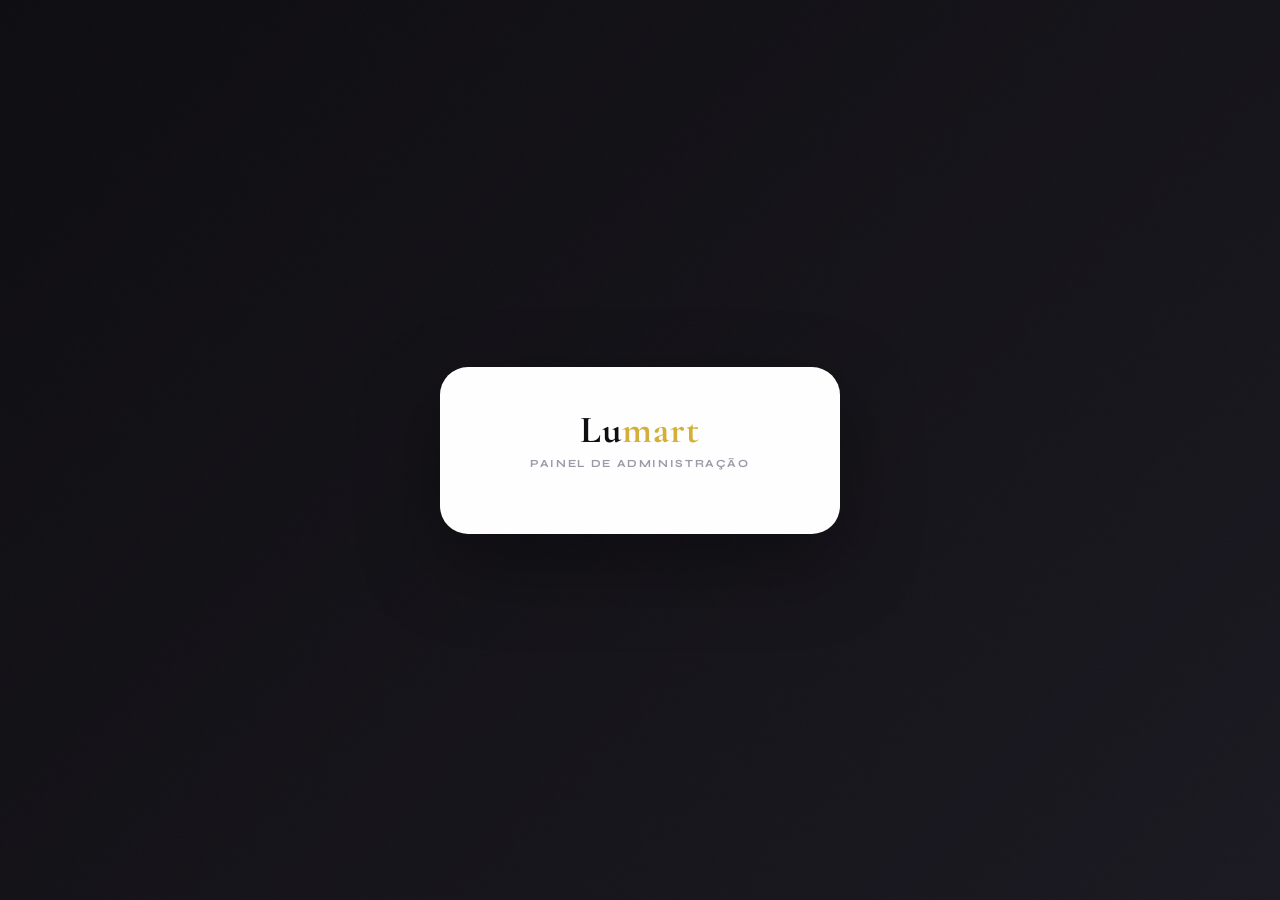
==== admin.html @ 6341f60d "Add files via upload" ====
<!DOCTYPE html>
<html lang="pt-MZ">
<head>
  <meta charset="UTF-8" />
  <meta name="viewport" content="width=device-width, initial-scale=1.0" />
  <meta name="theme-color" content="#0d0c10" />
  <meta name="robots" content="noindex, nofollow" />

  <title>Admin · Lumart Comercial</title>

  <link rel="preconnect" href="https://fonts.googleapis.com" />
  <link rel="preconnect" href="https://fonts.gstatic.com" crossorigin />
  <link rel="stylesheet" href="style.css" />
  <link rel="stylesheet" href="admin.css" />
</head>
<body class="admin-body">

<!-- ════════════════════════════════════════════════════════════
     PANTALLA DE LOGIN (definir password ou entrar)
════════════════════════════════════════════════════════════ -->
<div class="admin-auth" id="admin-auth">
  <div class="auth-card">
    <div class="auth-logo">Lu<em>mart</em></div>
    <div class="auth-tag">Painel de Administração</div>

    <!-- Tela 1: Definir password (primeiro acesso) -->
    <div class="auth-screen" id="auth-setup" style="display:none;">
      <h1 class="auth-titulo">Bem-vindo</h1>
      <p class="auth-subtitulo">Defina a sua password de acesso ao painel.<br/>Será guardada apenas no seu dispositivo.</p>

      <div class="auth-campo">
        <label for="setup-pass">Nova password (mín. 8 caracteres)</label>
        <input type="password" id="setup-pass" autocomplete="new-password" placeholder="••••••••" />
      </div>
      <div class="auth-campo">
        <label for="setup-pass2">Confirmar password</label>
        <input type="password" id="setup-pass2" autocomplete="new-password" placeholder="••••••••" />
      </div>

      <button class="auth-btn" onclick="adminSetup()">Criar password e entrar</button>
      <p class="auth-aviso">⚠️ Anote a password num local seguro. Não há recuperação automática.</p>
    </div>

    <!-- Tela 2: Login -->
    <div class="auth-screen" id="auth-login" style="display:none;">
      <h1 class="auth-titulo">Bem-vindo de volta</h1>
      <p class="auth-subtitulo">Insira a sua password para aceder ao painel.</p>

      <div class="auth-campo">
        <label for="login-pass">Password</label>
        <input type="password" id="login-pass" autocomplete="current-password" placeholder="••••••••" onkeydown="if(event.key==='Enter')adminLogin()" />
      </div>

      <button class="auth-btn" onclick="adminLogin()">Entrar</button>
      <button class="auth-link" onclick="esquecerPassword()">Esqueci a password</button>
    </div>
  </div>
</div>

<!-- ════════════════════════════════════════════════════════════
     PAINEL ADMIN (depois de login)
════════════════════════════════════════════════════════════ -->
<div class="admin-shell" id="admin-shell" style="display:none;">

  <!-- Sidebar -->
  <aside class="admin-sidebar" id="admin-sidebar">
    <div class="sidebar-logo">
      <div class="sidebar-logo-row">
        <div>
          <span class="logo-text">Lu<em>mart</em></span>
          <span class="logo-tag">Admin</span>
        </div>
        <button class="btn-tema" onclick="toggleTema()" aria-label="Alternar tema" title="Alternar tema claro/escuro">
          <svg class="icon-tema-claro" width="16" height="16" viewBox="0 0 24 24" fill="none" stroke="currentColor" stroke-width="2"><circle cx="12" cy="12" r="5"/><line x1="12" y1="1" x2="12" y2="3"/><line x1="12" y1="21" x2="12" y2="23"/><line x1="4.22" y1="4.22" x2="5.64" y2="5.64"/><line x1="18.36" y1="18.36" x2="19.78" y2="19.78"/><line x1="1" y1="12" x2="3" y2="12"/><line x1="21" y1="12" x2="23" y2="12"/><line x1="4.22" y1="19.78" x2="5.64" y2="18.36"/><line x1="18.36" y1="5.64" x2="19.78" y2="4.22"/></svg>
          <svg class="icon-tema-escuro" width="16" height="16" viewBox="0 0 24 24" fill="none" stroke="currentColor" stroke-width="2"><path d="M21 12.79A9 9 0 1 1 11.21 3 7 7 0 0 0 21 12.79z"/></svg>
        </button>
      </div>
    </div>

    <nav class="sidebar-nav">
      <button class="nav-item ativo" data-tab="dashboard" onclick="mudarTab('dashboard')">
        <svg width="18" height="18" viewBox="0 0 24 24" fill="none" stroke="currentColor" stroke-width="2"><rect x="3" y="3" width="7" height="7"/><rect x="14" y="3" width="7" height="7"/><rect x="14" y="14" width="7" height="7"/><rect x="3" y="14" width="7" height="7"/></svg>
        <span>Dashboard</span>
      </button>
      <button class="nav-item" data-tab="produtos" onclick="mudarTab('produtos')">
        <svg width="18" height="18" viewBox="0 0 24 24" fill="none" stroke="currentColor" stroke-width="2"><path d="M21 16V8a2 2 0 0 0-1-1.73l-7-4a2 2 0 0 0-2 0l-7 4A2 2 0 0 0 3 8v8a2 2 0 0 0 1 1.73l7 4a2 2 0 0 0 2 0l7-4A2 2 0 0 0 21 16z"/><polyline points="3.27 6.96 12 12.01 20.73 6.96"/></svg>
        <span>Produtos</span>
        <span class="nav-badge" id="nav-badge-produtos">0</span>
      </button>
      <button class="nav-item" data-tab="frete" onclick="mudarTab('frete')">
        <svg width="18" height="18" viewBox="0 0 24 24" fill="none" stroke="currentColor" stroke-width="2"><rect x="1" y="3" width="15" height="13"/><polygon points="16 8 20 8 23 11 23 16 16 16 16 8"/><circle cx="5.5" cy="18.5" r="2.5"/><circle cx="18.5" cy="18.5" r="2.5"/></svg>
        <span>Frete</span>
      </button>
      <button class="nav-item" data-tab="historico" onclick="mudarTab('historico')">
        <svg width="18" height="18" viewBox="0 0 24 24" fill="none" stroke="currentColor" stroke-width="2"><circle cx="12" cy="12" r="10"/><polyline points="12 6 12 12 16 14"/></svg>
        <span>Histórico</span>
        <span class="nav-badge" id="nav-badge-historico">0</span>
      </button>
    </nav>

    <div class="sidebar-bottom">
      <div class="status-mudancas" id="status-mudancas">
        <span class="status-dot"></span>
        <span class="status-text">Sem mudanças</span>
      </div>

      <!-- Undo/Redo -->
      <div class="sidebar-undo-redo">
        <button class="sidebar-btn-mini" id="btn-undo" onclick="historicoUndo()" disabled title="Desfazer (Ctrl+Z)">
          <svg width="13" height="13" viewBox="0 0 24 24" fill="none" stroke="currentColor" stroke-width="2.5"><polyline points="9 14 4 9 9 4"/><path d="M20 20v-7a4 4 0 0 0-4-4H4"/></svg>
          Undo
        </button>
        <button class="sidebar-btn-mini" id="btn-redo" onclick="historicoRedo()" disabled title="Refazer (Ctrl+Y)">
          Redo
          <svg width="13" height="13" viewBox="0 0 24 24" fill="none" stroke="currentColor" stroke-width="2.5"><polyline points="15 14 20 9 15 4"/><path d="M4 20v-7a4 4 0 0 1 4-4h12"/></svg>
        </button>
      </div>

      <button class="sidebar-btn-export" onclick="exportarProdutos()">
        <svg width="14" height="14" viewBox="0 0 24 24" fill="none" stroke="currentColor" stroke-width="2"><path d="M21 15v4a2 2 0 0 1-2 2H5a2 2 0 0 1-2-2v-4"/><polyline points="7 10 12 15 17 10"/><line x1="12" y1="15" x2="12" y2="3"/></svg>
        Exportar produtos.js
      </button>

      <!-- Backup / Import -->
      <div class="sidebar-backup-row">
        <button class="sidebar-btn-mini" onclick="abrirMenuBackup()" title="Backup e restore">
          <svg width="13" height="13" viewBox="0 0 24 24" fill="none" stroke="currentColor" stroke-width="2.5"><path d="M21 15v4a2 2 0 0 1-2 2H5a2 2 0 0 1-2-2v-4"/><polyline points="17 8 12 3 7 8"/><line x1="12" y1="3" x2="12" y2="15"/></svg>
          Backup
        </button>
        <button class="sidebar-btn-mini" onclick="mostrarAjuda()" title="Atalhos de teclado">
          <svg width="13" height="13" viewBox="0 0 24 24" fill="none" stroke="currentColor" stroke-width="2.5"><circle cx="12" cy="12" r="10"/><path d="M9.09 9a3 3 0 0 1 5.83 1c0 2-3 3-3 3"/><line x1="12" y1="17" x2="12.01" y2="17"/></svg>
          Atalhos
        </button>
      </div>

      <button class="sidebar-btn-logout" onclick="adminLogout()">
        <svg width="14" height="14" viewBox="0 0 24 24" fill="none" stroke="currentColor" stroke-width="2"><path d="M9 21H5a2 2 0 0 1-2-2V5a2 2 0 0 1 2-2h4"/><polyline points="16 17 21 12 16 7"/><line x1="21" y1="12" x2="9" y2="12"/></svg>
        Sair
      </button>
    </div>
  </aside>

  <!-- Botão para abrir sidebar no mobile -->
  <button class="btn-toggle-sidebar" onclick="toggleSidebar()" aria-label="Menu">
    <svg width="20" height="20" viewBox="0 0 24 24" fill="none" stroke="currentColor" stroke-width="2"><line x1="3" y1="12" x2="21" y2="12"/><line x1="3" y1="6" x2="21" y2="6"/><line x1="3" y1="18" x2="21" y2="18"/></svg>
  </button>

  <!-- Conteúdo principal -->
  <main class="admin-main">

    <!-- ═══════════════════ DASHBOARD ═══════════════════ -->
    <section class="admin-tab" id="tab-dashboard">

      <header class="admin-header">
        <div>
          <h1 class="admin-titulo">Dashboard</h1>
          <p class="admin-subtitulo">Visão geral do catálogo</p>
        </div>
        <div class="admin-header-acoes">
          <button class="btn-admin btn-admin-primary" onclick="novoProduto()">
            <svg width="16" height="16" viewBox="0 0 24 24" fill="none" stroke="currentColor" stroke-width="2.5"><line x1="12" y1="5" x2="12" y2="19"/><line x1="5" y1="12" x2="19" y2="12"/></svg>
            Novo Produto
          </button>
        </div>
      </header>

      <!-- Stats cards -->
      <div class="stats-grid" id="stats-grid"></div>

      <!-- Distribuição por categoria + Top reviews -->
      <div class="dashboard-row">
        <div class="dashboard-col">
          <div class="card-admin">
            <div class="card-admin-header">
              <h3>Distribuição por categoria</h3>
            </div>
            <div class="card-admin-body" id="grafico-categorias"></div>
          </div>
        </div>
        <div class="dashboard-col">
          <div class="card-admin">
            <div class="card-admin-header">
              <h3>Melhor avaliados</h3>
            </div>
            <div class="card-admin-body" id="top-reviews"></div>
          </div>
        </div>
      </div>

      <!-- Avisos -->
      <div class="card-admin">
        <div class="card-admin-header">
          <h3>Avisos e recomendações</h3>
        </div>
        <div class="card-admin-body" id="avisos-lista"></div>
      </div>

    </section>

    <!-- ═══════════════════ PRODUTOS ═══════════════════ -->
    <section class="admin-tab" id="tab-produtos" style="display:none;">

      <header class="admin-header">
        <div>
          <h1 class="admin-titulo">Produtos</h1>
          <p class="admin-subtitulo" id="produtos-subtitulo">— produtos no catálogo</p>
        </div>
        <div class="admin-header-acoes">
          <button class="btn-admin btn-admin-primary" onclick="novoProduto()">
            <svg width="16" height="16" viewBox="0 0 24 24" fill="none" stroke="currentColor" stroke-width="2.5"><line x1="12" y1="5" x2="12" y2="19"/><line x1="5" y1="12" x2="19" y2="12"/></svg>
            Novo
          </button>
        </div>
      </header>

      <!-- Filtros -->
      <div class="filtros-admin">
        <input type="text" class="filtro-input" id="filtro-busca" placeholder="🔍 Procurar nome, marca…" oninput="aplicarFiltros()" />

        <select class="filtro-select" id="filtro-categoria" onchange="aplicarFiltros()">
          <option value="">Todas as categorias</option>
        </select>

        <select class="filtro-select" id="filtro-disp" onchange="aplicarFiltros()">
          <option value="">Todas disponibilidades</option>
          <option value="disponivel">Em stock</option>
          <option value="sob_encomenda">Sob encomenda</option>
        </select>

        <select class="filtro-select" id="filtro-vis" onchange="aplicarFiltros()">
          <option value="">Visíveis e pausados</option>
          <option value="visiveis">Apenas visíveis</option>
          <option value="pausados">Apenas pausados</option>
        </select>

        <select class="filtro-select" id="filtro-desc" onchange="aplicarFiltros()">
          <option value="">Com e sem desconto</option>
          <option value="sim">Com desconto</option>
          <option value="nao">Sem desconto</option>
        </select>

        <button class="btn-admin-mini" onclick="limparFiltros()" title="Limpar filtros">✕</button>
      </div>

      <!-- Barra de acções em massa -->
      <div class="bulk-bar" id="bulk-bar" style="display:none;">
        <span class="bulk-count"><span id="bulk-count-num">0</span> seleccionados</span>
        <div class="bulk-acoes">
          <button class="btn-admin-mini" onclick="bulkAcao('pausar')">⏸ Pausar</button>
          <button class="btn-admin-mini" onclick="bulkAcao('despausar')">▶ Despausar</button>
          <button class="btn-admin-mini" onclick="bulkAcao('desconto')">% Desconto</button>
          <button class="btn-admin-mini btn-admin-perigo" onclick="bulkAcao('eliminar')">🗑 Eliminar</button>
          <button class="btn-admin-mini" onclick="bulkLimpar()">✕ Cancelar</button>
        </div>
      </div>

      <!-- Tabela de produtos -->
      <div class="tabela-wrap">
        <table class="tabela-admin" id="tabela-produtos">
          <thead>
            <tr>
              <th class="th-drag" title="Arraste para reordenar"></th>
              <th class="th-check"><input type="checkbox" onchange="bulkToggleAll(this)" /></th>
              <th class="th-img"></th>
              <th>Nome / Marca</th>
              <th class="th-categoria">Categoria</th>
              <th class="th-preco">Preço</th>
              <th class="th-status">Status</th>
              <th class="th-vis">Visível</th>
              <th class="th-acoes">Ações</th>
            </tr>
          </thead>
          <tbody id="tbody-produtos"></tbody>
        </table>
      </div>

      <div class="tabela-vazia" id="tabela-vazia" style="display:none;">
        <p>Nenhum produto encontrado com os filtros actuais.</p>
        <button class="btn-admin" onclick="limparFiltros()">Limpar filtros</button>
      </div>

    </section>

    <!-- ═══════════════════ FRETE ═══════════════════ -->
    <section class="admin-tab" id="tab-frete" style="display:none;">

      <header class="admin-header">
        <div>
          <h1 class="admin-titulo">Tarifas de Frete</h1>
          <p class="admin-subtitulo">Edite os valores de envio por província</p>
        </div>
        <div class="admin-header-acoes">
          <button class="btn-admin" onclick="restaurarFretePadrao()">
            <svg width="16" height="16" viewBox="0 0 24 24" fill="none" stroke="currentColor" stroke-width="2"><polyline points="1 4 1 10 7 10"/><path d="M3.51 15a9 9 0 1 0 2.13-9.36L1 10"/></svg>
            Restaurar valores padrão
          </button>
        </div>
      </header>

      <!-- Estatísticas rápidas -->
      <div class="frete-stats">
        <div class="frete-stat">
          <span class="frete-stat-label">Frete mais barato</span>
          <span class="frete-stat-valor" id="frete-min">—</span>
        </div>
        <div class="frete-stat">
          <span class="frete-stat-label">Frete mais caro</span>
          <span class="frete-stat-valor" id="frete-max">—</span>
        </div>
        <div class="frete-stat">
          <span class="frete-stat-label">Média Moçambique</span>
          <span class="frete-stat-valor" id="frete-media-mz">—</span>
        </div>
        <div class="frete-stat">
          <span class="frete-stat-label">Média África do Sul</span>
          <span class="frete-stat-valor" id="frete-media-za">—</span>
        </div>
      </div>

      <!-- Tabelas separadas por país -->
      <div class="card-admin">
        <div class="card-admin-header">
          <h3>🇲🇿 Moçambique</h3>
        </div>
        <div class="card-admin-body" style="padding:0">
          <table class="tabela-frete" id="tabela-frete-mz"></table>
        </div>
      </div>

      <div class="card-admin">
        <div class="card-admin-header">
          <h3>🇿🇦 África do Sul</h3>
        </div>
        <div class="card-admin-body" style="padding:0">
          <table class="tabela-frete" id="tabela-frete-za"></table>
        </div>
      </div>

      <p class="frete-info">
        <strong>Nota:</strong> Os valores estão em MZN. As alterações são guardadas automaticamente.
        Lembre-se de <strong>exportar produtos.js</strong> e fazer push no GitHub para aplicar as mudanças no site público.
      </p>

    </section>

    <!-- ═══════════════════ HISTÓRICO ═══════════════════ -->
    <section class="admin-tab" id="tab-historico" style="display:none;">

      <header class="admin-header">
        <div>
          <h1 class="admin-titulo">Histórico</h1>
          <p class="admin-subtitulo" id="historico-subtitulo">— acções registadas</p>
        </div>
        <div class="admin-header-acoes">
          <button class="btn-admin" onclick="historicoUndo()" id="hist-btn-undo" disabled>
            <svg width="14" height="14" viewBox="0 0 24 24" fill="none" stroke="currentColor" stroke-width="2.5"><polyline points="9 14 4 9 9 4"/><path d="M20 20v-7a4 4 0 0 0-4-4H4"/></svg>
            Desfazer
          </button>
          <button class="btn-admin" onclick="historicoRedo()" id="hist-btn-redo" disabled>
            Refazer
            <svg width="14" height="14" viewBox="0 0 24 24" fill="none" stroke="currentColor" stroke-width="2.5"><polyline points="15 14 20 9 15 4"/><path d="M4 20v-7a4 4 0 0 1 4-4h12"/></svg>
          </button>
          <button class="btn-admin btn-admin-perigo" onclick="limparHistorico()">
            <svg width="14" height="14" viewBox="0 0 24 24" fill="none" stroke="currentColor" stroke-width="2.5"><polyline points="3 6 5 6 21 6"/><path d="M19 6v14a2 2 0 0 1-2 2H7a2 2 0 0 1-2-2V6m3 0V4a2 2 0 0 1 2-2h4a2 2 0 0 1 2 2v2"/></svg>
            Limpar
          </button>
        </div>
      </header>

      <!-- Filtros -->
      <div class="filtros-admin">
        <select class="filtro-select" id="filtro-hist-tipo" onchange="renderizarHistorico()">
          <option value="">Todos os tipos</option>
          <option value="criar">Criar produto</option>
          <option value="editar">Editar produto</option>
          <option value="eliminar">Eliminar produto</option>
          <option value="duplicar">Duplicar produto</option>
          <option value="pausar">Pausar/Despausar</option>
          <option value="bulk">Acções em massa</option>
          <option value="frete">Editar frete</option>
          <option value="reordenar">Reordenar</option>
          <option value="reviews">Reviews</option>
          <option value="import">Importação</option>
        </select>
      </div>

      <!-- Lista -->
      <div class="historico-lista" id="historico-lista"></div>

    </section>

  </main>

</div>

<!-- ════════════════════════════════════════════════════════════
     EDITOR DE PRODUTO (modal grande)
════════════════════════════════════════════════════════════ -->
<div class="editor-overlay" id="editor-overlay" onclick="fecharEditorOverlay(event)">
  <div class="editor-modal">

    <header class="editor-header">
      <h2 class="editor-titulo" id="editor-titulo">Novo produto</h2>
      <div class="editor-acoes">
        <button class="btn-admin" onclick="fecharEditor()">Cancelar</button>
        <button class="btn-admin btn-admin-primary" onclick="salvarProduto()">Salvar</button>
        <button class="btn-fechar-editor" onclick="fecharEditor()" aria-label="Fechar">✕</button>
      </div>
    </header>

    <div class="editor-body">

      <div class="editor-layout">

        <!-- Coluna esquerda: Formulário -->
        <div class="editor-form">

          <!-- Bloco: Identificação -->
          <div class="editor-bloco">
            <h3 class="editor-bloco-titulo">Identificação</h3>

            <div class="campo-admin-grid-2">
              <div class="campo-admin">
                <label>Nome</label>
                <input type="text" id="ed-nome" placeholder="Ex: Tela Painel 50×70cm" />
              </div>
              <div class="campo-admin">
                <label>Marca</label>
                <input type="text" id="ed-marca" placeholder="Ex: Souza" />
              </div>
            </div>

            <div class="campo-admin-grid-2">
              <div class="campo-admin">
                <label>Categoria</label>
                <input type="text" id="ed-categoria" list="lista-categorias" placeholder="Ex: Telas" />
                <datalist id="lista-categorias"></datalist>
              </div>
              <div class="campo-admin">
                <label>ID</label>
                <input type="number" id="ed-id" readonly placeholder="Auto" />
              </div>
            </div>
          </div>

          <!-- Bloco: Preço e disponibilidade -->
          <div class="editor-bloco">
            <h3 class="editor-bloco-titulo">Preço e disponibilidade</h3>

            <div class="campo-admin-grid-2">
              <div class="campo-admin">
                <label>Preço (MZN)</label>
                <input type="number" id="ed-preco" min="0" step="0.01" placeholder="0.00" oninput="atualizarPreviewPreco()" />
              </div>
              <div class="campo-admin">
                <label>Desconto (%)</label>
                <input type="number" id="ed-desconto" min="0" max="100" step="1" placeholder="0" oninput="atualizarPreviewPreco()" />
              </div>
            </div>
            <div class="campo-admin-preco-final" id="preco-final-preview"></div>

            <div class="campo-admin">
              <label>Disponibilidade</label>
              <div class="radio-group">
                <label class="radio-card">
                  <input type="radio" name="ed-disp" value="disponivel" />
                  <div class="radio-inner">
                    <strong>🟢 Em stock</strong>
                    <span>Envio em 1–14 dias</span>
                  </div>
                </label>
                <label class="radio-card">
                  <input type="radio" name="ed-disp" value="sob_encomenda" />
                  <div class="radio-inner">
                    <strong>🟡 Sob encomenda</strong>
                    <span>Importação em 10–30 dias</span>
                  </div>
                </label>
              </div>
            </div>
          </div>

          <!-- Bloco: Galeria -->
          <div class="editor-bloco">
            <h3 class="editor-bloco-titulo">Galeria de imagens (4 fotos)</h3>
            <p class="editor-bloco-sub">Cole o URL de cada imagem. A primeira é a principal.</p>

            <div class="galeria-inputs" id="galeria-inputs"></div>
          </div>

          <!-- Bloco: Vídeo -->
          <div class="editor-bloco">
            <h3 class="editor-bloco-titulo">Vídeo (opcional)</h3>
            <p class="editor-bloco-sub">Cole o ID do vídeo do YouTube. Ex: <code>dQw4w9WgXcQ</code></p>

            <div class="campo-admin">
              <label>ID do YouTube</label>
              <input type="text" id="ed-video" placeholder="Deixe vazio se não houver vídeo" oninput="atualizarPreviewVideo()" />
            </div>
            <div class="video-preview" id="video-preview-admin"></div>
          </div>

          <!-- Bloco: Descrição -->
          <div class="editor-bloco">
            <h3 class="editor-bloco-titulo">Descrição</h3>
            <div class="campo-admin">
              <textarea id="ed-descricao" rows="6" placeholder="Descrição detalhada do produto…"></textarea>
              <span class="campo-contador" id="contador-descricao">0 caracteres</span>
            </div>
          </div>

          <!-- Bloco: Configurações -->
          <div class="editor-bloco">
            <h3 class="editor-bloco-titulo">Configurações</h3>

            <label class="toggle-admin">
              <input type="checkbox" id="ed-destaque" />
              <div class="toggle-switch"></div>
              <div class="toggle-info">
                <strong>Produto em destaque</strong>
                <span>Aparece com badge "⭐ Destaque" no catálogo</span>
              </div>
            </label>

            <label class="toggle-admin">
              <input type="checkbox" id="ed-ativo" checked />
              <div class="toggle-switch"></div>
              <div class="toggle-info">
                <strong>Visível ao público</strong>
                <span>Desmarque para pausar o produto temporariamente</span>
              </div>
            </label>
          </div>

          <!-- Bloco: Reviews -->
          <div class="editor-bloco">
            <div class="editor-bloco-header">
              <div>
                <h3 class="editor-bloco-titulo">Reviews / Avaliações</h3>
                <p class="editor-bloco-sub" id="reviews-stats">— reviews · média —</p>
              </div>
              <button type="button" class="btn-admin-mini" onclick="adicionarReview()">+ Nova review</button>
            </div>
            <div class="reviews-lista" id="reviews-lista"></div>
          </div>

        </div>

        <!-- Coluna direita: Pré-visualização -->
        <aside class="editor-preview">
          <div class="preview-sticky">
            <h4 class="preview-titulo">Pré-visualização</h4>
            <p class="preview-sub">Como vai aparecer no catálogo</p>
            <div id="preview-card"></div>

            <div class="preview-warnings" id="preview-warnings"></div>

            <button type="button" class="btn-admin btn-admin-primary preview-btn-ver" onclick="abrirPreviewCompleto()">
              <svg width="14" height="14" viewBox="0 0 24 24" fill="none" stroke="currentColor" stroke-width="2"><path d="M1 12s4-8 11-8 11 8 11 8-4 8-11 8-11-8-11-8z"/><circle cx="12" cy="12" r="3"/></svg>
              Pré-visualização completa
            </button>
          </div>
        </aside>

      </div>

    </div>
  </div>
</div>

<!-- ════════════════════════════════════════════════════════════
     MODAL DE BACKUP / RESTORE
════════════════════════════════════════════════════════════ -->
<div class="confirm-overlay" id="backup-overlay">
  <div class="confirm-modal backup-modal">
    <h3 class="confirm-titulo">💾 Backup e Restore</h3>
    <p class="confirm-msg">Faça um backup completo dos seus dados (produtos + frete + histórico) ou exporte/importe em CSV.</p>

    <div class="backup-acoes-grid">
      <button class="backup-btn" onclick="exportarJSON()">
        <span class="backup-btn-icon">📥</span>
        <strong>Exportar JSON</strong>
        <span>Backup completo</span>
      </button>

      <button class="backup-btn" onclick="document.getElementById('input-import-json').click()">
        <span class="backup-btn-icon">📤</span>
        <strong>Importar JSON</strong>
        <span>Restaurar backup</span>
      </button>

      <button class="backup-btn" onclick="exportarCSV()">
        <span class="backup-btn-icon">📊</span>
        <strong>Exportar CSV</strong>
        <span>Para Excel/Sheets</span>
      </button>

      <button class="backup-btn" onclick="document.getElementById('input-import-csv').click()">
        <span class="backup-btn-icon">📋</span>
        <strong>Importar CSV</strong>
        <span>Edição em massa</span>
      </button>
    </div>

    <p class="backup-aviso">
      ⚠️ <strong>Atenção:</strong> A importação substitui os dados actuais. Faça um backup JSON antes de importar.
    </p>

    <div class="confirm-acoes">
      <button class="btn-admin" onclick="fecharBackup()">Fechar</button>
    </div>

    <input type="file" id="input-import-json" accept=".json" style="display:none" onchange="importarJSON(event)" />
    <input type="file" id="input-import-csv" accept=".csv" style="display:none" onchange="importarCSV(event)" />
  </div>
</div>

<!-- ════════════════════════════════════════════════════════════
     MODAL DE ATALHOS DE TECLADO
════════════════════════════════════════════════════════════ -->
<div class="confirm-overlay" id="ajuda-overlay">
  <div class="confirm-modal ajuda-modal">
    <h3 class="confirm-titulo">⌨️ Atalhos de Teclado</h3>

    <div class="atalhos-grupo">
      <h4>Acções gerais</h4>
      <div class="atalho-item"><span class="atalho-desc">Exportar produtos.js</span><span class="atalho-keys"><kbd>Ctrl</kbd>+<kbd>S</kbd></span></div>
      <div class="atalho-item"><span class="atalho-desc">Novo produto</span><span class="atalho-keys"><kbd>Ctrl</kbd>+<kbd>N</kbd></span></div>
      <div class="atalho-item"><span class="atalho-desc">Backup JSON</span><span class="atalho-keys"><kbd>Ctrl</kbd>+<kbd>B</kbd></span></div>
      <div class="atalho-item"><span class="atalho-desc">Mostrar atalhos</span><span class="atalho-keys"><kbd>?</kbd></span></div>
    </div>

    <div class="atalhos-grupo">
      <h4>Histórico</h4>
      <div class="atalho-item"><span class="atalho-desc">Desfazer</span><span class="atalho-keys"><kbd>Ctrl</kbd>+<kbd>Z</kbd></span></div>
      <div class="atalho-item"><span class="atalho-desc">Refazer</span><span class="atalho-keys"><kbd>Ctrl</kbd>+<kbd>Y</kbd></span></div>
    </div>

    <div class="atalhos-grupo">
      <h4>Tabela de produtos</h4>
      <div class="atalho-item"><span class="atalho-desc">Focus na busca</span><span class="atalho-keys"><kbd>Ctrl</kbd>+<kbd>F</kbd></span></div>
      <div class="atalho-item"><span class="atalho-desc">Editar selecionado</span><span class="atalho-keys"><kbd>Ctrl</kbd>+<kbd>E</kbd></span></div>
      <div class="atalho-item"><span class="atalho-desc">Duplicar selecionado</span><span class="atalho-keys"><kbd>Ctrl</kbd>+<kbd>D</kbd></span></div>
    </div>

    <div class="atalhos-grupo">
      <h4>Navegação rápida</h4>
      <div class="atalho-item"><span class="atalho-desc">Ir para Dashboard</span><span class="atalho-keys"><kbd>G</kbd> <kbd>D</kbd></span></div>
      <div class="atalho-item"><span class="atalho-desc">Ir para Produtos</span><span class="atalho-keys"><kbd>G</kbd> <kbd>P</kbd></span></div>
      <div class="atalho-item"><span class="atalho-desc">Ir para Frete</span><span class="atalho-keys"><kbd>G</kbd> <kbd>F</kbd></span></div>
      <div class="atalho-item"><span class="atalho-desc">Ir para Histórico</span><span class="atalho-keys"><kbd>G</kbd> <kbd>H</kbd></span></div>
    </div>

    <div class="atalhos-grupo">
      <h4>Modais</h4>
      <div class="atalho-item"><span class="atalho-desc">Fechar modal</span><span class="atalho-keys"><kbd>ESC</kbd></span></div>
    </div>

    <div class="confirm-acoes">
      <button class="btn-admin btn-admin-primary" onclick="fecharAjuda()">Entendi</button>
    </div>
  </div>
</div>

<!-- ════════════════════════════════════════════════════════════
     EDITOR DE REVIEW (modal pequeno)
════════════════════════════════════════════════════════════ -->
<div class="confirm-overlay" id="review-overlay">
  <div class="confirm-modal review-modal">
    <h3 class="confirm-titulo" id="review-titulo">Nova review</h3>

    <div class="campo-admin">
      <label>Nome do cliente</label>
      <input type="text" id="rv-nome" placeholder="Ex: Maria Silva" />
    </div>

    <div class="campo-admin-grid-2">
      <div class="campo-admin">
        <label>Estrelas</label>
        <div class="stars-picker" id="stars-picker">
          <button type="button" data-rating="1" onclick="setReviewEstrelas(1)">★</button>
          <button type="button" data-rating="2" onclick="setReviewEstrelas(2)">★</button>
          <button type="button" data-rating="3" onclick="setReviewEstrelas(3)">★</button>
          <button type="button" data-rating="4" onclick="setReviewEstrelas(4)">★</button>
          <button type="button" data-rating="5" onclick="setReviewEstrelas(5)">★</button>
        </div>
        <input type="hidden" id="rv-estrelas" value="5" />
      </div>
      <div class="campo-admin">
        <label>Data</label>
        <input type="date" id="rv-data" />
      </div>
    </div>

    <div class="campo-admin">
      <label>Comentário</label>
      <textarea id="rv-comentario" rows="4" placeholder="O que o cliente achou do produto..."></textarea>
    </div>

    <div class="confirm-acoes">
      <button class="btn-admin" onclick="fecharReviewEditor()">Cancelar</button>
      <button class="btn-admin btn-admin-primary" onclick="salvarReview()">Salvar review</button>
    </div>
  </div>
</div>

<!-- ════════════════════════════════════════════════════════════
     PRÉ-VISUALIZAÇÃO COMPLETA
════════════════════════════════════════════════════════════ -->
<div class="preview-completo-overlay" id="preview-completo-overlay" onclick="fecharPreviewCompletoOverlay(event)">
  <div class="preview-completo-modal">
    <header class="preview-completo-header">
      <h2>Pré-visualização do produto</h2>
      <button class="btn-fechar-editor" onclick="fecharPreviewCompleto()" aria-label="Fechar">✕</button>
    </header>

    <div class="preview-completo-tabs">
      <button class="preview-tab-btn ativo" data-pv="catalogo" onclick="mudarPreviewTab('catalogo')">No catálogo</button>
      <button class="preview-tab-btn" data-pv="busca" onclick="mudarPreviewTab('busca')">Na busca</button>
      <button class="preview-tab-btn" data-pv="carrinho" onclick="mudarPreviewTab('carrinho')">No carrinho</button>
      <button class="preview-tab-btn" data-pv="produto" onclick="mudarPreviewTab('produto')">Página individual</button>
    </div>

    <div class="preview-completo-body" id="preview-completo-body"></div>
  </div>
</div>
<div class="confirm-overlay" id="confirm-overlay">
  <div class="confirm-modal">
    <h3 class="confirm-titulo" id="confirm-titulo">Confirmação</h3>
    <p class="confirm-msg" id="confirm-msg"></p>
    <div class="confirm-acoes">
      <button class="btn-admin" onclick="confirmCancelar()">Cancelar</button>
      <button class="btn-admin btn-admin-perigo" id="confirm-ok" onclick="confirmConfirmar()">Confirmar</button>
    </div>
  </div>
</div>

<!-- ════════════════════════════════════════════════════════════
     PROMPT DIALOG (input genérico)
════════════════════════════════════════════════════════════ -->
<div class="confirm-overlay" id="prompt-overlay">
  <div class="confirm-modal">
    <h3 class="confirm-titulo" id="prompt-titulo">Inserir valor</h3>
    <p class="confirm-msg" id="prompt-msg"></p>
    <input type="text" class="prompt-input" id="prompt-input" />
    <div class="confirm-acoes">
      <button class="btn-admin" onclick="promptCancelar()">Cancelar</button>
      <button class="btn-admin btn-admin-primary" onclick="promptConfirmar()">OK</button>
    </div>
  </div>
</div>

<!-- ════════════════════════════════════════════════════════════
     SCRIPTS
════════════════════════════════════════════════════════════ -->
<script src="produtos.js"></script>
<script src="admin.js"></script>

</body>
</html>
---- style.css ----
/* ============================================================
   LUMART — Luxury Art Supplies
   Direction: Dark Editorial × Premium Boutique
   Fonts: Cormorant Garamond (display) + Syne (UI)
   ============================================================ */

@import url('https://fonts.googleapis.com/css2?family=Cormorant+Garamond:ital,wght@0,300;0,400;0,600;0,700;1,300;1,400;1,600&family=Syne:wght@400;500;600;700;800&display=swap');

/* ── Custom Cursor ─────────────────────────────────────────── */
* { cursor: none !important; }
#cursor {
  position: fixed;
  width: 8px; height: 8px;
  background: var(--gold);
  border-radius: 50%;
  pointer-events: none;
  z-index: 9999;
  transform: translate(-50%, -50%);
  transition: width .25s, height .25s, opacity .25s;
  mix-blend-mode: difference;
}
#cursor-ring {
  position: fixed;
  width: 32px; height: 32px;
  border: 1.5px solid rgba(212,175,55,.55);
  border-radius: 50%;
  pointer-events: none;
  z-index: 9998;
  transform: translate(-50%, -50%);
  transition: width .25s, height .25s, border-color .25s;
}
@media (hover: none) { #cursor, #cursor-ring { display: none; } * { cursor: auto !important; } }

/* ── Variáveis ─────────────────────────────────────────────── */
:root {
  --ink:      #0d0c10;
  --ink-80:   #1a1820;
  --ink-60:   #2c2935;
  --ink-40:   #44404f;
  --ink-20:   #6b6778;
  --ash:      #9c99a8;
  --mist:     #e8e6f0;
  --cream:    #f5f3ee;
  --white:    #ffffff;
  --gold:     #d4af37;
  --gold-lt:  #f0d060;
  --gold-dk:  #a88820;
  --green:    #1a7a4a;
  --red:      #c0392b;
  --r-xs: 4px; --r-sm: 8px; --r-md: 14px; --r-lg: 20px; --r-xl: 28px; --r-full: 9999px;
  --ease-out:    cubic-bezier(.16,1,.3,1);
  --ease-spring: cubic-bezier(.34,1.56,.64,1);
}

/* ── Reset ─────────────────────────────────────────────────── */
*, *::before, *::after { box-sizing: border-box; margin: 0; padding: 0; }
html { scroll-behavior: smooth; font-size: 16px; }
body { font-family: 'Syne', sans-serif; background: var(--cream); color: var(--ink); min-height: 100vh; overflow-x: hidden; -webkit-font-smoothing: antialiased; }
img { max-width: 100%; display: block; }
button { font-family: inherit; border: none; background: none; }
input, textarea { font-family: inherit; }
a { color: inherit; text-decoration: none; }

/* Noise texture */
body::before {
  content: '';
  position: fixed; inset: 0;
  pointer-events: none; z-index: 9997; opacity: .025;
  background-image: url("data:image/svg+xml,%3Csvg viewBox='0 0 256 256' xmlns='http://www.w3.org/2000/svg'%3E%3Cfilter id='n'%3E%3CfeTurbulence type='fractalNoise' baseFrequency='0.9' numOctaves='4' stitchTiles='stitch'/%3E%3C/filter%3E%3Crect width='100%25' height='100%25' filter='url(%23n)'/%3E%3C/svg%3E");
  background-size: 128px;
}

/* ── Scroll Reveal ─────────────────────────────────────────── */
.reveal {
  opacity: 0; transform: translateY(30px);
  transition: opacity .7s var(--ease-out), transform .7s var(--ease-out);
}
.reveal.visible { opacity: 1; transform: translateY(0); }

/* ============================================================
   ANNOUNCEMENT BAR
   ============================================================ */
.announcement-bar {
  background: var(--ink); color: rgba(255,255,255,.6);
  font-size: .7rem; font-weight: 600; letter-spacing: .07em; text-transform: uppercase;
  text-align: center; padding: 9px 0; overflow: hidden;
}
.announcement-track {
  display: inline-flex; gap: 64px;
  animation: marquee 24s linear infinite; white-space: nowrap;
}
.announcement-track b { color: var(--gold); font-weight: 700; margin: 0 2px; }
@keyframes marquee { from { transform: translateX(0); } to { transform: translateX(-50%); } }

/* ============================================================
   HEADER
   ============================================================ */
.header {
  position: sticky; top: 0; z-index: 100;
  background: rgba(245,243,238,.9);
  backdrop-filter: blur(20px) saturate(1.5);
  -webkit-backdrop-filter: blur(20px) saturate(1.5);
  border-bottom: 1px solid rgba(13,12,16,.06);
  transition: box-shadow .3s;
}
.header.scrolled { box-shadow: 0 4px 32px rgba(13,12,16,.07); }

.nav {
  display: flex; align-items: center; justify-content: space-between;
  max-width: 1200px; margin: 0 auto; padding: 0 24px; height: 64px;
}

.nav-logo {
  font-family: 'Cormorant Garamond', serif;
  font-size: 1.65rem; font-weight: 700; letter-spacing: .03em; color: var(--ink);
}
.nav-logo em { font-style: normal; color: var(--gold); }

.nav-center { display: none; gap: 32px; }
@media (min-width: 720px) { .nav-center { display: flex; } }

.nav-link {
  font-size: .75rem; font-weight: 700; letter-spacing: .07em; text-transform: uppercase;
  color: var(--ash); padding: 4px 0; position: relative; transition: color .2s;
}
.nav-link::after {
  content: ''; position: absolute; bottom: -2px; left: 0; width: 0; height: 1.5px;
  background: var(--gold); transition: width .3s var(--ease-out);
}
.nav-link:hover, .nav-link.ativo { color: var(--ink); }
.nav-link:hover::after, .nav-link.ativo::after { width: 100%; }

.nav-acoes { display: flex; align-items: center; gap: 10px; }

.btn-nav-cotacao {
  display: none; font-size: .72rem; font-weight: 700; letter-spacing: .06em; text-transform: uppercase;
  color: var(--ink); border: 1.5px solid rgba(13,12,16,.2); padding: 8px 18px;
  border-radius: var(--r-full); transition: all .2s;
}
.btn-nav-cotacao:hover { background: var(--ink); color: var(--white); border-color: var(--ink); }
@media (min-width: 480px) { .btn-nav-cotacao { display: block; } }

.btn-cart {
  position: relative; width: 44px; height: 44px; display: flex; align-items: center; justify-content: center;
  background: var(--ink); color: var(--white); border-radius: var(--r-full); font-size: 1.05rem;
  transition: background .2s, transform .2s var(--ease-spring);
}
.btn-cart:hover { background: var(--ink-60); transform: scale(1.08); }
.btn-cart:active { transform: scale(.93); }

.cart-badge {
  position: absolute; top: -3px; right: -3px;
  min-width: 18px; height: 18px; background: var(--gold); color: var(--ink);
  font-size: .58rem; font-weight: 800; border-radius: var(--r-full);
  display: none; align-items: center; justify-content: center; padding: 0 4px;
  border: 2px solid var(--cream);
  animation: popIn .3s var(--ease-spring);
}
@keyframes popIn { from { transform: scale(0); } to { transform: scale(1); } }

/* ============================================================
   HERO
   ============================================================ */
.hero {
  background: var(--ink);
  min-height: 92vh; display: grid; grid-template-columns: 1fr;
  align-items: center; position: relative; overflow: hidden;
}
@media (min-width: 860px) { .hero { grid-template-columns: 1fr 1fr; min-height: 88vh; } }

.hero-bg {
  position: absolute; inset: 0;
  background:
    radial-gradient(ellipse 70% 60% at 80% 20%, rgba(212,175,55,.13) 0%, transparent 60%),
    radial-gradient(ellipse 50% 50% at 10% 80%, rgba(212,175,55,.06) 0%, transparent 60%);
}
.hero-grid {
  position: absolute; inset: 0;
  background-image: linear-gradient(rgba(212,175,55,.04) 1px, transparent 1px), linear-gradient(90deg, rgba(212,175,55,.04) 1px, transparent 1px);
  background-size: 52px 52px;
  mask-image: radial-gradient(ellipse at 30% 50%, black 20%, transparent 75%);
}

.hero-content {
  position: relative; z-index: 2; padding: 80px 24px 60px;
  max-width: 640px; margin: 0 auto;
}
@media (min-width: 860px) { .hero-content { padding: 0 0 0 clamp(32px,6vw,80px); max-width: 560px; margin: 0; } }

.hero-eyebrow {
  display: inline-flex; align-items: center; gap: 10px;
  font-size: .68rem; font-weight: 700; letter-spacing: .13em; text-transform: uppercase;
  color: var(--gold); margin-bottom: 28px;
  opacity: 0; animation: fadeUp .8s var(--ease-out) .2s forwards;
}
.hero-eyebrow::before { content: ''; width: 28px; height: 1px; background: var(--gold); }

.hero-title {
  font-family: 'Cormorant Garamond', serif;
  font-size: clamp(3rem, 7vw, 5.5rem); font-weight: 600; line-height: 1.05;
  color: var(--white); margin-bottom: 24px;
  opacity: 0; animation: fadeUp .9s var(--ease-out) .35s forwards;
}
.hero-title em { font-style: italic; font-weight: 300; color: var(--gold-lt); display: block; }

.hero-desc {
  font-size: .92rem; color: rgba(255,255,255,.48); line-height: 1.85;
  max-width: 400px; margin-bottom: 40px;
  opacity: 0; animation: fadeUp .9s var(--ease-out) .5s forwards;
}

.hero-ctas {
  display: flex; gap: 12px; flex-wrap: wrap;
  opacity: 0; animation: fadeUp .9s var(--ease-out) .65s forwards;
}

.btn-primary {
  display: inline-flex; align-items: center; gap: 10px;
  background: var(--gold); color: var(--ink);
  font-size: .78rem; font-weight: 700; letter-spacing: .07em; text-transform: uppercase;
  padding: 16px 32px; border-radius: var(--r-full);
  transition: background .25s, transform .25s var(--ease-spring), box-shadow .25s;
  box-shadow: 0 0 0 0 rgba(212,175,55,.3); position: relative; overflow: hidden;
}
.btn-primary::after { content: ''; position: absolute; inset: 0; background: linear-gradient(135deg, rgba(255,255,255,.15) 0%, transparent 50%); pointer-events: none; }
.btn-primary:hover { background: var(--gold-lt); transform: translateY(-2px); box-shadow: 0 8px 32px rgba(212,175,55,.35); }
.btn-primary:active { transform: scale(.97); }

.btn-ghost {
  display: inline-flex; align-items: center; gap: 8px;
  background: transparent; color: rgba(255,255,255,.65);
  font-size: .78rem; font-weight: 600; letter-spacing: .05em;
  padding: 16px 24px; border-radius: var(--r-full);
  border: 1px solid rgba(255,255,255,.15); transition: all .25s;
}
.btn-ghost:hover { color: var(--white); border-color: rgba(255,255,255,.45); background: rgba(255,255,255,.05); }

.hero-stats {
  display: flex; gap: 36px; margin-top: 56px;
  padding-top: 32px; border-top: 1px solid rgba(255,255,255,.07);
  opacity: 0; animation: fadeUp .9s var(--ease-out) .8s forwards;
}
.hero-stat-num { font-family: 'Cormorant Garamond', serif; font-size: 2rem; font-weight: 700; color: var(--white); line-height: 1; }
.hero-stat-label { font-size: .68rem; color: rgba(255,255,255,.35); letter-spacing: .06em; text-transform: uppercase; margin-top: 4px; }

/* Hero visual panel */
.hero-visual { display: none; position: relative; height: 100%; min-height: 88vh; overflow: hidden; }
@media (min-width: 860px) { .hero-visual { display: block; } }

.hero-img-grid {
  position: absolute; inset: 0;
  display: grid; grid-template-columns: 1fr 1fr; grid-template-rows: 1fr 1fr; gap: 3px; padding: 3px;
  opacity: 0; animation: fadeIn 1.2s var(--ease-out) .4s forwards;
}
.hero-img-grid img { width: 100%; height: 100%; object-fit: cover; filter: brightness(.7) saturate(.85); transition: filter .4s; }
.hero-img-grid img:hover { filter: brightness(.9) saturate(1.1); }
.hero-img-grid img:first-child { grid-row: 1 / 3; }
.hero-visual::after { content: ''; position: absolute; inset: 0; background: linear-gradient(90deg, var(--ink) 0%, transparent 22%); pointer-events: none; }

.hero-floating-tag {
  position: absolute; bottom: 36px; right: 36px; z-index: 3;
  background: rgba(245,243,238,.96); backdrop-filter: blur(12px);
  padding: 14px 20px; border-radius: var(--r-lg);
  box-shadow: 0 8px 32px rgba(0,0,0,.2);
  animation: float 3s ease-in-out infinite;
}
.hero-tag-label { font-size: .65rem; font-weight: 700; letter-spacing: .08em; text-transform: uppercase; color: var(--ash); margin-bottom: 4px; }
.hero-tag-value { font-family: 'Cormorant Garamond', serif; font-size: 1.3rem; font-weight: 700; color: var(--ink); }

@keyframes fadeUp  { from { opacity: 0; transform: translateY(22px); } to { opacity: 1; transform: translateY(0); } }
@keyframes fadeIn  { from { opacity: 0; } to { opacity: 1; } }
@keyframes float   { 0%,100% { transform: translateY(0); } 50% { transform: translateY(-8px); } }

/* ============================================================
   BRANDS STRIP
   ============================================================ */
.brands-strip { background: var(--cream); border-bottom: 1px solid rgba(13,12,16,.07); padding: 18px 0; overflow: hidden; }
.brands-track { display: flex; gap: 56px; animation: marquee 28s linear infinite; white-space: nowrap; }
.brand-item { font-family: 'Cormorant Garamond', serif; font-size: 1rem; font-weight: 600; color: var(--ash); letter-spacing: .07em; text-transform: uppercase; transition: color .2s; }
.brand-item:hover { color: var(--ink); }
.brand-sep { color: var(--gold); font-size: .5rem; align-self: center; }

/* ============================================================
   FILTROS
   ============================================================ */
.filtros-wrap { background: var(--white); position: sticky; top: 64px; z-index: 90; border-bottom: 1px solid rgba(13,12,16,.06); }
.filtros-inner { max-width: 1200px; margin: 0 auto; padding: 0 24px; display: flex; overflow-x: auto; scrollbar-width: none; }
.filtros-inner::-webkit-scrollbar { display: none; }

.btn-filtro {
  flex-shrink: 0; font-size: .72rem; font-weight: 700; letter-spacing: .06em; text-transform: uppercase;
  color: var(--ash); padding: 16px 20px; border-bottom: 2px solid transparent;
  transition: color .2s, border-color .2s; white-space: nowrap;
}
.btn-filtro:hover { color: var(--ink); }
.btn-filtro.ativo { color: var(--ink); border-bottom-color: var(--gold); }

/* ============================================================
   CATÁLOGO
   ============================================================ */
.catalogo { max-width: 1200px; margin: 0 auto; padding: 40px 24px 160px; background: var(--white); }

.catalogo-header { display: flex; align-items: flex-end; justify-content: space-between; margin-bottom: 28px; gap: 16px; }
.catalogo-titulo { font-family: 'Cormorant Garamond', serif; font-size: clamp(1.8rem, 4vw, 2.6rem); font-weight: 600; line-height: 1.1; }
.catalogo-titulo span { font-style: italic; font-weight: 300; color: var(--ash); }
.catalogo-count { font-size: .75rem; color: var(--ash); font-weight: 500; padding-bottom: 4px; flex-shrink: 0; }

/* Grid */
.produtos-grid {
  display: grid; grid-template-columns: repeat(2, 1fr);
  gap: 1.5px; background: rgba(13,12,16,.06); border: 1.5px solid rgba(13,12,16,.06);
  border-radius: var(--r-sm); overflow: hidden;
}
@media (min-width: 640px) { .produtos-grid { grid-template-columns: repeat(3, 1fr); } }
@media (min-width: 1000px) { .produtos-grid { grid-template-columns: repeat(4, 1fr); } }

/* Card */
.card-produto { background: var(--white); position: relative; overflow: hidden; }
.card-produto:hover { z-index: 2; }

.card-img-wrap { position: relative; overflow: hidden; aspect-ratio: 3/4; background: var(--cream); }
.card-imagem { width: 100%; height: 100%; object-fit: cover; transition: transform .6s var(--ease-out), filter .4s; filter: brightness(.97); }
.card-produto:hover .card-imagem { transform: scale(1.07); filter: brightness(1.02); }

.card-overlay {
  position: absolute; inset: 0; background: rgba(13,12,16,.42);
  display: flex; align-items: flex-end; justify-content: center; padding: 20px;
  opacity: 0; transition: opacity .3s var(--ease-out);
}
.card-produto:hover .card-overlay { opacity: 1; }

.btn-quick-add {
  width: 100%; background: var(--white); color: var(--ink);
  font-size: .72rem; font-weight: 700; letter-spacing: .07em; text-transform: uppercase;
  padding: 12px; border-radius: var(--r-sm);
  transition: background .2s, color .2s, transform .25s var(--ease-out);
  transform: translateY(10px);
}
.card-produto:hover .btn-quick-add { transform: translateY(0); }
.btn-quick-add:hover { background: var(--gold); }
.btn-quick-add.no-carrinho { background: var(--gold); }

.card-badge {
  position: absolute; top: 10px; left: 10px;
  background: var(--ink); color: var(--gold);
  font-size: .55rem; font-weight: 800; letter-spacing: .08em; text-transform: uppercase;
  padding: 4px 8px; border-radius: var(--r-xs);
}

.card-corpo { padding: 14px 14px 16px; border-top: 1px solid rgba(13,12,16,.04); }
.card-marca { font-size: .62rem; font-weight: 700; letter-spacing: .1em; text-transform: uppercase; color: var(--ash); margin-bottom: 4px; }
.card-nome { font-family: 'Cormorant Garamond', serif; font-size: 1.05rem; font-weight: 600; color: var(--ink); line-height: 1.3; margin-bottom: 10px; display: -webkit-box; -webkit-line-clamp: 2; -webkit-box-orient: vertical; overflow: hidden; }

.card-footer { display: flex; align-items: center; justify-content: space-between; }
.card-preco { font-size: .92rem; font-weight: 700; color: var(--ink); }

.btn-add-mobile {
  width: 34px; height: 34px; background: var(--ink); color: var(--white); border-radius: 50%;
  font-size: 1.2rem; display: flex; align-items: center; justify-content: center; flex-shrink: 0;
  transition: background .2s, transform .25s var(--ease-spring);
}
.btn-add-mobile:hover { background: var(--gold); color: var(--ink); transform: rotate(90deg) scale(1.12); }
.btn-add-mobile.no-carrinho { background: var(--gold); color: var(--ink); }
.btn-add-mobile.no-carrinho:hover { transform: scale(1.1); }

/* Card stagger */
.card-produto { animation: cardIn .45s var(--ease-out) both; }
.card-produto:nth-child(1)  { animation-delay: .04s; }
.card-produto:nth-child(2)  { animation-delay: .08s; }
.card-produto:nth-child(3)  { animation-delay: .12s; }
.card-produto:nth-child(4)  { animation-delay: .16s; }
.card-produto:nth-child(5)  { animation-delay: .20s; }
.card-produto:nth-child(6)  { animation-delay: .24s; }
.card-produto:nth-child(7)  { animation-delay: .28s; }
.card-produto:nth-child(8)  { animation-delay: .32s; }
.card-produto:nth-child(n+9){ animation-delay: .36s; }
@keyframes cardIn { from { opacity: 0; transform: scale(.95) translateY(8px); } to { opacity: 1; transform: scale(1) translateY(0); } }

/* ============================================================
   BARRA INFERIOR
   ============================================================ */
.barra-inferior {
  position: fixed; bottom: 0; left: 0; right: 0; z-index: 95;
  padding: 14px 20px; background: var(--ink);
  display: flex; align-items: center; justify-content: space-between; gap: 14px;
  transform: translateY(100%); transition: transform .45s var(--ease-out);
}
.barra-inferior.visivel { transform: translateY(0); }
.barra-info { font-size: .82rem; color: rgba(255,255,255,.5); }
.barra-info strong { color: var(--white); }
.btn-ver-carrinho {
  display: flex; align-items: center; gap: 8px;
  background: var(--gold); color: var(--ink);
  font-size: .77rem; font-weight: 700; letter-spacing: .05em; text-transform: uppercase;
  padding: 11px 22px; border-radius: var(--r-full); transition: background .2s, transform .2s; white-space: nowrap;
}
.btn-ver-carrinho:hover { background: var(--gold-lt); transform: scale(1.03); }

/* ============================================================
   DRAWER
   ============================================================ */
.drawer-overlay {
  position: fixed; inset: 0; background: rgba(13,12,16,.5);
  backdrop-filter: blur(4px); -webkit-backdrop-filter: blur(4px);
  z-index: 200; opacity: 0; pointer-events: none; transition: opacity .35s;
}
.drawer-overlay.aberto { opacity: 1; pointer-events: all; }

.drawer {
  position: fixed; top: 0; right: 0;
  width: min(420px, 100vw); height: 100%;
  background: var(--white); z-index: 201;
  display: flex; flex-direction: column;
  transform: translateX(100%); transition: transform .45s var(--ease-out);
  box-shadow: -20px 0 60px rgba(13,12,16,.15);
}
.drawer-overlay.aberto .drawer { transform: translateX(0); }

.drawer-header { display: flex; align-items: center; justify-content: space-between; padding: 22px 24px; border-bottom: 1px solid rgba(13,12,16,.06); }
.drawer-titulo { font-family: 'Cormorant Garamond', serif; font-size: 1.3rem; font-weight: 600; color: var(--ink); display: flex; align-items: center; gap: 10px; }
.drawer-titulo-count {
  font-family: 'Syne', sans-serif; font-size: .68rem; font-weight: 700;
  background: var(--ink); color: var(--white);
  width: 22px; height: 22px; border-radius: 50%;
  display: flex; align-items: center; justify-content: center;
  transition: transform .3s var(--ease-spring);
}

.btn-fechar-drawer {
  width: 36px; height: 36px; border-radius: 50%; background: var(--cream); color: var(--ink);
  font-size: .9rem; display: flex; align-items: center; justify-content: center;
  transition: background .2s, transform .3s;
}
.btn-fechar-drawer:hover { background: var(--mist); transform: rotate(90deg); }

.drawer-body { flex: 1; overflow-y: auto; padding: 6px 0; }
.drawer-body::-webkit-scrollbar { width: 3px; }
.drawer-body::-webkit-scrollbar-thumb { background: var(--mist); }

.carrinho-vazio {
  display: flex; flex-direction: column; align-items: center; justify-content: center;
  height: 100%; min-height: 280px; color: var(--ash); gap: 12px; padding: 40px; text-align: center;
}
.carrinho-vazio-icon { font-size: 3rem; opacity: .35; animation: float 2.5s ease-in-out infinite; }
.carrinho-vazio p { font-size: .88rem; line-height: 1.6; }

.item-carrinho {
  display: flex; align-items: center; gap: 14px; padding: 12px 24px;
  transition: background .2s;
  animation: itemIn .3s var(--ease-out) both;
}
.item-carrinho:hover { background: var(--cream); }
@keyframes itemIn { from { opacity: 0; transform: translateX(14px); } to { opacity: 1; transform: translateX(0); } }

.item-carrinho img { width: 60px; height: 60px; border-radius: var(--r-sm); object-fit: cover; background: var(--cream); flex-shrink: 0; }
.item-info { flex: 1; min-width: 0; }
.item-nome { font-size: .84rem; font-weight: 600; color: var(--ink); display: block; white-space: nowrap; overflow: hidden; text-overflow: ellipsis; margin-bottom: 3px; }
.item-preco-unit { font-size: .72rem; color: var(--ash); }

.item-controles { display: flex; align-items: center; border: 1px solid var(--mist); border-radius: var(--r-full); overflow: hidden; }
.btn-qtd { width: 30px; height: 30px; background: transparent; color: var(--ink); font-size: 1rem; font-weight: 700; display: flex; align-items: center; justify-content: center; transition: background .15s; }
.btn-qtd:hover { background: var(--cream); }
.item-qtd { font-size: .82rem; font-weight: 700; min-width: 24px; text-align: center; }

.btn-remover { width: 28px; height: 28px; border-radius: 50%; background: transparent; color: var(--mist); font-size: .82rem; display: flex; align-items: center; justify-content: center; transition: background .15s, color .15s; flex-shrink: 0; margin-left: 6px; }
.btn-remover:hover { background: #fde8e8; color: var(--red); }

.drawer-footer { padding: 20px 24px; border-top: 1px solid rgba(13,12,16,.06); display: flex; flex-direction: column; gap: 14px; }
.drawer-total { display: flex; justify-content: space-between; align-items: baseline; }
.drawer-total-label { font-size: .7rem; font-weight: 700; text-transform: uppercase; letter-spacing: .07em; color: var(--ash); }
.drawer-total-valor { font-family: 'Cormorant Garamond', serif; font-size: 2rem; font-weight: 700; color: var(--ink); line-height: 1; }

.btn-checkout {
  display: flex; align-items: center; justify-content: center; gap: 10px;
  background: var(--ink); color: var(--white); font-size: .78rem; font-weight: 700;
  letter-spacing: .07em; text-transform: uppercase; padding: 16px; border-radius: var(--r-full);
  transition: background .2s, transform .2s var(--ease-spring);
}
.btn-checkout:hover { background: var(--ink-60); transform: scale(1.02); }
.btn-checkout:active { transform: scale(.97); }
.btn-checkout-arrow { transition: transform .2s; }
.btn-checkout:hover .btn-checkout-arrow { transform: translateX(4px); }

.btn-limpar { text-align: center; font-size: .7rem; color: var(--ash); letter-spacing: .04em; transition: color .2s; padding: 2px; }
.btn-limpar:hover { color: var(--red); }
.drawer-termos { font-size: .67rem; color: var(--ash); text-align: center; line-height: 1.65; padding: 0 4px; }


/* ============================================================
   TOAST
   ============================================================ */
#toast {
  position: fixed; bottom: 96px; left: 50%;
  transform: translateX(-50%) translateY(10px);
  background: var(--ink); color: var(--white);
  font-size: .78rem; font-weight: 600; padding: 11px 22px; border-radius: var(--r-full);
  z-index: 9000; opacity: 0; pointer-events: none;
  transition: opacity .25s, transform .25s var(--ease-out);
  white-space: nowrap; max-width: calc(100vw - 40px);
  overflow: hidden; text-overflow: ellipsis;
  box-shadow: 0 8px 32px rgba(13,12,16,.2);
}
#toast.visivel { opacity: 1; transform: translateX(-50%) translateY(0); }

/* ============================================================
   ETAPA 2 — Card melhorado: link, badges e desconto
   ============================================================ */

/* Card como link clicável (a imagem) */
.card-link { display: block; color: inherit; text-decoration: none; }
.card-nome a { color: inherit; text-decoration: none; transition: color .2s; }
.card-nome a:hover { color: var(--gold-dk); }

/* Badges agrupadas no canto superior */
.card-badges {
  position: absolute;
  top: 10px; left: 10px; right: 10px;
  display: flex;
  flex-wrap: wrap;
  gap: 5px;
  pointer-events: none;
}
.card-badge {
  background: var(--ink); color: var(--gold);
  font-size: .55rem; font-weight: 800; letter-spacing: .08em; text-transform: uppercase;
  padding: 4px 8px; border-radius: var(--r-xs);
  white-space: nowrap;
  position: static;
}
.card-badge.badge-desc { background: var(--red); color: var(--white); }
.card-badge.disp-stock { background: rgba(26, 122, 74, .95); color: var(--white); margin-left: auto; }
.card-badge.disp-encomenda { background: rgba(212, 175, 55, .95); color: var(--ink); margin-left: auto; }

/* Preço com desconto */
.card-preco-wrap { display: flex; flex-direction: column; gap: 1px; }
.card-preco-old {
  font-size: .72rem; font-weight: 500; color: var(--ash);
  text-decoration: line-through; line-height: 1;
}

/* Action overlay no card (substitui o overlay antigo) */
.card-overlay-actions {
  margin-top: 10px;
  opacity: 0;
  max-height: 0;
  overflow: hidden;
  transition: opacity .25s var(--ease-out), max-height .3s var(--ease-out);
}
.card-produto:hover .card-overlay-actions {
  opacity: 1;
  max-height: 60px;
}
@media (hover: none) {
  .card-overlay-actions { opacity: 1; max-height: 60px; }
}

/* ============================================================
   ETAPA 2 — PÁGINA INDIVIDUAL DO PRODUTO
   ============================================================ */

.produto-page { background: var(--white); min-height: 100vh; }

/* Breadcrumb */
.breadcrumb-wrap {
  background: var(--cream);
  border-bottom: 1px solid rgba(13,12,16,.05);
}
.breadcrumb {
  max-width: 1200px;
  margin: 0 auto;
  padding: 14px 24px;
  font-size: .76rem;
  color: var(--ash);
  display: flex;
  flex-wrap: wrap;
  align-items: center;
  gap: 8px;
}
.breadcrumb a {
  color: var(--ink-40);
  font-weight: 600;
  letter-spacing: .03em;
  text-transform: uppercase;
  font-size: .72rem;
  transition: color .2s;
}
.breadcrumb a:hover { color: var(--ink); }
.bc-sep { color: var(--ash); }
.bc-current {
  color: var(--ink);
  font-weight: 600;
  font-size: .76rem;
  letter-spacing: 0;
  text-transform: none;
  white-space: nowrap;
  overflow: hidden;
  text-overflow: ellipsis;
  max-width: 280px;
}

/* Container do produto */
.produto-container {
  max-width: 1200px;
  margin: 0 auto;
  padding: 32px 24px 48px;
}
@media (min-width: 860px) {
  .produto-container { padding: 48px 24px; }
}

/* Layout 2 colunas */
.produto-layout {
  display: grid;
  grid-template-columns: 1fr;
  gap: 36px;
}
@media (min-width: 860px) {
  .produto-layout {
    grid-template-columns: 1.15fr 1fr;
    gap: 56px;
    align-items: start;
  }
}

/* ── GALERIA ──────────────────────────────────────────────── */
.produto-galeria {
  display: grid;
  grid-template-columns: 1fr;
  gap: 12px;
}
@media (min-width: 600px) {
  .produto-galeria {
    grid-template-columns: 80px 1fr;
    gap: 14px;
  }
}

.galeria-thumbs {
  display: flex;
  gap: 8px;
  overflow-x: auto;
  scrollbar-width: none;
  order: 2;
}
.galeria-thumbs::-webkit-scrollbar { display: none; }
@media (min-width: 600px) {
  .galeria-thumbs {
    flex-direction: column;
    overflow-x: visible;
    overflow-y: auto;
    order: 1;
    max-height: 600px;
  }
}

.thumb {
  flex-shrink: 0;
  width: 70px;
  height: 70px;
  border-radius: var(--r-sm);
  overflow: hidden;
  border: 2px solid transparent;
  background: var(--cream);
  padding: 0;
  transition: border-color .25s, transform .25s;
  cursor: pointer;
}
@media (min-width: 600px) {
  .thumb { width: 76px; height: 76px; }
}
.thumb img {
  width: 100%; height: 100%;
  object-fit: cover;
  transition: transform .3s;
}
.thumb:hover { transform: translateY(-2px); }
.thumb:hover img { transform: scale(1.06); }
.thumb.activa {
  border-color: var(--ink);
  box-shadow: 0 0 0 2px rgba(212,175,55,.3);
}

.galeria-main {
  position: relative;
  background: var(--cream);
  border-radius: var(--r-lg);
  overflow: hidden;
  aspect-ratio: 1 / 1;
  order: 1;
}
@media (min-width: 600px) { .galeria-main { order: 2; } }

#img-principal {
  width: 100%; height: 100%;
  object-fit: cover;
  cursor: zoom-in !important;
  transition: opacity .25s, transform .5s var(--ease-out);
  display: block;
}
#img-principal:hover { transform: scale(1.03); }

.btn-zoom {
  position: absolute;
  bottom: 14px; right: 14px;
  width: 42px; height: 42px;
  border-radius: 50%;
  background: rgba(13,12,16,.75);
  backdrop-filter: blur(8px);
  color: var(--white);
  display: flex; align-items: center; justify-content: center;
  transition: background .2s, transform .2s var(--ease-spring);
}
.btn-zoom:hover { background: var(--ink); transform: scale(1.1); }

.img-counter {
  position: absolute;
  bottom: 14px; left: 14px;
  background: rgba(13,12,16,.75);
  backdrop-filter: blur(8px);
  color: var(--white);
  font-size: .7rem;
  font-weight: 700;
  letter-spacing: .07em;
  padding: 6px 12px;
  border-radius: var(--r-full);
}

.galeria-badges {
  position: absolute;
  top: 14px; left: 14px;
  display: flex;
  gap: 6px;
}

/* ── INFO DO PRODUTO ──────────────────────────────────────── */
.produto-info { padding: 0; }
@media (min-width: 860px) {
  .produto-info {
    position: sticky;
    top: 90px;
  }
}

.info-marca {
  font-size: .72rem;
  font-weight: 700;
  letter-spacing: .12em;
  text-transform: uppercase;
  color: var(--ash);
  margin-bottom: 8px;
}

.info-nome {
  font-family: 'Cormorant Garamond', serif;
  font-size: clamp(1.7rem, 4vw, 2.4rem);
  font-weight: 600;
  line-height: 1.15;
  color: var(--ink);
  margin-bottom: 14px;
}

/* Rating */
.info-rating {
  display: flex;
  align-items: center;
  gap: 10px;
  margin-bottom: 20px;
  padding-bottom: 20px;
  border-bottom: 1px solid rgba(13,12,16,.06);
}
.estrelas { display: flex; gap: 2px; }
.estrela { font-size: 1rem; line-height: 1; color: var(--mist); }
.estrela.cheia { color: var(--gold); }
.estrela.meia {
  color: var(--gold);
  background: linear-gradient(90deg, var(--gold) 50%, var(--mist) 50%);
  -webkit-background-clip: text;
  background-clip: text;
  -webkit-text-fill-color: transparent;
}
.rating-num {
  font-weight: 700;
  font-size: .92rem;
  color: var(--ink);
}
.rating-count {
  font-size: .82rem;
  color: var(--ash);
}

/* Preço */
.info-preco-wrap {
  display: flex;
  align-items: baseline;
  flex-wrap: wrap;
  gap: 10px;
  margin-bottom: 16px;
}
.info-preco-old {
  font-size: 1.05rem;
  color: var(--ash);
  text-decoration: line-through;
  font-weight: 500;
}
.info-preco {
  font-family: 'Cormorant Garamond', serif;
  font-size: 2.4rem;
  font-weight: 700;
  color: var(--ink);
  line-height: 1;
}
.info-poupa {
  font-size: .72rem;
  font-weight: 700;
  letter-spacing: .06em;
  text-transform: uppercase;
  color: var(--green);
  background: rgba(26,122,74,.08);
  padding: 5px 10px;
  border-radius: var(--r-full);
}

/* Disponibilidade badge na info */
.info-disp { margin-bottom: 22px; }
.info-disp .card-badge {
  position: static;
  font-size: .68rem;
  padding: 6px 12px;
}

/* Descrição */
.info-descricao {
  margin-bottom: 22px;
  padding-bottom: 22px;
  border-bottom: 1px solid rgba(13,12,16,.06);
}
.info-descricao p {
  font-size: .92rem;
  color: var(--ink-40);
  line-height: 1.75;
}

/* Caixa informativa de disponibilidade */
.info-caixa {
  display: flex;
  gap: 14px;
  padding: 16px;
  background: var(--cream);
  border: 1px solid rgba(212,175,55,.18);
  border-radius: var(--r-md);
  margin-bottom: 24px;
  align-items: flex-start;
}
.caixa-icon {
  width: 38px; height: 38px;
  background: var(--white);
  border-radius: var(--r-sm);
  display: flex; align-items: center; justify-content: center;
  color: var(--gold-dk);
  flex-shrink: 0;
}
.caixa-texto strong {
  display: block;
  font-size: .82rem;
  font-weight: 700;
  color: var(--ink);
  margin-bottom: 4px;
}
.caixa-texto p {
  font-size: .8rem;
  color: var(--ink-40);
  line-height: 1.6;
  margin-bottom: 6px;
}
.caixa-texto small {
  font-size: .72rem;
  font-weight: 600;
  color: var(--gold-dk);
  letter-spacing: .02em;
}

/* Actions: quantidade + add */
.info-actions {
  display: flex;
  gap: 10px;
  margin-bottom: 12px;
}

.info-qty {
  display: flex;
  align-items: center;
  border: 1.5px solid var(--mist);
  border-radius: var(--r-full);
  overflow: hidden;
  flex-shrink: 0;
}
.btn-qty {
  width: 42px; height: 48px;
  background: transparent;
  color: var(--ink);
  font-size: 1.1rem;
  font-weight: 600;
  display: flex; align-items: center; justify-content: center;
  transition: background .15s;
}
.btn-qty:hover { background: var(--cream); }
#qty-actual {
  font-size: .95rem;
  font-weight: 700;
  min-width: 32px;
  text-align: center;
}

.btn-add-produto {
  flex: 1;
  background: var(--ink);
  color: var(--white);
  font-size: .78rem;
  font-weight: 700;
  letter-spacing: .07em;
  text-transform: uppercase;
  padding: 16px;
  border-radius: var(--r-full);
  transition: background .2s, transform .2s var(--ease-spring);
}
.btn-add-produto:hover { background: var(--ink-60); transform: scale(1.01); }
.btn-add-produto:active { transform: scale(.97); }
.btn-add-produto.no-carrinho {
  background: var(--gold);
  color: var(--ink);
}
.btn-add-produto.no-carrinho:hover { background: var(--gold-lt); }

.btn-whatsapp-direto {
  width: 100%;
  display: flex;
  align-items: center;
  justify-content: center;
  gap: 10px;
  background: #25D366;
  color: var(--white);
  font-size: .78rem;
  font-weight: 700;
  letter-spacing: .07em;
  text-transform: uppercase;
  padding: 15px;
  border-radius: var(--r-full);
  margin-bottom: 24px;
  transition: background .2s, transform .2s var(--ease-spring);
}
.btn-whatsapp-direto:hover { background: #1da851; transform: scale(1.01); }

/* Features */
.info-features {
  display: flex;
  flex-direction: column;
  gap: 10px;
}
.feature {
  display: flex;
  align-items: center;
  gap: 10px;
  font-size: .8rem;
  color: var(--ink-40);
}
.feature svg {
  color: var(--gold-dk);
  flex-shrink: 0;
}

/* ── SECÇÕES (Vídeo, Reviews, Relacionados) ──────────────── */
.produto-secao {
  max-width: 1200px;
  margin: 0 auto;
  padding: 60px 24px;
  border-top: 1px solid rgba(13,12,16,.06);
}
.produto-secao-claro {
  background: var(--cream);
  max-width: none;
  padding: 60px 0;
}
.produto-secao-claro > * {
  max-width: 1200px;
  margin: 0 auto;
  padding: 0 24px;
}

.produto-h2 {
  font-family: 'Cormorant Garamond', serif;
  font-size: clamp(1.6rem, 3.5vw, 2.2rem);
  font-weight: 600;
  color: var(--ink);
  line-height: 1.15;
}
.produto-sub {
  font-size: .85rem;
  color: var(--ash);
  margin-top: 4px;
}

/* ── VÍDEO ────────────────────────────────────────────────── */
.video-header { margin-bottom: 24px; }

.video-wrap {
  position: relative;
  aspect-ratio: 16 / 9;
  border-radius: var(--r-lg);
  overflow: hidden;
  background: var(--ink);
  cursor: pointer;
  max-width: 900px;
  margin: 0 auto;
  box-shadow: 0 12px 48px rgba(13,12,16,.15);
}
.video-thumb {
  width: 100%; height: 100%;
  object-fit: cover;
  transition: transform .6s var(--ease-out), filter .4s;
  filter: brightness(.7);
}
.video-wrap:hover .video-thumb {
  transform: scale(1.04);
  filter: brightness(.55);
}

.btn-play {
  position: absolute;
  top: 50%; left: 50%;
  transform: translate(-50%, -50%);
  width: 84px; height: 84px;
  border-radius: 50%;
  background: var(--gold);
  color: var(--ink);
  display: flex; align-items: center; justify-content: center;
  box-shadow: 0 0 0 0 rgba(212,175,55,.5);
  animation: pulsePlay 2s ease-out infinite;
  transition: transform .25s var(--ease-spring);
}
.btn-play svg { margin-left: 4px; }
.video-wrap:hover .btn-play {
  transform: translate(-50%, -50%) scale(1.1);
  background: var(--gold-lt);
}
@keyframes pulsePlay {
  0%   { box-shadow: 0 0 0 0 rgba(212,175,55,.5); }
  70%  { box-shadow: 0 0 0 24px rgba(212,175,55,0); }
  100% { box-shadow: 0 0 0 0 rgba(212,175,55,0); }
}

.video-label {
  position: absolute;
  bottom: 24px; left: 50%;
  transform: translateX(-50%);
  background: rgba(13,12,16,.75);
  backdrop-filter: blur(8px);
  color: var(--white);
  font-size: .72rem;
  font-weight: 600;
  letter-spacing: .07em;
  text-transform: uppercase;
  padding: 7px 16px;
  border-radius: var(--r-full);
}

/* ── REVIEWS ──────────────────────────────────────────────── */
.reviews-header { margin-bottom: 32px; }

.reviews-layout {
  display: grid;
  grid-template-columns: 1fr;
  gap: 36px;
}
@media (min-width: 800px) {
  .reviews-layout {
    grid-template-columns: 280px 1fr;
    gap: 48px;
  }
}

.reviews-resumo {
  background: var(--cream);
  padding: 24px;
  border-radius: var(--r-lg);
  text-align: center;
  height: fit-content;
}
.resumo-num {
  font-family: 'Cormorant Garamond', serif;
  font-size: 3.6rem;
  font-weight: 700;
  color: var(--ink);
  line-height: 1;
  margin-bottom: 6px;
}
.resumo-estrelas {
  display: flex;
  justify-content: center;
  gap: 3px;
  margin-bottom: 4px;
}
.resumo-estrelas .estrela { font-size: 1.15rem; }
.resumo-total {
  font-size: .78rem;
  color: var(--ash);
  margin-bottom: 20px;
}

.resumo-dist {
  text-align: left;
  border-top: 1px solid rgba(13,12,16,.07);
  padding-top: 18px;
  display: flex;
  flex-direction: column;
  gap: 7px;
}
.dist-row {
  display: flex;
  align-items: center;
  gap: 8px;
  font-size: .78rem;
}
.dist-label {
  color: var(--ink-40);
  font-weight: 600;
  width: 30px;
  flex-shrink: 0;
}
.dist-bar {
  flex: 1;
  height: 6px;
  background: var(--mist);
  border-radius: var(--r-full);
  overflow: hidden;
}
.dist-fill {
  height: 100%;
  background: linear-gradient(90deg, var(--gold) 0%, var(--gold-lt) 100%);
  border-radius: var(--r-full);
  transition: width .8s var(--ease-out);
}
.dist-count {
  width: 18px;
  text-align: right;
  color: var(--ash);
  font-weight: 600;
  flex-shrink: 0;
}

.reviews-lista {
  display: flex;
  flex-direction: column;
  gap: 14px;
}

.review {
  background: var(--white);
  border: 1px solid rgba(13,12,16,.06);
  padding: 20px;
  border-radius: var(--r-md);
  transition: box-shadow .25s, border-color .25s;
}
.review:hover {
  border-color: rgba(212,175,55,.3);
  box-shadow: 0 4px 16px rgba(13,12,16,.05);
}

.review-header {
  display: flex;
  align-items: center;
  gap: 12px;
  margin-bottom: 12px;
}

.review-avatar {
  width: 38px; height: 38px;
  background: var(--ink);
  color: var(--gold);
  border-radius: 50%;
  display: flex; align-items: center; justify-content: center;
  font-weight: 700;
  font-size: .92rem;
  flex-shrink: 0;
}

.review-meta {
  flex: 1;
  display: flex;
  flex-direction: column;
  gap: 2px;
  min-width: 0;
}
.review-nome {
  font-size: .85rem;
  font-weight: 700;
  color: var(--ink);
}
.review-data {
  font-size: .7rem;
  color: var(--ash);
  letter-spacing: .03em;
}

.review-estrelas { display: flex; gap: 1px; flex-shrink: 0; }
.review-estrelas .estrela { font-size: .82rem; }

.review-texto {
  font-size: .87rem;
  color: var(--ink-40);
  line-height: 1.7;
}

/* ── RELACIONADOS ─────────────────────────────────────────── */
.relacionados-header {
  display: flex;
  align-items: flex-end;
  justify-content: space-between;
  margin-bottom: 24px;
  gap: 16px;
  flex-wrap: wrap;
}
.ver-todos {
  font-size: .78rem;
  font-weight: 700;
  letter-spacing: .05em;
  text-transform: uppercase;
  color: var(--ink-40);
  padding-bottom: 4px;
  transition: color .2s, gap .2s;
}
.ver-todos:hover { color: var(--gold-dk); }

.produto-secao-claro .produtos-grid {
  border: none;
  background: transparent;
  gap: 14px;
}
.produto-secao-claro .card-produto {
  background: var(--white);
  border-radius: var(--r-lg);
  border: 1px solid rgba(13,12,16,.06);
  overflow: hidden;
  transition: transform .25s, box-shadow .25s;
}
.produto-secao-claro .card-produto:hover {
  transform: translateY(-3px);
  box-shadow: 0 12px 32px rgba(13,12,16,.08);
}

/* ── LIGHTBOX (imagem) ────────────────────────────────────── */
.lightbox {
  position: fixed;
  inset: 0;
  background: rgba(13,12,16,.95);
  backdrop-filter: blur(10px);
  -webkit-backdrop-filter: blur(10px);
  z-index: 9000;
  display: flex;
  align-items: center;
  justify-content: center;
  opacity: 0;
  pointer-events: none;
  transition: opacity .35s var(--ease-out);
}
.lightbox.aberto { opacity: 1; pointer-events: all; }

#lightbox-img {
  max-width: 92vw;
  max-height: 86vh;
  object-fit: contain;
  border-radius: var(--r-md);
  box-shadow: 0 20px 80px rgba(0,0,0,.4);
  cursor: zoom-out !important;
  user-select: none;
  -webkit-user-drag: none;
}

.lightbox-close,
.lightbox-prev,
.lightbox-next {
  position: absolute;
  width: 48px; height: 48px;
  border-radius: 50%;
  background: rgba(255,255,255,.1);
  backdrop-filter: blur(10px);
  color: var(--white);
  display: flex; align-items: center; justify-content: center;
  transition: background .2s, transform .2s var(--ease-spring);
  z-index: 2;
}
.lightbox-close:hover,
.lightbox-prev:hover,
.lightbox-next:hover {
  background: var(--gold);
  color: var(--ink);
  transform: scale(1.1);
}
.lightbox-close { top: 24px; right: 24px; }
.lightbox-prev  { left: 24px;  top: 50%; transform: translateY(-50%); }
.lightbox-next  { right: 24px; top: 50%; transform: translateY(-50%); }
.lightbox-prev:hover, .lightbox-next:hover { transform: translateY(-50%) scale(1.1); }

.lightbox-counter {
  position: absolute;
  bottom: 28px;
  left: 50%;
  transform: translateX(-50%);
  background: rgba(255,255,255,.1);
  backdrop-filter: blur(10px);
  color: var(--white);
  font-size: .76rem;
  font-weight: 700;
  letter-spacing: .07em;
  padding: 7px 16px;
  border-radius: var(--r-full);
}

/* ── LIGHTBOX VÍDEO ───────────────────────────────────────── */
.video-lightbox {
  position: fixed;
  inset: 0;
  background: rgba(13,12,16,.96);
  backdrop-filter: blur(12px);
  z-index: 9000;
  display: flex;
  align-items: center;
  justify-content: center;
  opacity: 0;
  pointer-events: none;
  transition: opacity .35s;
  padding: 24px;
}
.video-lightbox.aberto { opacity: 1; pointer-events: all; }

.video-frame {
  width: 100%;
  max-width: 1100px;
  aspect-ratio: 16 / 9;
  border-radius: var(--r-lg);
  overflow: hidden;
  background: black;
  box-shadow: 0 30px 80px rgba(0,0,0,.5);
}
.video-frame iframe {
  width: 100%;
  height: 100%;
  border: 0;
}

/* ── ERRO (produto não encontrado) ────────────────────────── */
.produto-erro {
  text-align: center;
  padding: 80px 24px;
}
.produto-erro h1 {
  font-family: 'Cormorant Garamond', serif;
  font-size: 2.4rem;
  font-weight: 600;
  color: var(--ink);
  margin-bottom: 12px;
}
.produto-erro p {
  font-size: .92rem;
  color: var(--ash);
  margin-bottom: 28px;
}
.btn-voltar-erro {
  display: inline-flex;
  align-items: center;
  gap: 8px;
  background: var(--ink);
  color: var(--white);
  font-size: .8rem;
  font-weight: 700;
  letter-spacing: .06em;
  text-transform: uppercase;
  padding: 14px 28px;
  border-radius: var(--r-full);
  transition: background .2s, gap .2s;
}
.btn-voltar-erro:hover { background: var(--ink-60); gap: 12px; }

/* ============================================================
   ETAPA 3 — CHECKOUT
   ============================================================ */

.checkout-page { background: var(--white); min-height: 100vh; }

.checkout-container {
  max-width: 1200px;
  margin: 0 auto;
  padding: 32px 24px 80px;
}

/* Header do checkout */
.checkout-header {
  text-align: center;
  margin-bottom: 36px;
  padding-bottom: 28px;
  border-bottom: 1px solid rgba(13,12,16,.06);
}
.checkout-titulo {
  font-family: 'Cormorant Garamond', serif;
  font-size: clamp(2rem, 5vw, 2.8rem);
  font-weight: 600;
  color: var(--ink);
  line-height: 1.1;
  margin-bottom: 8px;
}
.checkout-titulo em {
  font-style: italic;
  font-weight: 300;
  color: var(--ash);
}
.checkout-subtitulo {
  font-size: .92rem;
  color: var(--ash);
  max-width: 520px;
  margin: 0 auto 24px;
  line-height: 1.7;
}

/* Steps indicator */
.checkout-passos {
  display: inline-flex;
  align-items: center;
  gap: 8px;
  background: var(--cream);
  padding: 12px 18px;
  border-radius: var(--r-full);
}
.passo {
  display: flex;
  align-items: center;
  gap: 8px;
  opacity: .4;
  transition: opacity .3s;
}
.passo-actual,
.passo-feito { opacity: 1; }

.passo-num {
  width: 24px; height: 24px;
  border-radius: 50%;
  background: var(--white);
  color: var(--ink-40);
  font-size: .72rem;
  font-weight: 700;
  display: flex; align-items: center; justify-content: center;
  border: 1.5px solid var(--mist);
  transition: background .25s, color .25s, border-color .25s;
}
.passo-feito .passo-num {
  background: var(--ink);
  color: var(--white);
  border-color: var(--ink);
}
.passo-actual .passo-num {
  background: var(--gold);
  color: var(--ink);
  border-color: var(--gold);
}
.passo-label {
  font-size: .72rem;
  font-weight: 700;
  letter-spacing: .06em;
  text-transform: uppercase;
  color: var(--ink-40);
}
.passo-actual .passo-label { color: var(--ink); }
.passo-linha {
  width: 30px;
  height: 1px;
  background: var(--mist);
}
@media (max-width: 480px) {
  .passo-label { display: none; }
  .passo-linha { width: 14px; }
  .checkout-passos { padding: 10px 14px; }
}

/* Layout 2 colunas */
.checkout-layout {
  display: grid;
  grid-template-columns: 1fr;
  gap: 24px;
}
@media (min-width: 900px) {
  .checkout-layout {
    grid-template-columns: 1fr 380px;
    gap: 32px;
    align-items: start;
  }
}

/* ── Coluna Formulário ─────────────────────────────────── */
.checkout-form-col { min-width: 0; }

/* Grid de campos lado a lado */
.campo-grid {
  display: grid;
  grid-template-columns: 1fr;
  gap: 14px;
  margin-bottom: 14px;
}
@media (min-width: 480px) {
  .campo-grid { grid-template-columns: 1fr 1fr; }
}
.campo-grid + .campo { margin-top: 0; }

/* Select customizado */
.campo .select {
  width: 100%;
  padding: 12px 40px 12px 15px;
  border: 1.5px solid var(--mist);
  border-radius: var(--r-md);
  font-size: .9rem;
  color: var(--ink);
  background: var(--white) url("data:image/svg+xml,%3Csvg xmlns='http://www.w3.org/2000/svg' width='12' height='12' viewBox='0 0 24 24' fill='none' stroke='%2344404f' stroke-width='2.5' stroke-linecap='round' stroke-linejoin='round'%3E%3Cpolyline points='6 9 12 15 18 9'/%3E%3C/svg%3E") no-repeat right 16px center;
  appearance: none;
  -webkit-appearance: none;
  cursor: pointer !important;
  transition: border-color .2s, box-shadow .2s;
  outline: none;
}
.campo .select:focus {
  border-color: var(--ink);
  box-shadow: 0 0 0 3px rgba(13,12,16,.05);
}
.campo .select:disabled {
  background-color: var(--cream);
  color: var(--ash);
  cursor: not-allowed !important;
}
.campo .select.erro {
  border-color: var(--red);
  box-shadow: 0 0 0 3px rgba(192,57,43,.08);
}

.campo-opcional {
  font-size: .68rem;
  color: var(--ash);
  font-weight: 500;
  text-transform: none;
  letter-spacing: 0;
  margin-left: 6px;
}

/* ── Coluna Resumo ──────────────────────────────────────── */
.checkout-resumo-col { min-width: 0; }

.resumo-sticky {
  position: sticky;
  top: 90px;
  display: flex;
  flex-direction: column;
  gap: 14px;
}

.resumo-box {
  background: var(--white);
  border: 1px solid rgba(13,12,16,.06);
  border-radius: var(--r-lg);
  overflow: hidden;
}

.resumo-box .resumo-header {
  display: flex;
  align-items: center;
  justify-content: space-between;
  padding: 16px 22px;
  border-bottom: 1px solid rgba(13,12,16,.05);
}

.resumo-box .resumo-titulo {
  font-size: .75rem;
  font-weight: 700;
  letter-spacing: .07em;
  text-transform: uppercase;
  color: var(--ink);
}

.resumo-editar {
  font-size: .72rem;
  font-weight: 600;
  color: var(--gold-dk);
  letter-spacing: .04em;
  text-transform: uppercase;
  transition: color .2s;
}
.resumo-editar:hover { color: var(--ink); }

/* Lista de produtos no resumo */
.checkout-item {
  display: flex;
  align-items: center;
  gap: 12px;
  padding: 12px 22px;
  transition: background .15s;
}
.checkout-item:hover { background: var(--cream); }
.checkout-item img {
  width: 48px; height: 48px;
  border-radius: var(--r-sm);
  object-fit: cover;
  background: var(--cream);
  flex-shrink: 0;
}
.checkout-item-info { flex: 1; min-width: 0; display: flex; flex-direction: column; gap: 2px; }
.checkout-item-nome {
  font-size: .8rem;
  font-weight: 600;
  color: var(--ink);
  white-space: nowrap;
  overflow: hidden;
  text-overflow: ellipsis;
}
.checkout-item-meta {
  font-size: .72rem;
  color: var(--ash);
  display: flex;
  align-items: center;
  gap: 6px;
  flex-wrap: wrap;
}
.checkout-item-total {
  font-size: .85rem;
  font-weight: 700;
  color: var(--ink);
  flex-shrink: 0;
}

/* Mini-badges no resumo */
.badge-mini {
  font-size: .55rem;
  font-weight: 700;
  letter-spacing: .06em;
  text-transform: uppercase;
  padding: 2px 6px;
  border-radius: var(--r-xs);
}
.badge-mini.badge-disp { background: rgba(26,122,74,.12); color: var(--green); }
.badge-mini.badge-sob  { background: rgba(212,175,55,.15); color: var(--gold-dk); }

/* Linhas de subtotal/frete/total */
.resumo-divider {
  height: 1px;
  background: rgba(13,12,16,.05);
  margin: 4px 0;
}

.resumo-linha {
  display: flex;
  align-items: center;
  justify-content: space-between;
  padding: 10px 22px;
  gap: 12px;
}

.linha-label {
  font-size: .82rem;
  color: var(--ink-40);
  font-weight: 500;
}

.linha-valor {
  font-size: .9rem;
  font-weight: 700;
  color: var(--ink);
  font-variant-numeric: tabular-nums;
}

.linha-frete-info {
  display: flex;
  flex-direction: column;
  gap: 2px;
  flex: 1;
  min-width: 0;
}
.linha-detalhe {
  font-size: .68rem;
  color: var(--ash);
  font-weight: 500;
}

.resumo-frete .linha-valor { color: var(--ash); }
.resumo-frete.activo .linha-valor { color: var(--ink); }

/* Total destacado */
.resumo-total-row {
  display: flex;
  justify-content: space-between;
  align-items: baseline;
  padding: 16px 22px;
  background: var(--ink);
}
.resumo-total-row .resumo-total-label {
  font-size: .72rem;
  font-weight: 700;
  letter-spacing: .08em;
  text-transform: uppercase;
  color: rgba(255,255,255,.5);
}
.resumo-total-row .resumo-total-valor {
  font-family: 'Cormorant Garamond', serif;
  font-size: 1.9rem;
  font-weight: 700;
  color: var(--gold);
  line-height: 1;
}

/* ── Caixa de Pagamento ─────────────────────────────────── */
.caixa-pagamento {
  background: linear-gradient(135deg, rgba(252, 248, 232, 1) 0%, rgba(245, 238, 215, 1) 100%);
  border: 1px solid rgba(212,175,55,.25);
  border-radius: var(--r-lg);
  padding: 18px 22px;
  display: flex;
  align-items: stretch;
  gap: 16px;
}
.pag-bloco {
  flex: 1;
  display: flex;
  flex-direction: column;
  gap: 5px;
  min-width: 0;
}
.pag-label {
  font-size: .67rem;
  font-weight: 700;
  letter-spacing: .07em;
  text-transform: uppercase;
  color: var(--gold-dk);
}
.pag-valor {
  font-family: 'Cormorant Garamond', serif;
  font-size: 1.5rem;
  font-weight: 700;
  color: var(--ink);
  line-height: 1;
  font-variant-numeric: tabular-nums;
}
.pag-destaque { color: var(--ink); position: relative; }
.pag-destaque::before {
  content: '';
  position: absolute;
  bottom: -4px; left: 0;
  width: 24px; height: 2px;
  background: var(--gold);
  border-radius: 2px;
}

.pag-divider {
  width: 1px;
  background: rgba(212,175,55,.3);
}

/* ── Caixa de Prazo ─────────────────────────────────────── */
.caixa-prazo {
  background: var(--cream);
  border: 1px solid rgba(13,12,16,.06);
  border-radius: var(--r-md);
  padding: 14px 16px;
  display: none;
  align-items: center;
  gap: 12px;
}
.caixa-prazo.activo { display: flex; }

.prazo-icon {
  width: 38px; height: 38px;
  background: var(--white);
  border-radius: 50%;
  display: flex; align-items: center; justify-content: center;
  color: var(--gold-dk);
  flex-shrink: 0;
}

.prazo-info {
  display: flex;
  flex-direction: column;
  gap: 2px;
  min-width: 0;
}
.prazo-eyebrow {
  font-size: .65rem;
  font-weight: 700;
  letter-spacing: .07em;
  text-transform: uppercase;
  color: var(--ash);
}
.prazo-texto {
  font-size: .9rem;
  font-weight: 700;
  color: var(--ink);
}
.prazo-detalhe {
  font-size: .7rem;
  color: var(--ink-40);
}

/* ── Caixa de Termos ────────────────────────────────────── */
.caixa-termos {
  padding: 14px 18px;
  background: var(--white);
  border: 1px solid rgba(13,12,16,.06);
  border-radius: var(--r-md);
}

.termos-titulo {
  display: block;
  font-size: .68rem;
  font-weight: 700;
  letter-spacing: .07em;
  text-transform: uppercase;
  color: var(--ash);
  margin-bottom: 8px;
}

#termos-pagamento {
  list-style: none;
  padding: 0;
  margin: 0;
}
#termos-pagamento li {
  font-size: .76rem;
  color: var(--ink-40);
  line-height: 1.55;
  padding: 3px 0 3px 14px;
  position: relative;
}
#termos-pagamento li::before {
  content: '·';
  position: absolute;
  left: 4px;
  top: 3px;
  color: var(--gold);
  font-weight: 700;
}

/* ── Botões de acção ────────────────────────────────────── */
.checkout-botoes {
  display: flex;
  flex-direction: column;
  gap: 8px;
}

.btn-cta {
  width: 100%;
  display: flex;
  align-items: center;
  justify-content: center;
  gap: 10px;
  font-size: .82rem;
  font-weight: 700;
  letter-spacing: .07em;
  text-transform: uppercase;
  padding: 16px;
  border-radius: var(--r-full);
  transition: background .2s, transform .2s var(--ease-spring);
}

.btn-cta.btn-whatsapp {
  background: #25D366;
  color: var(--white);
}
.btn-cta.btn-whatsapp:hover { background: #1da851; transform: scale(1.02); }
.btn-cta.btn-whatsapp:active { transform: scale(.97); }

.btn-cta.btn-pdf {
  background: var(--ink);
  color: var(--white);
}
.btn-cta.btn-pdf:hover { background: var(--ink-60); transform: scale(1.02); }
.btn-cta.btn-pdf:active { transform: scale(.97); }

.checkout-info-pequena {
  font-size: .7rem;
  color: var(--ash);
  text-align: center;
  line-height: 1.5;
  padding: 4px 8px 0;
}

/* ============================================================
   ETAPA 4 — Footer Profissional, Busca, Modais, SEO
   ============================================================ */

/* ── Botão de Busca no Header ──────────────────────────────── */
.btn-busca {
  width: 44px; height: 44px;
  display: flex; align-items: center; justify-content: center;
  background: var(--cream);
  color: var(--ink);
  border-radius: var(--r-full);
  transition: background .2s, transform .2s var(--ease-spring), color .2s;
  margin-right: 0;
}
.btn-busca:hover {
  background: var(--ink);
  color: var(--gold);
  transform: scale(1.08);
}

/* ============================================================
   BUSCA OVERLAY
   ============================================================ */
.busca-overlay {
  position: fixed; inset: 0;
  background: rgba(13,12,16,.65);
  backdrop-filter: blur(8px);
  -webkit-backdrop-filter: blur(8px);
  z-index: 300;
  display: flex;
  align-items: flex-start;
  justify-content: center;
  padding: 64px 20px 20px;
  opacity: 0;
  pointer-events: none;
  transition: opacity .3s var(--ease-out);
}
.busca-overlay.aberto { opacity: 1; pointer-events: all; }

.busca-container {
  background: var(--white);
  width: 100%;
  max-width: 720px;
  border-radius: var(--r-xl);
  overflow: hidden;
  display: flex;
  flex-direction: column;
  max-height: calc(100vh - 84px);
  box-shadow: 0 24px 80px rgba(13,12,16,.3);
  transform: translateY(-12px);
  transition: transform .35s var(--ease-out);
}
.busca-overlay.aberto .busca-container { transform: translateY(0); }

.busca-header {
  display: flex;
  align-items: center;
  gap: 14px;
  padding: 18px 22px;
  border-bottom: 1px solid rgba(13,12,16,.06);
}

.busca-icon {
  color: var(--ash);
  flex-shrink: 0;
}

#busca-input {
  flex: 1;
  border: none;
  outline: none;
  background: transparent;
  font-family: 'Syne', sans-serif;
  font-size: 1rem;
  font-weight: 500;
  color: var(--ink);
  padding: 4px 0;
  min-width: 0;
}
#busca-input::placeholder { color: var(--ash); }

.busca-fechar {
  width: 32px; height: 32px;
  border-radius: 50%;
  background: var(--cream);
  color: var(--ink-40);
  display: flex; align-items: center; justify-content: center;
  flex-shrink: 0;
  transition: background .2s, transform .2s, color .2s;
}
.busca-fechar:hover {
  background: var(--ink);
  color: var(--white);
  transform: rotate(90deg);
}

.busca-resultados {
  flex: 1;
  overflow-y: auto;
  padding: 8px 0;
}
.busca-resultados::-webkit-scrollbar { width: 4px; }
.busca-resultados::-webkit-scrollbar-thumb { background: var(--mist); border-radius: 4px; }

/* Estado vazio */
.busca-vazio {
  text-align: center;
  padding: 40px 24px;
  color: var(--ash);
}
.busca-vazio-icon {
  font-size: 2.4rem;
  display: block;
  margin-bottom: 12px;
  opacity: .5;
}
.busca-vazio p {
  font-size: .9rem;
  line-height: 1.6;
  margin-bottom: 6px;
}
.busca-vazio strong { color: var(--ink); }
.busca-vazio-sub {
  font-size: .82rem;
  color: var(--ash);
}

.busca-sugestoes {
  margin-top: 24px;
  display: flex;
  flex-wrap: wrap;
  gap: 8px;
  justify-content: center;
  align-items: center;
}
.busca-sug-label {
  font-size: .7rem;
  font-weight: 700;
  letter-spacing: .07em;
  text-transform: uppercase;
  color: var(--ash);
  margin-right: 4px;
}
.sug-tag {
  font-size: .8rem;
  padding: 7px 14px;
  background: var(--cream);
  color: var(--ink);
  border-radius: var(--r-full);
  transition: background .2s, color .2s;
  font-weight: 500;
}
.sug-tag:hover {
  background: var(--ink);
  color: var(--gold);
}

.btn-ver-catalogo {
  display: inline-flex;
  align-items: center;
  gap: 8px;
  margin-top: 16px;
  background: var(--ink);
  color: var(--white);
  font-size: .8rem;
  font-weight: 700;
  letter-spacing: .06em;
  text-transform: uppercase;
  padding: 12px 24px;
  border-radius: var(--r-full);
  transition: background .2s;
}
.btn-ver-catalogo:hover { background: var(--ink-60); }

/* Stats */
.busca-stats {
  padding: 12px 22px;
  font-size: .78rem;
  color: var(--ash);
  border-bottom: 1px solid rgba(13,12,16,.04);
}
.busca-stats strong { color: var(--ink); }

/* Grid de resultados */
.busca-grid {
  display: flex;
  flex-direction: column;
}

.busca-item {
  display: flex;
  align-items: center;
  gap: 14px;
  padding: 14px 22px;
  transition: background .15s;
  border-bottom: 1px solid rgba(13,12,16,.03);
}
.busca-item:last-child { border-bottom: none; }
.busca-item:hover { background: var(--cream); }

.busca-item-img {
  width: 56px; height: 56px;
  border-radius: var(--r-sm);
  overflow: hidden;
  background: var(--cream);
  flex-shrink: 0;
}
.busca-item-img img {
  width: 100%; height: 100%;
  object-fit: cover;
}

.busca-item-info {
  flex: 1;
  min-width: 0;
  display: flex;
  flex-direction: column;
  gap: 3px;
}
.busca-item-marca {
  font-size: .65rem;
  font-weight: 700;
  letter-spacing: .08em;
  text-transform: uppercase;
  color: var(--ash);
}
.busca-item-nome {
  font-size: .88rem;
  font-weight: 600;
  color: var(--ink);
  white-space: nowrap;
  overflow: hidden;
  text-overflow: ellipsis;
}
.busca-item-nome mark {
  background: rgba(212,175,55,.3);
  color: var(--ink);
  padding: 0 2px;
  border-radius: 2px;
}
.busca-item-meta {
  display: flex;
  align-items: center;
  gap: 8px;
  flex-wrap: wrap;
}
.busca-item-preco {
  font-size: .82rem;
  font-weight: 700;
  color: var(--ink);
}
.busca-item-meta .card-badge {
  position: static;
  font-size: .55rem;
  padding: 2px 6px;
}

.busca-item-arrow {
  color: var(--mist);
  flex-shrink: 0;
  transition: color .2s, transform .2s;
}
.busca-item:hover .busca-item-arrow {
  color: var(--gold-dk);
  transform: translateX(3px);
}

/* ============================================================
   FOOTER PROFISSIONAL
   ============================================================ */

.footer-pro {
  background: var(--ink);
  padding: 64px 24px 28px;
  margin-top: 0;
}

.footer-pro-inner {
  max-width: 1200px;
  margin: 0 auto;
  display: grid;
  grid-template-columns: 1fr;
  gap: 36px;
}
@media (min-width: 600px)  { .footer-pro-inner { grid-template-columns: 1fr 1fr; } }
@media (min-width: 900px)  { .footer-pro-inner { grid-template-columns: 2fr 1fr 1fr 1fr 1.4fr; gap: 32px; } }

.footer-col { min-width: 0; }
.footer-col-marca {
  grid-column: 1 / -1;
}
@media (min-width: 900px) { .footer-col-marca { grid-column: auto; } }

.footer-pro-logo {
  font-family: 'Cormorant Garamond', serif;
  font-size: 2.2rem;
  font-weight: 700;
  color: var(--white);
  display: inline-block;
  margin-bottom: 12px;
  letter-spacing: .02em;
}
.footer-pro-logo em {
  color: var(--gold);
  font-style: normal;
}

.footer-pro-desc {
  font-size: .85rem;
  color: rgba(255,255,255,.4);
  line-height: 1.85;
  max-width: 280px;
  margin-bottom: 22px;
}

/* Redes sociais */
.footer-redes {
  display: flex;
  gap: 8px;
}
.rede-icon {
  width: 36px; height: 36px;
  background: rgba(255,255,255,.06);
  color: rgba(255,255,255,.6);
  border-radius: 50%;
  display: flex;
  align-items: center;
  justify-content: center;
  transition: background .25s, color .25s, transform .25s var(--ease-spring);
}
.rede-icon:hover {
  background: var(--gold);
  color: var(--ink);
  transform: translateY(-3px);
}

.footer-pro-titulo {
  font-size: .68rem;
  font-weight: 700;
  letter-spacing: .12em;
  text-transform: uppercase;
  color: rgba(255,255,255,.45);
  margin-bottom: 18px;
}

.footer-pro-link {
  display: block;
  font-size: .85rem;
  color: rgba(255,255,255,.6);
  margin-bottom: 11px;
  transition: color .2s, transform .2s;
  line-height: 1.5;
}
.footer-pro-link:hover {
  color: var(--gold);
  transform: translateX(2px);
}

/* Links com ícone (contactos) */
.footer-contact {
  display: flex !important;
  align-items: center;
  gap: 8px;
}
.footer-contact:hover { transform: translateX(2px); }
.contact-icon {
  font-size: .85rem;
  width: 16px;
  text-align: center;
  flex-shrink: 0;
  opacity: .8;
}

/* Pagamentos */
.footer-pagamentos {
  max-width: 1200px;
  margin: 48px auto 0;
  padding: 24px 0 0;
  border-top: 1px solid rgba(255,255,255,.06);
  display: flex;
  align-items: center;
  flex-wrap: wrap;
  gap: 14px;
}
.footer-pag-label {
  font-size: .65rem;
  font-weight: 700;
  letter-spacing: .12em;
  text-transform: uppercase;
  color: rgba(255,255,255,.4);
}
.footer-pag-lista {
  display: flex;
  flex-wrap: wrap;
  gap: 8px;
}
.pag-tag {
  font-size: .72rem;
  font-weight: 600;
  padding: 6px 12px;
  background: rgba(255,255,255,.05);
  color: rgba(255,255,255,.7);
  border: 1px solid rgba(255,255,255,.08);
  border-radius: var(--r-sm);
  letter-spacing: .03em;
  transition: background .2s, border-color .2s, color .2s;
  cursor: default !important;
}
.pag-tag:hover {
  background: rgba(212,175,55,.1);
  border-color: rgba(212,175,55,.3);
  color: var(--gold);
}

/* Bottom */
.footer-pro-bottom {
  max-width: 1200px;
  margin: 32px auto 0;
  padding-top: 24px;
  border-top: 1px solid rgba(255,255,255,.06);
  display: flex;
  align-items: center;
  justify-content: space-between;
  gap: 14px;
  flex-wrap: wrap;
}
.footer-pro-copy {
  font-size: .72rem;
  color: rgba(255,255,255,.3);
}
.footer-pro-legal {
  display: flex;
  align-items: center;
  gap: 8px;
  font-size: .72rem;
}
.footer-pro-legal a {
  color: rgba(255,255,255,.4);
  transition: color .2s;
}
.footer-pro-legal a:hover { color: var(--gold); }
.footer-pro-sep { color: rgba(255,255,255,.2); }

/* ============================================================
   MODAL DE INFORMAÇÃO (Sobre, Políticas, Termos, FAQ)
   ============================================================ */
.modal-info-overlay {
  position: fixed;
  inset: 0;
  background: rgba(13,12,16,.6);
  backdrop-filter: blur(6px);
  -webkit-backdrop-filter: blur(6px);
  z-index: 500;
  display: flex;
  align-items: center;
  justify-content: center;
  padding: 20px;
  opacity: 0;
  pointer-events: none;
  transition: opacity .3s var(--ease-out);
}
.modal-info-overlay.aberto { opacity: 1; pointer-events: all; }

.modal-info-box {
  background: var(--white);
  width: 100%;
  max-width: 680px;
  max-height: 90vh;
  border-radius: var(--r-xl);
  overflow: hidden;
  display: flex;
  flex-direction: column;
  box-shadow: 0 24px 80px rgba(13,12,16,.35);
  transform: translateY(20px) scale(.97);
  transition: transform .35s var(--ease-out);
}
.modal-info-overlay.aberto .modal-info-box { transform: translateY(0) scale(1); }

.modal-info-header {
  display: flex;
  align-items: center;
  gap: 14px;
  padding: 22px 26px;
  border-bottom: 1px solid rgba(13,12,16,.06);
  flex-shrink: 0;
}

.modal-info-icon {
  width: 40px; height: 40px;
  background: var(--ink);
  color: var(--gold);
  border-radius: 50%;
  display: flex; align-items: center; justify-content: center;
  font-size: 1.15rem;
  flex-shrink: 0;
}

.modal-info-titulo {
  flex: 1;
  font-family: 'Cormorant Garamond', serif;
  font-size: 1.5rem;
  font-weight: 600;
  color: var(--ink);
  line-height: 1.2;
  min-width: 0;
}

.modal-info-close {
  width: 36px; height: 36px;
  border-radius: 50%;
  background: var(--cream);
  color: var(--ink-40);
  display: flex; align-items: center; justify-content: center;
  flex-shrink: 0;
  transition: background .2s, transform .3s, color .2s;
}
.modal-info-close:hover {
  background: var(--ink);
  color: var(--white);
  transform: rotate(90deg);
}

.modal-info-body {
  flex: 1;
  overflow-y: auto;
  padding: 24px 26px 28px;
  font-size: .9rem;
  line-height: 1.75;
  color: var(--ink-40);
}
.modal-info-body::-webkit-scrollbar { width: 5px; }
.modal-info-body::-webkit-scrollbar-thumb { background: var(--mist); border-radius: 4px; }

.modal-info-body p {
  margin-bottom: 14px;
}
.modal-info-body strong { color: var(--ink); font-weight: 700; }
.modal-info-body em { color: var(--ash); }

.modal-info-body h4 {
  font-family: 'Cormorant Garamond', serif;
  font-size: 1.2rem;
  font-weight: 700;
  color: var(--ink);
  margin: 22px 0 12px;
  padding-top: 16px;
  border-top: 1px solid rgba(13,12,16,.06);
}
.modal-info-body h4:first-child { padding-top: 0; border-top: none; margin-top: 0; }
.modal-info-body h5 {
  font-size: .82rem;
  font-weight: 700;
  color: var(--ink);
  margin: 10px 0 6px;
}

.modal-intro {
  font-size: .95rem !important;
  color: var(--ink) !important;
  font-weight: 500;
  padding-bottom: 14px;
  margin-bottom: 14px !important;
  border-bottom: 1px solid rgba(13,12,16,.06);
}

.modal-rodape {
  font-size: .8rem !important;
  text-align: center;
  margin-top: 20px !important;
  padding-top: 16px;
  border-top: 1px solid rgba(13,12,16,.06);
  color: var(--ash) !important;
}

.modal-info-body ul,
.modal-lista {
  list-style: none;
  padding: 0;
  margin: 0 0 14px;
}
.modal-info-body ul li,
.modal-lista li {
  position: relative;
  padding-left: 18px;
  margin-bottom: 8px;
  line-height: 1.65;
}
.modal-info-body ul li::before,
.modal-lista li::before {
  content: '–';
  position: absolute;
  left: 0;
  top: 0;
  color: var(--gold);
  font-weight: 700;
}

.modal-passos {
  list-style: none;
  padding: 0;
  margin: 16px 0;
  counter-reset: passos;
}
.modal-passos li {
  counter-increment: passos;
  position: relative;
  padding: 14px 18px 14px 56px;
  margin-bottom: 10px;
  background: var(--cream);
  border-radius: var(--r-md);
  border-left: 3px solid var(--gold);
}
.modal-passos li::before {
  content: counter(passos);
  position: absolute;
  left: 16px; top: 14px;
  width: 28px; height: 28px;
  background: var(--ink);
  color: var(--gold);
  border-radius: 50%;
  display: flex; align-items: center; justify-content: center;
  font-size: .82rem;
  font-weight: 700;
}
.modal-passos li strong {
  display: block;
  font-size: .92rem;
  margin-bottom: 4px;
}
.modal-passos li p {
  font-size: .82rem;
  margin-bottom: 0;
  color: var(--ink-40);
}
.modal-passos-simples li { padding-left: 56px; }
.modal-passos-simples li::before { font-size: .8rem; }

.modal-callout {
  background: rgba(212,175,55,.08);
  border: 1px solid rgba(212,175,55,.22);
  border-radius: var(--r-md);
  padding: 16px 18px;
  margin-top: 18px;
}
.modal-callout strong {
  display: block;
  margin-bottom: 4px;
  color: var(--gold-dk);
  font-size: .85rem;
}
.modal-callout p {
  margin: 0;
  font-size: .82rem;
  color: var(--ink-40);
}

/* Marcas no modal Sobre */
.modal-marcas {
  display: flex;
  flex-wrap: wrap;
  gap: 6px;
  margin-bottom: 14px;
}
.marca-tag {
  font-size: .75rem;
  font-weight: 600;
  padding: 6px 12px;
  background: var(--cream);
  border: 1px solid rgba(13,12,16,.06);
  border-radius: var(--r-full);
  color: var(--ink);
  transition: background .2s, border-color .2s, transform .2s;
  cursor: default !important;
}
.marca-tag:hover {
  background: var(--ink);
  color: var(--gold);
  border-color: var(--ink);
  transform: translateY(-2px);
}

/* FAQ */
.faq-lista {
  display: flex;
  flex-direction: column;
  gap: 8px;
}
.faq-item {
  background: var(--cream);
  border: 1px solid rgba(13,12,16,.06);
  border-radius: var(--r-md);
  overflow: hidden;
  transition: border-color .2s, background .2s;
}
.faq-item:hover {
  border-color: rgba(212,175,55,.3);
}
.faq-item[open] {
  background: var(--white);
  border-color: rgba(212,175,55,.4);
  box-shadow: 0 4px 16px rgba(13,12,16,.05);
}

.faq-item summary {
  padding: 14px 18px;
  font-weight: 600;
  font-size: .9rem;
  color: var(--ink);
  cursor: pointer !important;
  list-style: none;
  position: relative;
  padding-right: 42px;
  user-select: none;
}
.faq-item summary::-webkit-details-marker { display: none; }
.faq-item summary::after {
  content: '+';
  position: absolute;
  right: 18px; top: 50%;
  transform: translateY(-50%);
  font-size: 1.4rem;
  font-weight: 300;
  color: var(--gold-dk);
  transition: transform .25s;
  width: 20px;
  text-align: center;
  line-height: 1;
}
.faq-item[open] summary::after {
  content: '−';
  transform: translateY(-50%);
}

.faq-item p {
  padding: 0 18px 16px;
  font-size: .85rem;
  color: var(--ink-40);
  line-height: 1.75;
  margin: 0;
}
.faq-item p strong { color: var(--ink); }

/* ============================================================
   ETAPA 5 — Polimentos finais, micro-interações, acessibilidade
   ============================================================ */

/* ── Skip Link (acessibilidade) ─────────────────────────────── */
.skip-link {
  position: fixed;
  top: -60px; left: 16px;
  z-index: 10000;
  background: var(--ink);
  color: var(--gold);
  padding: 12px 22px;
  border-radius: var(--r-sm);
  font-size: .82rem;
  font-weight: 700;
  letter-spacing: .04em;
  text-decoration: none;
  transition: top .25s var(--ease-out);
  box-shadow: 0 4px 16px rgba(13,12,16,.25);
}
.skip-link:focus {
  top: 16px;
  outline: 2px solid var(--gold);
  outline-offset: 2px;
}

/* ── Botão Scroll To Top ────────────────────────────────────── */
.btn-scroll-top {
  position: fixed;
  bottom: 24px; right: 24px;
  width: 48px; height: 48px;
  border-radius: 50%;
  background: var(--ink);
  color: var(--gold);
  display: flex;
  align-items: center;
  justify-content: center;
  z-index: 80;
  box-shadow: 0 8px 24px rgba(13,12,16,.28);
  opacity: 0;
  pointer-events: none;
  transform: translateY(20px) scale(.8);
  transition:
    opacity .3s var(--ease-out),
    transform .3s var(--ease-spring),
    background .2s,
    color .2s;
}
.btn-scroll-top.visivel {
  opacity: 1;
  pointer-events: all;
  transform: translateY(0) scale(1);
}
.btn-scroll-top:hover {
  background: var(--gold);
  color: var(--ink);
  transform: translateY(-3px) scale(1.06);
}
.btn-scroll-top:active { transform: translateY(0) scale(.95); }

/* Em mobile, sobe quando há barra inferior visível */
@media (max-width: 859px) {
  .btn-scroll-top { bottom: 80px; right: 16px; width: 44px; height: 44px; }
  .barra-inferior.visivel ~ .btn-scroll-top { bottom: 92px; }
}

/* ── Focus visible global (acessibilidade) ──────────────────── */
:focus { outline: none; }
:focus-visible {
  outline: 2px solid var(--gold);
  outline-offset: 3px;
  border-radius: var(--r-sm);
}
button:focus-visible,
a:focus-visible {
  outline: 2px solid var(--gold);
  outline-offset: 3px;
}

/* ── Respeitar prefers-reduced-motion ──────────────────────── */
.movimento-reduzido *,
.movimento-reduzido *::before,
.movimento-reduzido *::after {
  animation-duration: 0.01ms !important;
  animation-iteration-count: 1 !important;
  transition-duration: 0.01ms !important;
  scroll-behavior: auto !important;
}
.movimento-reduzido .announcement-track,
.movimento-reduzido .brands-track {
  animation: none !important;
}

/* ── Indicador de scroll horizontal nos filtros ─────────────── */
.filtros-wrap {
  position: sticky;
  top: 64px;
  z-index: 90;
  background: var(--white);
}
.filtros-wrap::after {
  content: '';
  position: absolute;
  right: 0; top: 0; bottom: 0;
  width: 36px;
  background: linear-gradient(90deg, transparent, var(--white) 80%);
  pointer-events: none;
  opacity: 0;
  transition: opacity .25s;
}
.filtros-wrap.tem-overflow::after {
  opacity: 1;
}

/* ── Mobile improvements ─────────────────────────────────────── */
@media (max-width: 599px) {
  .nav { height: 56px; padding: 0 16px; }
  .nav-logo { font-size: 1.4rem; }
  .btn-cart, .btn-busca {
    width: 38px; height: 38px;
  }
  .filtros-wrap { top: 56px; }

  /* Hero ajusta padding */
  .hero-content { padding: 56px 20px 40px; }
  .hero-stats { gap: 24px; padding-top: 24px; margin-top: 36px; }
  .hero-stat-num { font-size: 1.6rem; }

  /* Drawer ocupa altura inteira no mobile */
  .drawer { width: 100vw; }

  /* Botões maiores área de toque */
  .btn-checkout, .btn-cta {
    padding: 17px 16px;
    font-size: .8rem;
  }

  /* Botões redondos do drawer mais espaçados */
  .item-controles { gap: 0; }
  .btn-qtd { width: 32px; height: 32px; }

  /* Card de produto: nome um pouco menor */
  .card-nome { font-size: 1rem; }
  .card-corpo { padding: 12px; }

  /* Página do produto: galeria mais compacta */
  .galeria-main { aspect-ratio: 1 / 1; }

  /* Reviews e relacionados: menos padding */
  .produto-secao { padding: 40px 20px; }

  /* Modal info: padding menor */
  .modal-info-box { border-radius: var(--r-lg); }
  .modal-info-header { padding: 18px 20px; }
  .modal-info-body { padding: 18px 20px 22px; font-size: .85rem; }

  /* Footer: títulos menores no mobile */
  .footer-pro { padding: 48px 20px 24px; }
  .footer-pro-logo { font-size: 1.85rem; }
  .footer-pro-titulo { margin-bottom: 14px; }
  .footer-pro-link { margin-bottom: 9px; font-size: .82rem; }
  .footer-pagamentos { margin-top: 36px; }
  .footer-pro-bottom { flex-direction: column; align-items: flex-start; gap: 8px; }
}

/* ── Mobile do botão "voltar carrinho" ───────────────────────── */
@media (max-width: 480px) {
  .btn-ver-carrinho { padding: 10px 16px; font-size: .72rem; }
  .barra-info { font-size: .76rem; }
}

/* ── Loading skeleton (placeholder enquanto imagens carregam) ── */
.card-imagem,
.galeria-main img,
.busca-item-img img,
.item-carrinho img,
.checkout-item img,
.resumo-item img {
  background: linear-gradient(110deg, var(--cream) 8%, var(--mist) 18%, var(--cream) 33%);
  background-size: 200% 100%;
  animation: skeletonShimmer 1.5s infinite ease-in-out;
}
.card-imagem[src],
.galeria-main img[src] {
  /* Once src is set, dim the shimmer over a sec */
  animation-iteration-count: 2;
}
@keyframes skeletonShimmer {
  0%   { background-position: 100% 50%; }
  100% { background-position: -100% 50%; }
}

/* Imagens já carregadas: parar shimmer */
img.loaded {
  animation: none !important;
  background: var(--cream);
}

/* ── Toast: variantes erro/sucesso ───────────────────────────── */
#toast.erro {
  background: var(--red);
}
#toast.sucesso {
  background: var(--green);
}

/* ── Estados de erro melhorados ──────────────────────────────── */
.input-erro-msg {
  display: block;
  font-size: .72rem;
  color: var(--red);
  margin-top: 4px;
  font-weight: 500;
}

/* ── Hover magnético dos botões principais ───────────────────── */
.btn-primary,
.btn-checkout,
.btn-cta,
.btn-add-produto {
  position: relative;
  overflow: hidden;
}
.btn-primary::before,
.btn-checkout::before,
.btn-cta::before {
  content: '';
  position: absolute;
  top: 0; left: -100%;
  width: 100%; height: 100%;
  background: linear-gradient(90deg, transparent 0%, rgba(255,255,255,.2) 50%, transparent 100%);
  transition: left .6s var(--ease-out);
  pointer-events: none;
}
.btn-primary:hover::before,
.btn-checkout:hover::before,
.btn-cta:hover::before {
  left: 100%;
}

/* ── Smooth scroll global ───────────────────────────────────── */
html { scroll-behavior: smooth; }
@media (prefers-reduced-motion: reduce) {
  html { scroll-behavior: auto; }
}

/* ── Selection styling ───────────────────────────────────────── */
::selection {
  background: var(--gold);
  color: var(--ink);
}

/* ── Print styles (PDF preview no browser) ──────────────────── */
@media print {
  .header, .barra-inferior, .btn-cart, .btn-busca, .btn-scroll-top,
  .footer-pro, .announcement-bar, #cursor, #cursor-ring,
  .drawer-overlay, .modal-info-overlay, .lightbox, .video-lightbox {
    display: none !important;
  }
  body { background: white; color: black; }
  * { cursor: auto !important; }
}

/* ── Estados disabled melhorados ─────────────────────────────── */
button:disabled,
input:disabled,
select:disabled,
textarea:disabled {
  opacity: .55;
  cursor: not-allowed !important;
}

/* ── Transição suave entre páginas (carregamento) ────────────── */
body {
  animation: pageIn .35s var(--ease-out);
}
@keyframes pageIn {
  from { opacity: 0; }
  to   { opacity: 1; }
}
.movimento-reduzido body { animation: none; }

/* ── Melhorar contraste da seleção em inputs erro ───────────── */
.campo input.erro:focus,
.campo textarea.erro:focus,
.campo .select.erro:focus {
  border-color: var(--red);
  box-shadow: 0 0 0 3px rgba(192,57,43,.12);
}

/* ── Image fade-in elegante quando carrega ──────────────────── */
img {
  transition: opacity .35s var(--ease-out);
}
img:not([src]),
img[src=""] {
  opacity: 0;
}
---- admin.css ----
/* ============================================================
   LUMART ADMIN — Estilos próprios do painel
   ============================================================ */

/* Variáveis do tema (claro por padrão; sobrescritas no .admin-tema-escuro) */
.admin-body {
  --bg-app:        #f5f5f7;
  --bg-card:       #ffffff;
  --bg-card-hover: var(--cream);
  --bg-input:      #ffffff;
  --bg-cream:      var(--cream);
  --bg-mist:       var(--mist);
  --bg-thead:      var(--cream);
  --bg-sidebar:    var(--ink);
  --txt-primary:   var(--ink);
  --txt-secondary: var(--ink-40);
  --txt-tertiary:  var(--ash);
  --border-soft:   rgba(13,12,16,.06);
  --border-strong: rgba(13,12,16,.08);
  --shadow-card:   0 8px 24px rgba(0,0,0,.04);
}

/* Modo escuro */
.admin-body.admin-tema-escuro {
  --bg-app:        #131217;
  --bg-card:       #1c1b22;
  --bg-card-hover: #232229;
  --bg-input:      #1c1b22;
  --bg-cream:      #232229;
  --bg-mist:       #2c2b32;
  --bg-thead:      #232229;
  --bg-sidebar:    #0a0a0f;
  --txt-primary:   #f5f3ee;
  --txt-secondary: rgba(245,243,238,.7);
  --txt-tertiary:  rgba(245,243,238,.5);
  --border-soft:   rgba(255,255,255,.06);
  --border-strong: rgba(255,255,255,.1);
  --shadow-card:   0 8px 24px rgba(0,0,0,.3);
}

.admin-body {
  background: var(--bg-app);
  font-family: 'Syne', sans-serif;
  cursor: auto !important;
  overflow-x: hidden;
  transition: background .25s;
}
.admin-body * { cursor: auto !important; }
.admin-body button,
.admin-body a,
.admin-body input[type="checkbox"],
.admin-body input[type="radio"],
.admin-body label,
.admin-body select { cursor: pointer !important; }
.admin-body input[type="text"],
.admin-body input[type="number"],
.admin-body input[type="password"],
.admin-body input[type="email"],
.admin-body textarea { cursor: text !important; }

#cursor, #cursor-ring { display: none !important; }

/* Custom select arrow */
.admin-body select {
  appearance: none;
  -webkit-appearance: none;
  background-image: url("data:image/svg+xml,%3Csvg xmlns='http://www.w3.org/2000/svg' width='12' height='12' viewBox='0 0 24 24' fill='none' stroke='%2344404f' stroke-width='2.5' stroke-linecap='round' stroke-linejoin='round'%3E%3Cpolyline points='6 9 12 15 18 9'/%3E%3C/svg%3E");
  background-repeat: no-repeat;
  background-position: right 12px center;
  padding-right: 32px;
}

/* ============================================================
   AUTH (Login / Setup)
   ============================================================ */
.admin-auth {
  position: fixed;
  inset: 0;
  background: linear-gradient(135deg, var(--ink) 0%, var(--ink-80) 100%);
  display: flex;
  align-items: center;
  justify-content: center;
  padding: 24px;
  z-index: 1000;
}

.auth-card {
  background: var(--white);
  width: 100%;
  max-width: 400px;
  border-radius: var(--r-xl);
  padding: 40px 32px 32px;
  box-shadow: 0 30px 80px rgba(0,0,0,.4);
}

.auth-logo {
  font-family: 'Cormorant Garamond', serif;
  font-size: 2.4rem;
  font-weight: 700;
  text-align: center;
  color: var(--ink);
  letter-spacing: .03em;
}
.auth-logo em { color: var(--gold); font-style: normal; }

.auth-tag {
  text-align: center;
  font-size: .68rem;
  font-weight: 700;
  letter-spacing: .15em;
  text-transform: uppercase;
  color: var(--ash);
  margin-top: 4px;
  margin-bottom: 32px;
}

.auth-screen { animation: fadeUp .4s var(--ease-out); }

.auth-titulo {
  font-family: 'Cormorant Garamond', serif;
  font-size: 1.65rem;
  font-weight: 600;
  color: var(--ink);
  text-align: center;
  margin-bottom: 6px;
}
.auth-subtitulo {
  font-size: .85rem;
  color: var(--ash);
  text-align: center;
  margin-bottom: 24px;
  line-height: 1.6;
}

.auth-campo {
  margin-bottom: 14px;
}
.auth-campo label {
  display: block;
  font-size: .7rem;
  font-weight: 700;
  letter-spacing: .06em;
  text-transform: uppercase;
  color: var(--ink-40);
  margin-bottom: 6px;
}
.auth-campo input {
  width: 100%;
  padding: 13px 16px;
  border: 1.5px solid var(--mist);
  border-radius: var(--r-md);
  font-size: 1rem;
  background: var(--white);
  color: var(--ink);
  transition: border-color .2s, box-shadow .2s;
  outline: none;
  font-family: inherit;
}
.auth-campo input:focus {
  border-color: var(--ink);
  box-shadow: 0 0 0 3px rgba(13,12,16,.06);
}

.auth-btn {
  width: 100%;
  background: var(--ink);
  color: var(--white);
  font-size: .82rem;
  font-weight: 700;
  letter-spacing: .07em;
  text-transform: uppercase;
  padding: 15px;
  border: none;
  border-radius: var(--r-full);
  margin-top: 8px;
  transition: background .2s, transform .15s;
  font-family: inherit;
}
.auth-btn:hover { background: var(--ink-60); }
.auth-btn:active { transform: scale(.98); }

.auth-link {
  width: 100%;
  background: none;
  border: none;
  font-size: .78rem;
  color: var(--ash);
  margin-top: 14px;
  padding: 4px;
  font-family: inherit;
  transition: color .2s;
}
.auth-link:hover { color: var(--red); }

.auth-aviso {
  margin-top: 16px;
  text-align: center;
  font-size: .72rem;
  color: var(--ash);
  line-height: 1.5;
  padding: 10px 14px;
  background: rgba(212,175,55,.08);
  border-radius: var(--r-sm);
  border: 1px solid rgba(212,175,55,.2);
}

/* ============================================================
   SHELL — Layout principal (sidebar + main)
   ============================================================ */
.admin-shell {
  display: flex;
  min-height: 100vh;
}

.admin-sidebar {
  width: 240px;
  flex-shrink: 0;
  background: var(--ink);
  display: flex;
  flex-direction: column;
  position: sticky;
  top: 0;
  height: 100vh;
  z-index: 10;
}

.sidebar-logo {
  padding: 24px 22px 20px;
  border-bottom: 1px solid rgba(255,255,255,.06);
}
.sidebar-logo .logo-text {
  display: block;
  font-family: 'Cormorant Garamond', serif;
  font-size: 1.65rem;
  font-weight: 700;
  color: var(--white);
  line-height: 1;
}
.sidebar-logo .logo-text em { color: var(--gold); font-style: normal; }
.sidebar-logo .logo-tag {
  display: block;
  font-size: .62rem;
  font-weight: 700;
  letter-spacing: .15em;
  text-transform: uppercase;
  color: var(--gold);
  margin-top: 2px;
}

.sidebar-nav {
  flex: 1;
  padding: 16px 12px;
  display: flex;
  flex-direction: column;
  gap: 4px;
}

.nav-item {
  display: flex;
  align-items: center;
  gap: 12px;
  background: transparent;
  border: none;
  padding: 11px 14px;
  border-radius: var(--r-md);
  color: rgba(255,255,255,.65);
  font-size: .85rem;
  font-weight: 600;
  font-family: inherit;
  text-align: left;
  width: 100%;
  position: relative;
  transition: background .2s, color .2s;
}
.nav-item:hover {
  background: rgba(255,255,255,.05);
  color: var(--white);
}
.nav-item.ativo {
  background: rgba(212,175,55,.15);
  color: var(--gold);
}
.nav-item.ativo svg { color: var(--gold); }
.nav-item svg { flex-shrink: 0; }
.nav-item span:first-of-type { flex: 1; }

.nav-badge {
  background: var(--gold);
  color: var(--ink);
  font-size: .65rem;
  font-weight: 800;
  padding: 2px 7px;
  border-radius: var(--r-full);
  letter-spacing: .03em;
}

.nav-soon {
  font-size: .58rem;
  font-weight: 700;
  background: rgba(255,255,255,.08);
  color: rgba(255,255,255,.5);
  padding: 2px 6px;
  border-radius: var(--r-xs);
  letter-spacing: .05em;
}

.nav-disabled {
  opacity: .55;
  cursor: not-allowed !important;
}
.nav-disabled:hover {
  background: transparent;
  color: rgba(255,255,255,.65);
}

.sidebar-bottom {
  padding: 14px;
  border-top: 1px solid rgba(255,255,255,.06);
  display: flex;
  flex-direction: column;
  gap: 8px;
}

.status-mudancas {
  display: flex;
  align-items: center;
  gap: 8px;
  font-size: .72rem;
  color: rgba(255,255,255,.5);
  padding: 8px 12px;
  background: rgba(255,255,255,.04);
  border-radius: var(--r-sm);
}
.status-mudancas .status-dot {
  width: 7px; height: 7px;
  background: rgba(255,255,255,.3);
  border-radius: 50%;
  flex-shrink: 0;
}
.status-mudancas.tem-mudancas { color: var(--gold); }
.status-mudancas.tem-mudancas .status-dot {
  background: var(--gold);
  animation: pulseDot 1.5s ease-in-out infinite;
}
@keyframes pulseDot {
  0%, 100% { box-shadow: 0 0 0 0 rgba(212,175,55,.4); }
  50%      { box-shadow: 0 0 0 6px rgba(212,175,55,0); }
}

.sidebar-btn-export,
.sidebar-btn-logout {
  display: flex;
  align-items: center;
  justify-content: center;
  gap: 8px;
  width: 100%;
  padding: 10px 12px;
  border: none;
  border-radius: var(--r-sm);
  font-size: .76rem;
  font-weight: 700;
  letter-spacing: .04em;
  font-family: inherit;
  transition: background .2s, transform .15s;
}
.sidebar-btn-export {
  background: var(--gold);
  color: var(--ink);
}
.sidebar-btn-export:hover { background: var(--gold-lt); }
.sidebar-btn-export:active { transform: scale(.97); }

.sidebar-btn-logout {
  background: transparent;
  color: rgba(255,255,255,.5);
}
.sidebar-btn-logout:hover {
  background: rgba(255,255,255,.05);
  color: rgba(255,255,255,.85);
}

/* Toggle sidebar (mobile) */
.btn-toggle-sidebar {
  display: none;
  position: fixed;
  top: 14px; left: 14px;
  z-index: 12;
  width: 40px; height: 40px;
  background: var(--ink);
  color: var(--white);
  border: none;
  border-radius: var(--r-sm);
  align-items: center;
  justify-content: center;
}

@media (max-width: 900px) {
  .admin-sidebar {
    position: fixed;
    left: -260px;
    transition: left .3s var(--ease-out);
    box-shadow: 4px 0 20px rgba(0,0,0,.2);
  }
  .admin-sidebar.aberto { left: 0; }
  .btn-toggle-sidebar { display: flex; }
  .admin-main { padding-top: 64px !important; }
}

/* ============================================================
   MAIN
   ============================================================ */
.admin-main {
  flex: 1;
  padding: 32px 32px 60px;
  min-width: 0;
}

@media (max-width: 600px) { .admin-main { padding: 24px 18px 60px; } }

.admin-tab { animation: fadeUp .35s var(--ease-out); }

.admin-header {
  display: flex;
  align-items: flex-end;
  justify-content: space-between;
  gap: 16px;
  margin-bottom: 28px;
  flex-wrap: wrap;
}

.admin-titulo {
  font-family: 'Cormorant Garamond', serif;
  font-size: clamp(1.7rem, 4vw, 2.2rem);
  font-weight: 600;
  color: var(--ink);
  line-height: 1.1;
  margin-bottom: 4px;
}

.admin-subtitulo {
  font-size: .85rem;
  color: var(--ash);
}

.admin-header-acoes {
  display: flex;
  gap: 8px;
  flex-wrap: wrap;
}

/* ============================================================
   BOTÕES ADMIN
   ============================================================ */
.btn-admin {
  display: inline-flex;
  align-items: center;
  gap: 8px;
  background: var(--white);
  color: var(--ink);
  font-size: .78rem;
  font-weight: 700;
  letter-spacing: .04em;
  padding: 11px 18px;
  border: 1.5px solid var(--mist);
  border-radius: var(--r-md);
  font-family: inherit;
  transition: background .2s, border-color .2s, transform .15s;
}
.btn-admin:hover {
  border-color: var(--ink);
  background: var(--cream);
}
.btn-admin:active { transform: scale(.97); }

.btn-admin-primary {
  background: var(--ink);
  color: var(--white);
  border-color: var(--ink);
}
.btn-admin-primary:hover {
  background: var(--ink-60);
  color: var(--white);
}

.btn-admin-perigo {
  background: var(--red);
  color: var(--white);
  border-color: var(--red);
}
.btn-admin-perigo:hover {
  background: #a83323;
  color: var(--white);
  border-color: #a83323;
}

.btn-admin-mini {
  display: inline-flex;
  align-items: center;
  gap: 6px;
  background: var(--white);
  color: var(--ink);
  font-size: .72rem;
  font-weight: 600;
  letter-spacing: .03em;
  padding: 7px 12px;
  border: 1.5px solid var(--mist);
  border-radius: var(--r-sm);
  font-family: inherit;
  transition: background .15s, border-color .15s;
}
.btn-admin-mini:hover {
  background: var(--cream);
  border-color: var(--ink);
}
.btn-admin-mini.btn-admin-perigo {
  background: rgba(192,57,43,.06);
  color: var(--red);
  border-color: rgba(192,57,43,.2);
}
.btn-admin-mini.btn-admin-perigo:hover {
  background: var(--red);
  color: var(--white);
  border-color: var(--red);
}

/* ============================================================
   CARDS DE STATS (Dashboard)
   ============================================================ */
.stats-grid {
  display: grid;
  grid-template-columns: repeat(auto-fit, minmax(180px, 1fr));
  gap: 14px;
  margin-bottom: 28px;
}

.stat-card {
  background: var(--white);
  border: 1px solid rgba(13,12,16,.06);
  border-radius: var(--r-lg);
  padding: 18px 20px;
  transition: border-color .2s, transform .25s var(--ease-out);
  position: relative;
  overflow: hidden;
}
.stat-card:hover {
  border-color: rgba(212,175,55,.3);
  transform: translateY(-2px);
}

.stat-card-eyebrow {
  display: flex;
  align-items: center;
  gap: 8px;
  font-size: .65rem;
  font-weight: 700;
  letter-spacing: .08em;
  text-transform: uppercase;
  color: var(--ash);
  margin-bottom: 8px;
}

.stat-card-icon {
  font-size: 1rem;
}

.stat-card-num {
  font-family: 'Cormorant Garamond', serif;
  font-size: 2.4rem;
  font-weight: 700;
  color: var(--ink);
  line-height: 1;
  margin-bottom: 4px;
}

.stat-card-extra {
  font-size: .72rem;
  color: var(--ash);
  display: flex;
  align-items: center;
  gap: 8px;
}
.stat-card-extra strong { color: var(--ink); }

.stat-card.stat-stock { border-left: 3px solid var(--green); }
.stat-card.stat-encomenda { border-left: 3px solid var(--gold); }
.stat-card.stat-desconto { border-left: 3px solid var(--red); }
.stat-card.stat-pausados { border-left: 3px solid var(--ash); }

/* ============================================================
   CARDS GENÉRICOS (Dashboard)
   ============================================================ */
.dashboard-row {
  display: grid;
  grid-template-columns: 1fr;
  gap: 14px;
  margin-bottom: 14px;
}
@media (min-width: 800px) {
  .dashboard-row { grid-template-columns: 1fr 1fr; }
}

.card-admin {
  background: var(--white);
  border: 1px solid rgba(13,12,16,.06);
  border-radius: var(--r-lg);
  margin-bottom: 14px;
  overflow: hidden;
}
.dashboard-col .card-admin { margin-bottom: 0; height: 100%; }

.card-admin-header {
  padding: 16px 20px;
  border-bottom: 1px solid rgba(13,12,16,.05);
  display: flex;
  align-items: center;
  justify-content: space-between;
}
.card-admin-header h3 {
  font-size: .82rem;
  font-weight: 700;
  letter-spacing: .05em;
  text-transform: uppercase;
  color: var(--ink);
}

.card-admin-body { padding: 20px; }

/* Gráfico de barras */
.barra-categoria {
  display: flex;
  align-items: center;
  gap: 10px;
  margin-bottom: 10px;
  font-size: .8rem;
}
.barra-categoria:last-child { margin-bottom: 0; }
.barra-cat-label {
  width: 90px;
  flex-shrink: 0;
  font-weight: 600;
  color: var(--ink-40);
  font-size: .78rem;
}
.barra-cat-track {
  flex: 1;
  height: 24px;
  background: var(--mist);
  border-radius: var(--r-sm);
  overflow: hidden;
  position: relative;
}
.barra-cat-fill {
  height: 100%;
  background: linear-gradient(90deg, var(--gold), var(--gold-lt));
  border-radius: var(--r-sm);
  transition: width .8s var(--ease-out);
  display: flex;
  align-items: center;
  padding: 0 10px;
  color: var(--ink);
  font-weight: 700;
  font-size: .72rem;
  min-width: 26px;
}

/* Top reviews (cards pequenos) */
.top-review-item {
  display: flex;
  align-items: center;
  gap: 12px;
  padding: 10px 0;
  border-bottom: 1px solid rgba(13,12,16,.05);
}
.top-review-item:last-child { border-bottom: none; }
.top-review-item img {
  width: 42px; height: 42px;
  border-radius: var(--r-sm);
  object-fit: cover;
  background: var(--cream);
  flex-shrink: 0;
}
.top-review-info { flex: 1; min-width: 0; }
.top-review-nome {
  font-size: .82rem;
  font-weight: 600;
  color: var(--ink);
  white-space: nowrap;
  overflow: hidden;
  text-overflow: ellipsis;
  display: block;
  margin-bottom: 2px;
}
.top-review-meta {
  font-size: .7rem;
  color: var(--ash);
  display: flex;
  align-items: center;
  gap: 6px;
}
.top-review-stars { color: var(--gold); font-weight: 700; }

/* Avisos */
.aviso-item {
  display: flex;
  align-items: center;
  gap: 12px;
  padding: 12px 14px;
  background: var(--cream);
  border-radius: var(--r-md);
  margin-bottom: 8px;
  border-left: 3px solid var(--gold);
}
.aviso-item:last-child { margin-bottom: 0; }
.aviso-icon { font-size: 1.1rem; flex-shrink: 0; }
.aviso-texto { flex: 1; font-size: .82rem; color: var(--ink-40); line-height: 1.5; }
.aviso-texto strong { color: var(--ink); }
.aviso-acao {
  font-size: .72rem;
  font-weight: 700;
  color: var(--gold-dk);
  text-decoration: underline;
  cursor: pointer;
  background: none;
  border: none;
  font-family: inherit;
}
.aviso-vazio {
  text-align: center;
  padding: 24px 16px;
  color: var(--ash);
  font-size: .85rem;
}
.aviso-vazio span { font-size: 1.8rem; display: block; margin-bottom: 8px; }

/* ============================================================
   FILTROS
   ============================================================ */
.filtros-admin {
  display: flex;
  gap: 8px;
  margin-bottom: 16px;
  flex-wrap: wrap;
}

.filtro-input,
.filtro-select {
  padding: 9px 14px;
  border: 1.5px solid var(--mist);
  border-radius: var(--r-sm);
  font-size: .82rem;
  background: var(--white);
  color: var(--ink);
  font-family: inherit;
  outline: none;
  transition: border-color .2s;
}
.filtro-input:focus,
.filtro-select:focus { border-color: var(--ink); }
.filtro-input { flex: 1; min-width: 200px; }
.filtro-select { min-width: 160px; }

/* ============================================================
   BULK BAR
   ============================================================ */
.bulk-bar {
  display: flex;
  align-items: center;
  justify-content: space-between;
  background: var(--ink);
  color: var(--white);
  padding: 10px 16px;
  border-radius: var(--r-md);
  margin-bottom: 12px;
  flex-wrap: wrap;
  gap: 10px;
  animation: fadeUp .25s var(--ease-out);
}
.bulk-count {
  font-size: .82rem;
  font-weight: 600;
}
.bulk-count strong { color: var(--gold); }
.bulk-acoes { display: flex; gap: 6px; flex-wrap: wrap; }
.bulk-acoes .btn-admin-mini {
  background: rgba(255,255,255,.1);
  color: var(--white);
  border-color: rgba(255,255,255,.15);
}
.bulk-acoes .btn-admin-mini:hover {
  background: rgba(255,255,255,.18);
  border-color: var(--white);
}
.bulk-acoes .btn-admin-mini.btn-admin-perigo {
  background: rgba(192,57,43,.2);
  border-color: rgba(192,57,43,.4);
  color: #ffaba0;
}
.bulk-acoes .btn-admin-mini.btn-admin-perigo:hover {
  background: var(--red);
  color: var(--white);
}

/* ============================================================
   TABELA DE PRODUTOS
   ============================================================ */
.tabela-wrap {
  background: var(--white);
  border: 1px solid rgba(13,12,16,.06);
  border-radius: var(--r-lg);
  overflow-x: auto;
}
.tabela-wrap::-webkit-scrollbar { height: 6px; }
.tabela-wrap::-webkit-scrollbar-thumb { background: var(--mist); border-radius: 4px; }

.tabela-admin {
  width: 100%;
  border-collapse: collapse;
  min-width: 760px;
}

.tabela-admin thead {
  background: var(--cream);
  border-bottom: 1px solid rgba(13,12,16,.08);
}

.tabela-admin th {
  text-align: left;
  padding: 12px 14px;
  font-size: .68rem;
  font-weight: 700;
  letter-spacing: .07em;
  text-transform: uppercase;
  color: var(--ink-40);
  white-space: nowrap;
}

.th-check { width: 40px; }
.th-img { width: 60px; }
.th-categoria { width: 130px; }
.th-preco { width: 130px; }
.th-status { width: 130px; }
.th-vis { width: 90px; }
.th-acoes { width: 130px; text-align: right !important; padding-right: 16px !important; }

.tabela-admin tbody tr {
  border-bottom: 1px solid rgba(13,12,16,.04);
  transition: background .15s;
}
.tabela-admin tbody tr:hover { background: var(--cream); }
.tabela-admin tbody tr:last-child { border-bottom: none; }
.tabela-admin tbody tr.linha-pausada { opacity: .55; }

.tabela-admin td {
  padding: 12px 14px;
  font-size: .85rem;
  color: var(--ink);
  vertical-align: middle;
}

.tab-img {
  width: 42px; height: 42px;
  border-radius: var(--r-sm);
  object-fit: cover;
  background: var(--mist);
}

.tab-nome { font-weight: 600; line-height: 1.3; }
.tab-marca { font-size: .72rem; color: var(--ash); margin-top: 2px; }

.tab-categoria {
  display: inline-block;
  font-size: .7rem;
  font-weight: 600;
  padding: 3px 8px;
  background: var(--cream);
  border-radius: var(--r-xs);
  color: var(--ink-40);
}

.tab-preco-wrap { display: flex; flex-direction: column; gap: 1px; }
.tab-preco-old {
  font-size: .7rem;
  color: var(--ash);
  text-decoration: line-through;
}
.tab-preco { font-weight: 700; }

.tab-status {
  display: inline-flex;
  align-items: center;
  gap: 6px;
  font-size: .72rem;
  font-weight: 600;
  padding: 4px 10px;
  border-radius: var(--r-full);
}
.tab-status.disp {
  background: rgba(26,122,74,.1);
  color: var(--green);
}
.tab-status.encomenda {
  background: rgba(212,175,55,.15);
  color: var(--gold-dk);
}
.tab-status::before {
  content: '';
  width: 6px; height: 6px;
  border-radius: 50%;
}
.tab-status.disp::before { background: var(--green); }
.tab-status.encomenda::before { background: var(--gold); }

.tab-vis-toggle {
  display: inline-flex;
  align-items: center;
  gap: 6px;
  font-size: .75rem;
  font-weight: 600;
  background: none;
  border: none;
  font-family: inherit;
  color: var(--ink-40);
  padding: 4px 8px;
  border-radius: var(--r-sm);
  transition: background .15s, color .15s;
}
.tab-vis-toggle:hover {
  background: var(--cream);
  color: var(--ink);
}
.tab-vis-toggle.pausado {
  color: var(--ash);
}

.tab-acoes {
  display: flex;
  gap: 4px;
  justify-content: flex-end;
}

.tab-btn-acao {
  width: 30px; height: 30px;
  background: transparent;
  border: 1.5px solid var(--mist);
  border-radius: var(--r-sm);
  display: flex;
  align-items: center;
  justify-content: center;
  font-size: .85rem;
  color: var(--ink-40);
  transition: background .15s, border-color .15s, color .15s;
}
.tab-btn-acao:hover {
  background: var(--ink);
  color: var(--white);
  border-color: var(--ink);
}
.tab-btn-acao.btn-eliminar:hover {
  background: var(--red);
  color: var(--white);
  border-color: var(--red);
}

.tabela-vazia {
  text-align: center;
  padding: 60px 24px;
  color: var(--ash);
  font-size: .9rem;
  background: var(--white);
  border: 1px solid rgba(13,12,16,.06);
  border-radius: var(--r-lg);
}
.tabela-vazia p { margin-bottom: 16px; }

/* ============================================================
   EDITOR (modal grande)
   ============================================================ */
.editor-overlay {
  position: fixed;
  inset: 0;
  background: rgba(13,12,16,.65);
  backdrop-filter: blur(8px);
  z-index: 800;
  display: none;
  align-items: stretch;
  justify-content: center;
  padding: 0;
  opacity: 0;
  transition: opacity .3s var(--ease-out);
}
.editor-overlay.aberto {
  display: flex;
  opacity: 1;
}

.editor-modal {
  background: var(--white);
  width: 100%;
  max-width: 1100px;
  margin: 24px auto;
  display: flex;
  flex-direction: column;
  border-radius: var(--r-xl);
  overflow: hidden;
  box-shadow: 0 30px 100px rgba(0,0,0,.4);
  max-height: calc(100vh - 48px);
  transform: translateY(20px);
  transition: transform .35s var(--ease-out);
}
.editor-overlay.aberto .editor-modal { transform: translateY(0); }

@media (max-width: 700px) {
  .editor-modal { margin: 0; max-height: 100vh; border-radius: 0; }
  .editor-overlay { padding: 0; }
}

.editor-header {
  display: flex;
  align-items: center;
  justify-content: space-between;
  padding: 18px 24px;
  border-bottom: 1px solid rgba(13,12,16,.07);
  flex-shrink: 0;
}

.editor-titulo {
  font-family: 'Cormorant Garamond', serif;
  font-size: 1.4rem;
  font-weight: 600;
  color: var(--ink);
  flex: 1;
  min-width: 0;
}

.editor-acoes {
  display: flex;
  align-items: center;
  gap: 8px;
}

.btn-fechar-editor {
  width: 32px; height: 32px;
  background: var(--cream);
  color: var(--ink-40);
  border: none;
  border-radius: 50%;
  display: flex;
  align-items: center;
  justify-content: center;
  font-size: .9rem;
  transition: background .2s, transform .25s, color .2s;
}
.btn-fechar-editor:hover {
  background: var(--ink);
  color: var(--white);
  transform: rotate(90deg);
}

.editor-body {
  flex: 1;
  overflow-y: auto;
}
.editor-body::-webkit-scrollbar { width: 6px; }
.editor-body::-webkit-scrollbar-thumb { background: var(--mist); border-radius: 4px; }

.editor-layout {
  display: grid;
  grid-template-columns: 1fr;
  gap: 0;
}
@media (min-width: 900px) {
  .editor-layout { grid-template-columns: 1fr 320px; }
}

.editor-form {
  padding: 24px;
  border-right: 1px solid rgba(13,12,16,.06);
}
@media (max-width: 899px) {
  .editor-form { border-right: none; border-bottom: 1px solid rgba(13,12,16,.06); }
}

.editor-bloco {
  margin-bottom: 28px;
  padding-bottom: 22px;
  border-bottom: 1px solid rgba(13,12,16,.04);
}
.editor-bloco:last-child {
  margin-bottom: 0;
  padding-bottom: 0;
  border-bottom: none;
}

.editor-bloco-titulo {
  font-size: .8rem;
  font-weight: 700;
  letter-spacing: .07em;
  text-transform: uppercase;
  color: var(--ink);
  margin-bottom: 6px;
}
.editor-bloco-sub {
  font-size: .78rem;
  color: var(--ash);
  margin-bottom: 14px;
}
.editor-bloco-sub code {
  background: var(--cream);
  padding: 2px 5px;
  border-radius: 3px;
  font-size: .76rem;
  font-family: monospace;
}

/* Campos */
.campo-admin {
  margin-bottom: 14px;
  position: relative;
}
.campo-admin:last-child { margin-bottom: 0; }
.campo-admin-grid-2 {
  display: grid;
  grid-template-columns: 1fr 1fr;
  gap: 12px;
  margin-bottom: 14px;
}
@media (max-width: 480px) {
  .campo-admin-grid-2 { grid-template-columns: 1fr; }
}

.campo-admin label {
  display: block;
  font-size: .7rem;
  font-weight: 700;
  letter-spacing: .05em;
  text-transform: uppercase;
  color: var(--ink-40);
  margin-bottom: 6px;
}

.campo-admin input,
.campo-admin textarea,
.campo-admin select {
  width: 100%;
  padding: 11px 14px;
  border: 1.5px solid var(--mist);
  border-radius: var(--r-md);
  font-size: .88rem;
  background: var(--white);
  color: var(--ink);
  font-family: inherit;
  outline: none;
  transition: border-color .2s, box-shadow .2s;
}
.campo-admin input:focus,
.campo-admin textarea:focus,
.campo-admin select:focus {
  border-color: var(--ink);
  box-shadow: 0 0 0 3px rgba(13,12,16,.05);
}
.campo-admin textarea {
  resize: vertical;
  min-height: 100px;
  line-height: 1.6;
}
.campo-admin input.erro,
.campo-admin textarea.erro {
  border-color: var(--red);
  box-shadow: 0 0 0 3px rgba(192,57,43,.08);
}

.campo-contador {
  position: absolute;
  bottom: 8px;
  right: 12px;
  font-size: .65rem;
  color: var(--ash);
  background: var(--white);
  padding: 0 6px;
}

.campo-admin-preco-final {
  background: var(--cream);
  padding: 8px 14px;
  border-radius: var(--r-md);
  font-size: .82rem;
  color: var(--ink-40);
  margin-bottom: 14px;
  display: none;
}
.campo-admin-preco-final.activo { display: block; }
.campo-admin-preco-final strong { color: var(--ink); }
.campo-admin-preco-final span { color: var(--green); font-weight: 700; }

/* Radio group */
.radio-group {
  display: grid;
  grid-template-columns: 1fr 1fr;
  gap: 10px;
}
@media (max-width: 480px) {
  .radio-group { grid-template-columns: 1fr; }
}

.radio-card {
  position: relative;
  display: block;
  padding: 14px;
  border: 1.5px solid var(--mist);
  border-radius: var(--r-md);
  transition: border-color .2s, background .2s;
}
.radio-card:has(input:checked) {
  border-color: var(--ink);
  background: var(--cream);
}
.radio-card input { position: absolute; opacity: 0; pointer-events: none; }
.radio-inner strong {
  display: block;
  font-size: .85rem;
  color: var(--ink);
  margin-bottom: 2px;
}
.radio-inner span {
  font-size: .72rem;
  color: var(--ash);
}

/* Galeria inputs */
.galeria-inputs {
  display: grid;
  grid-template-columns: 1fr 1fr;
  gap: 10px;
}
@media (max-width: 480px) {
  .galeria-inputs { grid-template-columns: 1fr; }
}

.galeria-input-card {
  display: flex;
  gap: 10px;
  padding: 8px;
  border: 1.5px solid var(--mist);
  border-radius: var(--r-md);
  align-items: center;
}
.galeria-input-thumb {
  width: 60px; height: 60px;
  border-radius: var(--r-sm);
  background: var(--cream) center / cover no-repeat;
  flex-shrink: 0;
  position: relative;
}
.galeria-input-thumb::before {
  content: attr(data-num);
  position: absolute;
  top: 4px; left: 4px;
  background: var(--ink);
  color: var(--gold);
  font-size: .6rem;
  font-weight: 800;
  padding: 1px 6px;
  border-radius: var(--r-xs);
}
.galeria-input-thumb.principal::after {
  content: '★';
  position: absolute;
  top: 4px; right: 4px;
  color: var(--gold);
  font-size: .65rem;
}
.galeria-input-fields {
  flex: 1;
  display: flex;
  flex-direction: column;
  gap: 4px;
  min-width: 0;
}
.galeria-input-fields label {
  font-size: .65rem;
  font-weight: 700;
  letter-spacing: .05em;
  text-transform: uppercase;
  color: var(--ash);
}
.galeria-input-fields input {
  padding: 6px 10px;
  border: 1.5px solid transparent;
  border-radius: var(--r-sm);
  background: var(--cream);
  font-size: .76rem;
  font-family: inherit;
  outline: none;
  transition: border-color .2s, background .2s;
  min-width: 0;
  width: 100%;
}
.galeria-input-fields input:focus {
  border-color: var(--ink);
  background: var(--white);
}

/* Toggle (switch) */
.toggle-admin {
  display: flex;
  align-items: center;
  gap: 14px;
  padding: 12px 14px;
  border: 1.5px solid var(--mist);
  border-radius: var(--r-md);
  margin-bottom: 10px;
  transition: border-color .2s, background .2s;
}
.toggle-admin:hover { border-color: var(--ash); }
.toggle-admin input {
  position: absolute;
  opacity: 0;
  pointer-events: none;
}
.toggle-switch {
  width: 38px; height: 22px;
  background: var(--mist);
  border-radius: var(--r-full);
  position: relative;
  transition: background .25s;
  flex-shrink: 0;
}
.toggle-switch::after {
  content: '';
  position: absolute;
  top: 2px; left: 2px;
  width: 18px; height: 18px;
  background: var(--white);
  border-radius: 50%;
  transition: transform .25s var(--ease-spring);
  box-shadow: 0 1px 3px rgba(0,0,0,.15);
}
.toggle-admin:has(input:checked) .toggle-switch { background: var(--gold); }
.toggle-admin:has(input:checked) .toggle-switch::after {
  transform: translateX(16px);
}
.toggle-info { flex: 1; min-width: 0; }
.toggle-info strong {
  display: block;
  font-size: .82rem;
  color: var(--ink);
  margin-bottom: 2px;
}
.toggle-info span {
  font-size: .72rem;
  color: var(--ash);
  line-height: 1.4;
}

/* Video preview */
.video-preview {
  margin-top: 10px;
  display: none;
}
.video-preview.activo { display: block; }
.video-preview img {
  width: 100%;
  max-width: 320px;
  border-radius: var(--r-md);
  border: 1.5px solid var(--mist);
}

/* ============================================================
   PREVIEW (coluna direita do editor)
   ============================================================ */
.editor-preview {
  background: var(--cream);
  padding: 24px;
}

.preview-sticky {
  position: sticky;
  top: 0;
}

.preview-titulo {
  font-size: .72rem;
  font-weight: 700;
  letter-spacing: .08em;
  text-transform: uppercase;
  color: var(--ink-40);
}
.preview-sub {
  font-size: .72rem;
  color: var(--ash);
  margin-bottom: 16px;
}

#preview-card {
  background: var(--white);
  border: 1px solid rgba(13,12,16,.08);
  border-radius: var(--r-lg);
  overflow: hidden;
  margin-bottom: 14px;
  transition: opacity .2s;
}

.preview-card-img {
  width: 100%;
  aspect-ratio: 3 / 4;
  background: var(--mist) center / cover no-repeat;
  position: relative;
  display: flex;
  align-items: center;
  justify-content: center;
  color: var(--ash);
  font-size: .7rem;
}

.preview-card-img-vazia::before {
  content: 'Sem imagem';
}

.preview-card-badges {
  position: absolute;
  top: 8px; left: 8px; right: 8px;
  display: flex;
  flex-wrap: wrap;
  gap: 4px;
}
.preview-card-badges span {
  font-size: .55rem;
  font-weight: 800;
  letter-spacing: .07em;
  text-transform: uppercase;
  padding: 3px 7px;
  border-radius: var(--r-xs);
}
.preview-badge-destaque { background: var(--ink); color: var(--gold); }
.preview-badge-desc { background: var(--red); color: var(--white); }
.preview-badge-stock { background: rgba(26,122,74,.95); color: var(--white); margin-left: auto; }
.preview-badge-encomenda { background: rgba(212,175,55,.95); color: var(--ink); margin-left: auto; }
.preview-badge-pausado {
  background: var(--ash);
  color: var(--white);
}

.preview-card-corpo { padding: 12px; }
.preview-card-marca {
  font-size: .58rem;
  font-weight: 700;
  letter-spacing: .1em;
  text-transform: uppercase;
  color: var(--ash);
  margin-bottom: 4px;
}
.preview-card-nome {
  font-family: 'Cormorant Garamond', serif;
  font-size: .92rem;
  font-weight: 600;
  line-height: 1.3;
  color: var(--ink);
  margin-bottom: 8px;
  display: -webkit-box;
  -webkit-line-clamp: 2;
  -webkit-box-orient: vertical;
  overflow: hidden;
  min-height: 2.4em;
}
.preview-card-preco-wrap { display: flex; flex-direction: column; }
.preview-card-preco-old {
  font-size: .65rem;
  color: var(--ash);
  text-decoration: line-through;
}
.preview-card-preco {
  font-size: .82rem;
  font-weight: 700;
  color: var(--ink);
}

.preview-warnings {
  margin-top: 14px;
  display: flex;
  flex-direction: column;
  gap: 6px;
}
.preview-warning {
  padding: 8px 10px;
  background: rgba(212,175,55,.1);
  border: 1px solid rgba(212,175,55,.25);
  border-radius: var(--r-sm);
  font-size: .72rem;
  color: var(--gold-dk);
  display: flex;
  align-items: flex-start;
  gap: 6px;
}
.preview-warning::before {
  content: '⚠';
  font-size: .85rem;
  flex-shrink: 0;
}
.preview-warning.erro {
  background: rgba(192,57,43,.08);
  border-color: rgba(192,57,43,.25);
  color: var(--red);
}
.preview-warning.erro::before { content: '✕'; }
.preview-warning.ok {
  background: rgba(26,122,74,.08);
  border-color: rgba(26,122,74,.25);
  color: var(--green);
}
.preview-warning.ok::before { content: '✓'; }

/* ============================================================
   CONFIRM / PROMPT DIALOGS
   ============================================================ */
.confirm-overlay {
  position: fixed;
  inset: 0;
  background: rgba(13,12,16,.65);
  backdrop-filter: blur(6px);
  z-index: 900;
  display: none;
  align-items: center;
  justify-content: center;
  padding: 24px;
  opacity: 0;
  transition: opacity .25s;
}
.confirm-overlay.aberto {
  display: flex;
  opacity: 1;
}

.confirm-modal {
  background: var(--white);
  width: 100%;
  max-width: 400px;
  border-radius: var(--r-lg);
  padding: 26px 28px;
  box-shadow: 0 20px 60px rgba(0,0,0,.4);
  transform: scale(.96);
  transition: transform .25s var(--ease-spring);
}
.confirm-overlay.aberto .confirm-modal { transform: scale(1); }

.confirm-titulo {
  font-family: 'Cormorant Garamond', serif;
  font-size: 1.3rem;
  font-weight: 600;
  color: var(--ink);
  margin-bottom: 8px;
}

.confirm-msg {
  font-size: .88rem;
  color: var(--ink-40);
  line-height: 1.6;
  margin-bottom: 20px;
}

.prompt-input {
  width: 100%;
  padding: 11px 14px;
  border: 1.5px solid var(--mist);
  border-radius: var(--r-md);
  font-size: .9rem;
  margin-bottom: 18px;
  font-family: inherit;
  background: var(--white);
  color: var(--ink);
  outline: none;
  transition: border-color .2s;
}
.prompt-input:focus { border-color: var(--ink); }

.confirm-acoes {
  display: flex;
  gap: 8px;
  justify-content: flex-end;
}

/* Toast (reutiliza do site mas com z-index maior) */
.admin-body #toast {
  z-index: 9999;
  bottom: 24px;
}

/* ============================================================
   FASE 2 — Dark mode overrides + Frete + Reviews + Preview
   ============================================================ */

/* ── Sidebar logo + toggle de tema ─────────────────────────── */
.sidebar-logo-row {
  display: flex;
  align-items: center;
  justify-content: space-between;
  gap: 8px;
}

.btn-tema {
  width: 32px; height: 32px;
  background: rgba(255,255,255,.05);
  border: 1px solid rgba(255,255,255,.08);
  border-radius: var(--r-sm);
  color: rgba(255,255,255,.7);
  display: flex;
  align-items: center;
  justify-content: center;
  transition: background .2s, color .2s, transform .2s;
  flex-shrink: 0;
}
.btn-tema:hover {
  background: rgba(255,255,255,.1);
  color: var(--gold);
  transform: rotate(15deg);
}
.btn-tema .icon-tema-escuro { display: none; }
.admin-tema-escuro .btn-tema .icon-tema-claro { display: none; }
.admin-tema-escuro .btn-tema .icon-tema-escuro { display: block; }

/* ── DARK MODE: overrides em todos os elementos ────────────── */
.admin-tema-escuro .stat-card,
.admin-tema-escuro .card-admin,
.admin-tema-escuro .tabela-wrap,
.admin-tema-escuro .tabela-vazia,
.admin-tema-escuro .editor-modal,
.admin-tema-escuro .confirm-modal,
.admin-tema-escuro .preview-completo-modal {
  background: var(--bg-card);
  border-color: var(--border-soft);
  color: var(--txt-primary);
}

.admin-tema-escuro .card-admin-header,
.admin-tema-escuro .editor-header,
.admin-tema-escuro .preview-completo-header {
  border-color: var(--border-soft);
}

.admin-tema-escuro .tabela-admin thead {
  background: var(--bg-thead);
  border-color: var(--border-strong);
}

.admin-tema-escuro .tabela-admin tbody tr {
  border-color: var(--border-soft);
}
.admin-tema-escuro .tabela-admin tbody tr:hover {
  background: var(--bg-card-hover);
}

.admin-tema-escuro .stat-card-num,
.admin-tema-escuro .admin-titulo,
.admin-tema-escuro .editor-titulo,
.admin-tema-escuro .editor-bloco-titulo,
.admin-tema-escuro .card-admin-header h3,
.admin-tema-escuro .tab-nome,
.admin-tema-escuro .tab-preco,
.admin-tema-escuro .preview-card-nome,
.admin-tema-escuro .preview-card-preco,
.admin-tema-escuro .auth-titulo,
.admin-tema-escuro .top-review-nome,
.admin-tema-escuro .barra-cat-fill,
.admin-tema-escuro .frete-stat-valor {
  color: var(--txt-primary);
}

.admin-tema-escuro .admin-subtitulo,
.admin-tema-escuro .editor-bloco-sub,
.admin-tema-escuro .preview-sub,
.admin-tema-escuro .preview-titulo,
.admin-tema-escuro .auth-subtitulo,
.admin-tema-escuro .top-review-meta,
.admin-tema-escuro .stat-card-extra,
.admin-tema-escuro .frete-stat-label,
.admin-tema-escuro .tab-marca {
  color: var(--txt-tertiary);
}

.admin-tema-escuro .stat-card-eyebrow,
.admin-tema-escuro .tabela-admin th,
.admin-tema-escuro .campo-admin label,
.admin-tema-escuro .auth-campo label,
.admin-tema-escuro .galeria-input-fields label {
  color: var(--txt-secondary);
}

.admin-tema-escuro .campo-admin input,
.admin-tema-escuro .campo-admin textarea,
.admin-tema-escuro .campo-admin select,
.admin-tema-escuro .auth-campo input,
.admin-tema-escuro .filtro-input,
.admin-tema-escuro .filtro-select,
.admin-tema-escuro .prompt-input,
.admin-tema-escuro .auth-card,
.admin-tema-escuro .frete-input {
  background: var(--bg-input);
  color: var(--txt-primary);
  border-color: var(--border-strong);
}

.admin-tema-escuro select {
  background-image: url("data:image/svg+xml,%3Csvg xmlns='http://www.w3.org/2000/svg' width='12' height='12' viewBox='0 0 24 24' fill='none' stroke='%23f5f3ee' stroke-width='2.5' stroke-linecap='round' stroke-linejoin='round'%3E%3Cpolyline points='6 9 12 15 18 9'/%3E%3C/svg%3E");
}

.admin-tema-escuro .campo-admin input:focus,
.admin-tema-escuro .campo-admin textarea:focus,
.admin-tema-escuro .auth-campo input:focus,
.admin-tema-escuro .filtro-input:focus,
.admin-tema-escuro .filtro-select:focus {
  border-color: var(--gold);
  box-shadow: 0 0 0 3px rgba(212,175,55,.1);
}

.admin-tema-escuro .btn-admin {
  background: var(--bg-input);
  color: var(--txt-primary);
  border-color: var(--border-strong);
}
.admin-tema-escuro .btn-admin:hover {
  background: var(--bg-card-hover);
  border-color: var(--gold);
}
.admin-tema-escuro .btn-admin-primary {
  background: var(--gold);
  color: var(--ink);
  border-color: var(--gold);
}
.admin-tema-escuro .btn-admin-primary:hover {
  background: var(--gold-lt);
  color: var(--ink);
}

.admin-tema-escuro .btn-admin-mini {
  background: var(--bg-input);
  color: var(--txt-primary);
  border-color: var(--border-strong);
}
.admin-tema-escuro .btn-admin-mini:hover {
  background: var(--bg-card-hover);
  border-color: var(--gold);
}

.admin-tema-escuro .tab-categoria,
.admin-tema-escuro .campo-admin-preco-final,
.admin-tema-escuro .editor-preview {
  background: var(--bg-cream);
  color: var(--txt-secondary);
}

.admin-tema-escuro .editor-form,
.admin-tema-escuro .editor-bloco,
.admin-tema-escuro .editor-header,
.admin-tema-escuro .preview-completo-header {
  border-color: var(--border-soft);
}

.admin-tema-escuro .galeria-input-card,
.admin-tema-escuro .radio-card,
.admin-tema-escuro .toggle-admin {
  background: var(--bg-input);
  border-color: var(--border-strong);
}

.admin-tema-escuro .galeria-input-fields input {
  background: var(--bg-cream);
}
.admin-tema-escuro .galeria-input-fields input:focus {
  background: var(--bg-input);
  border-color: var(--gold);
}

.admin-tema-escuro .radio-card:has(input:checked) {
  background: var(--bg-cream);
  border-color: var(--gold);
}

.admin-tema-escuro .toggle-switch {
  background: var(--bg-mist);
}

.admin-tema-escuro .barra-cat-track,
.admin-tema-escuro .preview-card-img,
.admin-tema-escuro .tab-img,
.admin-tema-escuro .top-review-item img {
  background: var(--bg-mist);
}

.admin-tema-escuro #preview-card {
  background: var(--bg-card);
  border-color: var(--border-strong);
}

.admin-tema-escuro .aviso-item,
.admin-tema-escuro .top-review-item {
  background: var(--bg-cream);
  border-color: var(--border-soft);
}
.admin-tema-escuro .top-review-item {
  background: transparent;
  border-bottom: 1px solid var(--border-soft);
}

.admin-tema-escuro .aviso-item {
  border-left-color: var(--gold);
}

.admin-tema-escuro .aviso-texto {
  color: var(--txt-secondary);
}
.admin-tema-escuro .aviso-texto strong { color: var(--txt-primary); }

.admin-tema-escuro .aviso-vazio {
  color: var(--txt-tertiary);
}

.admin-tema-escuro .tab-vis-toggle:hover {
  background: var(--bg-card-hover);
  color: var(--txt-primary);
}

.admin-tema-escuro .tab-btn-acao {
  border-color: var(--border-strong);
  color: var(--txt-secondary);
}
.admin-tema-escuro .tab-btn-acao:hover {
  background: var(--gold);
  color: var(--ink);
  border-color: var(--gold);
}

/* Status badges em dark mode (mantêm cor mas com bg ajustado) */
.admin-tema-escuro .tab-status.disp {
  background: rgba(26,122,74,.18);
  color: #4ade80;
}
.admin-tema-escuro .tab-status.encomenda {
  background: rgba(212,175,55,.18);
  color: var(--gold);
}

.admin-tema-escuro .preview-warning {
  background: rgba(212,175,55,.1);
  border-color: rgba(212,175,55,.25);
  color: var(--gold);
}
.admin-tema-escuro .preview-warning.ok {
  background: rgba(26,122,74,.12);
  border-color: rgba(26,122,74,.3);
  color: #4ade80;
}
.admin-tema-escuro .preview-warning.erro {
  background: rgba(192,57,43,.15);
  border-color: rgba(192,57,43,.35);
  color: #ff6f60;
}

/* ============================================================
   FRETE — Estatísticas + Tabelas
   ============================================================ */

.frete-stats {
  display: grid;
  grid-template-columns: repeat(auto-fit, minmax(180px, 1fr));
  gap: 12px;
  margin-bottom: 24px;
}

.frete-stat {
  background: var(--bg-card);
  border: 1px solid var(--border-soft);
  border-radius: var(--r-md);
  padding: 14px 16px;
  display: flex;
  flex-direction: column;
  gap: 4px;
}

.frete-stat-label {
  font-size: .65rem;
  font-weight: 700;
  letter-spacing: .07em;
  text-transform: uppercase;
  color: var(--txt-tertiary);
}

.frete-stat-valor {
  font-family: 'Cormorant Garamond', serif;
  font-size: 1.5rem;
  font-weight: 700;
  color: var(--txt-primary);
  line-height: 1;
}

.tabela-frete {
  width: 100%;
  border-collapse: collapse;
}

.tabela-frete thead {
  background: var(--bg-thead);
}
.tabela-frete th {
  text-align: left;
  padding: 12px 16px;
  font-size: .68rem;
  font-weight: 700;
  letter-spacing: .07em;
  text-transform: uppercase;
  color: var(--txt-secondary);
}
.tabela-frete th:last-child { text-align: right; padding-right: 20px; }

.tabela-frete tbody tr {
  border-top: 1px solid var(--border-soft);
}

.tabela-frete td {
  padding: 12px 16px;
  font-size: .85rem;
  color: var(--txt-primary);
  vertical-align: middle;
}

.frete-provincia {
  font-weight: 600;
}

.frete-tipo {
  display: inline-flex;
  align-items: center;
  gap: 6px;
  font-size: .72rem;
  font-weight: 600;
  padding: 3px 8px;
  background: var(--bg-cream);
  color: var(--txt-secondary);
  border-radius: var(--r-xs);
}

.frete-tipo.terrestre { background: rgba(26,122,74,.1); color: var(--green); }
.frete-tipo.aereo-nac { background: rgba(212,175,55,.15); color: var(--gold-dk); }
.frete-tipo.aereo-int { background: rgba(192,57,43,.08); color: var(--red); }

.admin-tema-escuro .frete-tipo.aereo-nac { color: var(--gold); }
.admin-tema-escuro .frete-tipo.terrestre { color: #4ade80; }
.admin-tema-escuro .frete-tipo.aereo-int { color: #ff6f60; }

.frete-input-wrap {
  display: flex;
  align-items: center;
  gap: 4px;
  justify-content: flex-end;
}

.frete-input {
  width: 100px;
  padding: 7px 10px;
  border: 1.5px solid var(--mist);
  border-radius: var(--r-sm);
  font-size: .85rem;
  font-weight: 600;
  text-align: right;
  background: var(--bg-input);
  color: var(--txt-primary);
  font-family: inherit;
  outline: none;
  transition: border-color .2s, background .2s;
}
.frete-input:focus {
  border-color: var(--ink);
  background: var(--bg-card);
}
.admin-tema-escuro .frete-input:focus {
  border-color: var(--gold);
}
.frete-input.alterado {
  border-color: var(--gold);
  background: rgba(212,175,55,.08);
}

.frete-mzn {
  font-size: .72rem;
  color: var(--txt-tertiary);
  font-weight: 600;
}

.frete-info {
  margin-top: 16px;
  padding: 14px 18px;
  background: var(--bg-cream);
  border: 1px solid var(--border-soft);
  border-radius: var(--r-md);
  border-left: 3px solid var(--gold);
  font-size: .82rem;
  color: var(--txt-secondary);
  line-height: 1.6;
}
.frete-info strong { color: var(--txt-primary); }

/* ============================================================
   REVIEWS no editor de produto
   ============================================================ */

.editor-bloco-header {
  display: flex;
  align-items: center;
  justify-content: space-between;
  gap: 14px;
  margin-bottom: 14px;
  flex-wrap: wrap;
}

.reviews-lista {
  display: flex;
  flex-direction: column;
  gap: 10px;
}

.review-card {
  background: var(--bg-cream);
  border: 1px solid var(--border-soft);
  border-radius: var(--r-md);
  padding: 12px 14px;
  display: flex;
  gap: 12px;
  align-items: flex-start;
}

.review-card-content {
  flex: 1;
  min-width: 0;
}

.review-card-header {
  display: flex;
  align-items: center;
  gap: 8px;
  margin-bottom: 4px;
  flex-wrap: wrap;
}

.review-card-nome {
  font-weight: 700;
  color: var(--txt-primary);
  font-size: .85rem;
}

.review-card-stars {
  color: var(--gold);
  font-size: .9rem;
  letter-spacing: 1px;
}

.review-card-data {
  font-size: .7rem;
  color: var(--txt-tertiary);
  margin-left: auto;
}

.review-card-comentario {
  font-size: .82rem;
  color: var(--txt-secondary);
  line-height: 1.55;
  margin-top: 4px;
}

.review-card-acoes {
  display: flex;
  gap: 4px;
  flex-shrink: 0;
}

.review-acao-btn {
  width: 28px; height: 28px;
  background: transparent;
  border: 1px solid var(--border-strong);
  border-radius: var(--r-sm);
  color: var(--txt-secondary);
  display: flex;
  align-items: center;
  justify-content: center;
  font-size: .82rem;
  transition: all .15s;
}
.review-acao-btn:hover {
  background: var(--ink);
  color: var(--white);
  border-color: var(--ink);
}
.review-acao-btn.eliminar:hover {
  background: var(--red);
  border-color: var(--red);
}

.reviews-vazio {
  text-align: center;
  padding: 24px 14px;
  font-size: .85rem;
  color: var(--txt-tertiary);
  background: var(--bg-cream);
  border: 1px dashed var(--border-strong);
  border-radius: var(--r-md);
}

/* Stars picker (no modal de criar review) */
.stars-picker {
  display: flex;
  gap: 4px;
  align-items: center;
}
.stars-picker button {
  background: none;
  border: none;
  font-size: 1.7rem;
  color: var(--mist);
  padding: 4px;
  line-height: 1;
  transition: color .15s, transform .2s var(--ease-spring);
}
.stars-picker button:hover {
  transform: scale(1.2);
}
.stars-picker button.activo {
  color: var(--gold);
}
.admin-tema-escuro .stars-picker button {
  color: rgba(255,255,255,.2);
}
.admin-tema-escuro .stars-picker button.activo {
  color: var(--gold);
}

/* Review modal */
.review-modal { max-width: 480px; }

/* ============================================================
   PRÉ-VISUALIZAÇÃO COMPLETA
   ============================================================ */

.preview-btn-ver {
  width: 100%;
  margin-top: 14px;
  justify-content: center;
}

.preview-completo-overlay {
  position: fixed;
  inset: 0;
  background: rgba(13,12,16,.72);
  backdrop-filter: blur(8px);
  z-index: 850;
  display: none;
  align-items: stretch;
  justify-content: center;
  opacity: 0;
  transition: opacity .3s;
}
.preview-completo-overlay.aberto {
  display: flex;
  opacity: 1;
}

.preview-completo-modal {
  background: var(--bg-card);
  width: 100%;
  max-width: 900px;
  margin: 24px auto;
  display: flex;
  flex-direction: column;
  border-radius: var(--r-xl);
  overflow: hidden;
  max-height: calc(100vh - 48px);
  box-shadow: 0 30px 100px rgba(0,0,0,.5);
}
@media (max-width: 700px) {
  .preview-completo-modal { margin: 0; max-height: 100vh; border-radius: 0; }
}

.preview-completo-header {
  display: flex;
  align-items: center;
  justify-content: space-between;
  padding: 18px 24px;
  border-bottom: 1px solid var(--border-soft);
  flex-shrink: 0;
}
.preview-completo-header h2 {
  font-family: 'Cormorant Garamond', serif;
  font-size: 1.4rem;
  font-weight: 600;
  color: var(--txt-primary);
}

.preview-completo-tabs {
  display: flex;
  gap: 0;
  padding: 0 24px;
  border-bottom: 1px solid var(--border-soft);
  overflow-x: auto;
}
.preview-completo-tabs::-webkit-scrollbar { display: none; }

.preview-tab-btn {
  background: none;
  border: none;
  padding: 14px 18px;
  font-size: .82rem;
  font-weight: 600;
  color: var(--txt-tertiary);
  font-family: inherit;
  white-space: nowrap;
  border-bottom: 2px solid transparent;
  transition: color .2s, border-color .2s;
}
.preview-tab-btn:hover { color: var(--txt-primary); }
.preview-tab-btn.ativo {
  color: var(--txt-primary);
  border-bottom-color: var(--gold);
}

.preview-completo-body {
  flex: 1;
  overflow-y: auto;
  padding: 24px;
  background: var(--bg-cream);
}

/* Subseções dentro do preview */
.preview-secao-titulo {
  font-size: .68rem;
  font-weight: 700;
  letter-spacing: .1em;
  text-transform: uppercase;
  color: var(--txt-tertiary);
  margin-bottom: 12px;
}

/* Card preview catalog */
.preview-cat-grid {
  display: grid;
  grid-template-columns: repeat(auto-fill, minmax(180px, 1fr));
  gap: 16px;
  max-width: 600px;
  margin: 0 auto;
}

.preview-cat-card {
  background: var(--bg-card);
  border-radius: var(--r-lg);
  overflow: hidden;
  border: 1px solid var(--border-soft);
}

.preview-cat-card-img {
  width: 100%;
  aspect-ratio: 3 / 4;
  background: var(--bg-mist) center / cover no-repeat;
  position: relative;
}
.preview-cat-card-img-vazia {
  display: flex;
  align-items: center;
  justify-content: center;
  color: var(--txt-tertiary);
  font-size: .75rem;
}

.preview-cat-badges {
  position: absolute;
  top: 8px; left: 8px; right: 8px;
  display: flex;
  flex-wrap: wrap;
  gap: 4px;
}
.preview-cat-badges span {
  font-size: .55rem;
  font-weight: 800;
  letter-spacing: .07em;
  text-transform: uppercase;
  padding: 3px 7px;
  border-radius: var(--r-xs);
}

.preview-cat-corpo { padding: 14px; }
.preview-cat-marca {
  font-size: .58rem;
  font-weight: 700;
  letter-spacing: .1em;
  text-transform: uppercase;
  color: var(--txt-tertiary);
  margin-bottom: 4px;
}
.preview-cat-nome {
  font-family: 'Cormorant Garamond', serif;
  font-size: 1rem;
  font-weight: 600;
  line-height: 1.3;
  color: var(--txt-primary);
  margin-bottom: 8px;
  display: -webkit-box;
  -webkit-line-clamp: 2;
  -webkit-box-orient: vertical;
  overflow: hidden;
}
.preview-cat-stars {
  font-size: .7rem;
  color: var(--gold);
  margin-bottom: 6px;
}
.preview-cat-stars span {
  color: var(--txt-tertiary);
  margin-left: 4px;
}
.preview-cat-preco-old {
  font-size: .72rem;
  color: var(--txt-tertiary);
  text-decoration: line-through;
  display: block;
}
.preview-cat-preco {
  font-size: .95rem;
  font-weight: 700;
  color: var(--txt-primary);
}

/* Preview busca */
.preview-busca-wrap {
  background: var(--bg-card);
  border-radius: var(--r-lg);
  border: 1px solid var(--border-soft);
  overflow: hidden;
  max-width: 600px;
  margin: 0 auto;
}
.preview-busca-input {
  padding: 14px 18px;
  border-bottom: 1px solid var(--border-soft);
  font-size: .85rem;
  color: var(--txt-tertiary);
  display: flex;
  align-items: center;
  gap: 12px;
}
.preview-busca-input strong { color: var(--gold); background: rgba(212,175,55,.15); padding: 1px 4px; border-radius: 2px; }

.preview-busca-item {
  display: flex;
  align-items: center;
  gap: 14px;
  padding: 14px 18px;
}
.preview-busca-item img {
  width: 56px; height: 56px;
  border-radius: var(--r-sm);
  object-fit: cover;
  background: var(--bg-mist);
}
.preview-busca-info { flex: 1; min-width: 0; }
.preview-busca-marca {
  font-size: .65rem;
  letter-spacing: .08em;
  text-transform: uppercase;
  color: var(--txt-tertiary);
  margin-bottom: 2px;
}
.preview-busca-nome {
  font-size: .9rem;
  font-weight: 600;
  color: var(--txt-primary);
  margin-bottom: 4px;
}
.preview-busca-preco {
  font-size: .85rem;
  font-weight: 700;
  color: var(--txt-primary);
  margin-right: 8px;
}

/* Preview carrinho */
.preview-carrinho-wrap {
  background: var(--bg-card);
  border-radius: var(--r-lg);
  border: 1px solid var(--border-soft);
  max-width: 420px;
  margin: 0 auto;
  overflow: hidden;
}
.preview-carrinho-header {
  background: var(--ink);
  color: var(--white);
  padding: 14px 18px;
  font-size: .8rem;
  font-weight: 700;
  letter-spacing: .07em;
  text-transform: uppercase;
}
.preview-carrinho-item {
  display: flex;
  gap: 12px;
  padding: 14px 18px;
  align-items: center;
}
.preview-carrinho-item img {
  width: 64px; height: 64px;
  border-radius: var(--r-sm);
  object-fit: cover;
  background: var(--bg-mist);
}
.preview-carrinho-info { flex: 1; min-width: 0; }
.preview-carrinho-nome {
  font-size: .85rem;
  font-weight: 600;
  color: var(--txt-primary);
  margin-bottom: 4px;
}
.preview-carrinho-preco {
  font-size: .8rem;
  color: var(--txt-tertiary);
}
.preview-carrinho-preco strong { color: var(--txt-primary); }
.preview-carrinho-controles {
  display: flex;
  align-items: center;
  gap: 6px;
  margin-top: 8px;
}
.preview-carrinho-qtd {
  font-size: .82rem;
  font-weight: 700;
  color: var(--txt-primary);
  padding: 0 6px;
}
.preview-carrinho-total {
  background: var(--bg-cream);
  padding: 14px 18px;
  display: flex;
  justify-content: space-between;
  align-items: baseline;
  font-size: .85rem;
}
.preview-carrinho-total strong {
  font-family: 'Cormorant Garamond', serif;
  font-size: 1.2rem;
  color: var(--txt-primary);
}

/* Preview produto individual */
.preview-prod-wrap {
  background: var(--bg-card);
  border-radius: var(--r-lg);
  border: 1px solid var(--border-soft);
  overflow: hidden;
  max-width: 700px;
  margin: 0 auto;
}
.preview-prod-grid {
  display: grid;
  grid-template-columns: 1fr 1fr;
  gap: 0;
}
@media (max-width: 600px) {
  .preview-prod-grid { grid-template-columns: 1fr; }
}
.preview-prod-img-main {
  width: 100%;
  aspect-ratio: 1;
  background: var(--bg-mist) center / cover no-repeat;
}
.preview-prod-info {
  padding: 24px;
}
.preview-prod-marca {
  font-size: .65rem;
  letter-spacing: .1em;
  text-transform: uppercase;
  color: var(--txt-tertiary);
  margin-bottom: 6px;
}
.preview-prod-nome {
  font-family: 'Cormorant Garamond', serif;
  font-size: 1.5rem;
  font-weight: 600;
  color: var(--txt-primary);
  line-height: 1.2;
  margin-bottom: 12px;
}
.preview-prod-stars {
  font-size: .82rem;
  color: var(--gold);
  margin-bottom: 14px;
}
.preview-prod-stars span { color: var(--txt-tertiary); margin-left: 4px; }
.preview-prod-preco-bloco {
  background: var(--bg-cream);
  border-radius: var(--r-md);
  padding: 14px;
  margin-bottom: 14px;
}
.preview-prod-preco-old {
  font-size: .8rem;
  color: var(--txt-tertiary);
  text-decoration: line-through;
}
.preview-prod-preco {
  font-family: 'Cormorant Garamond', serif;
  font-size: 1.6rem;
  font-weight: 700;
  color: var(--txt-primary);
  line-height: 1;
}
.preview-prod-poupanca {
  font-size: .72rem;
  color: var(--green);
  font-weight: 600;
  margin-top: 4px;
}
.preview-prod-disp {
  font-size: .78rem;
  color: var(--txt-secondary);
  margin-bottom: 16px;
}
.preview-prod-desc {
  font-size: .82rem;
  color: var(--txt-secondary);
  line-height: 1.7;
  margin-top: 14px;
  display: -webkit-box;
  -webkit-line-clamp: 4;
  -webkit-box-orient: vertical;
  overflow: hidden;
}

/* Aviso de pausado no preview */
.preview-pausado-aviso {
  background: rgba(192,57,43,.08);
  border: 1px solid rgba(192,57,43,.25);
  color: var(--red);
  padding: 12px 16px;
  border-radius: var(--r-md);
  text-align: center;
  font-size: .85rem;
  font-weight: 600;
  margin-bottom: 14px;
}
.admin-tema-escuro .preview-pausado-aviso {
  background: rgba(192,57,43,.15);
  color: #ff8a7a;
}


/* ============================================================
   FASE 3 — Histórico, Import/Export, Drag&Drop, Atalhos
   ============================================================ */

/* ── Sidebar: Undo/Redo + Backup row ─────────────────────────── */
.sidebar-undo-redo,
.sidebar-backup-row {
  display: grid;
  grid-template-columns: 1fr 1fr;
  gap: 6px;
}

.sidebar-btn-mini {
  display: flex;
  align-items: center;
  justify-content: center;
  gap: 5px;
  padding: 8px 6px;
  background: rgba(255,255,255,.05);
  color: rgba(255,255,255,.7);
  border: none;
  border-radius: var(--r-sm);
  font-size: .7rem;
  font-weight: 600;
  letter-spacing: .03em;
  font-family: inherit;
  transition: background .2s, color .2s;
}
.sidebar-btn-mini:hover:not(:disabled) {
  background: rgba(212,175,55,.12);
  color: var(--gold);
}
.sidebar-btn-mini:disabled {
  opacity: .35;
  cursor: not-allowed !important;
}

/* ── Drag handle na tabela ───────────────────────────────────── */
.th-drag { width: 28px; padding: 12px 4px !important; }
.td-drag {
  width: 28px;
  padding: 8px 4px !important;
  text-align: center;
  cursor: grab !important;
  color: var(--mist);
  user-select: none;
  font-size: 1.1rem;
  line-height: 1;
}
.admin-tema-escuro .td-drag { color: rgba(255,255,255,.2); }

.td-drag:hover { color: var(--ink-40); }
.admin-tema-escuro .td-drag:hover { color: var(--gold); }

.td-drag:active { cursor: grabbing !important; }

.tabela-admin tbody tr.linha-arrastando {
  opacity: .4;
  background: var(--cream);
}
.tabela-admin tbody tr.linha-drop-target {
  border-top: 2px solid var(--gold) !important;
}
.tabela-admin tbody tr.linha-drop-target-bottom {
  border-bottom: 2px solid var(--gold) !important;
}

/* ── HISTÓRICO ───────────────────────────────────────────────── */
.historico-lista {
  display: flex;
  flex-direction: column;
  gap: 8px;
}

.hist-vazio {
  text-align: center;
  padding: 60px 24px;
  background: var(--bg-card);
  border: 1px solid var(--border-soft);
  border-radius: var(--r-lg);
  color: var(--txt-tertiary);
  font-size: .9rem;
}
.hist-vazio span {
  font-size: 2.4rem;
  display: block;
  margin-bottom: 12px;
  opacity: .5;
}

.hist-item {
  display: flex;
  gap: 14px;
  align-items: flex-start;
  padding: 14px 18px;
  background: var(--bg-card);
  border: 1px solid var(--border-soft);
  border-radius: var(--r-md);
  position: relative;
  transition: background .15s, border-color .2s;
}
.hist-item:hover {
  background: var(--bg-card-hover);
  border-color: var(--border-strong);
}
.hist-item.hist-actual {
  border-color: var(--gold);
  background: rgba(212,175,55,.06);
}
.hist-item.hist-futura {
  opacity: .55;
}

.hist-icone {
  width: 38px; height: 38px;
  border-radius: 50%;
  background: var(--bg-cream);
  display: flex;
  align-items: center;
  justify-content: center;
  font-size: 1.05rem;
  flex-shrink: 0;
}
.hist-icone.hist-criar    { background: rgba(26,122,74,.15); }
.hist-icone.hist-editar   { background: rgba(212,175,55,.18); }
.hist-icone.hist-eliminar { background: rgba(192,57,43,.15); }
.hist-icone.hist-pausar   { background: rgba(13,12,16,.06); }
.hist-icone.hist-frete    { background: rgba(212,175,55,.18); }
.hist-icone.hist-bulk     { background: rgba(13,12,16,.1); color: var(--gold-dk); }
.hist-icone.hist-duplicar { background: rgba(26,122,74,.1); }
.hist-icone.hist-reordenar{ background: rgba(212,175,55,.12); }
.hist-icone.hist-reviews  { background: rgba(212,175,55,.18); }
.hist-icone.hist-import   { background: rgba(192,57,43,.1); color: var(--red); }

.admin-tema-escuro .hist-icone { background: var(--bg-mist); }

.hist-info {
  flex: 1;
  min-width: 0;
}
.hist-titulo {
  font-size: .9rem;
  font-weight: 600;
  color: var(--txt-primary);
  margin-bottom: 2px;
}
.hist-titulo strong {
  font-weight: 700;
  color: var(--txt-primary);
}
.hist-data {
  font-size: .72rem;
  color: var(--txt-tertiary);
  display: flex;
  align-items: center;
  gap: 8px;
}
.hist-tipo-badge {
  font-size: .58rem;
  font-weight: 700;
  letter-spacing: .07em;
  text-transform: uppercase;
  padding: 2px 6px;
  background: var(--bg-cream);
  border-radius: var(--r-xs);
  color: var(--txt-secondary);
}

.hist-acoes-item {
  display: flex;
  gap: 4px;
  flex-shrink: 0;
}

.hist-btn-reverter {
  background: transparent;
  border: 1.5px solid var(--border-strong);
  color: var(--txt-secondary);
  font-size: .72rem;
  font-weight: 600;
  padding: 6px 12px;
  border-radius: var(--r-sm);
  font-family: inherit;
  transition: all .2s;
}
.hist-btn-reverter:hover {
  background: var(--ink);
  color: var(--white);
  border-color: var(--ink);
}
.admin-tema-escuro .hist-btn-reverter:hover {
  background: var(--gold);
  color: var(--ink);
  border-color: var(--gold);
}

.hist-actual-badge {
  position: absolute;
  top: 50%;
  transform: translateY(-50%);
  right: 18px;
  background: var(--gold);
  color: var(--ink);
  font-size: .58rem;
  font-weight: 800;
  letter-spacing: .07em;
  text-transform: uppercase;
  padding: 3px 8px;
  border-radius: var(--r-xs);
}

/* ── BACKUP MODAL ────────────────────────────────────────────── */
.backup-modal { max-width: 520px; }

.backup-acoes-grid {
  display: grid;
  grid-template-columns: 1fr 1fr;
  gap: 10px;
  margin: 18px 0;
}

.backup-btn {
  background: var(--bg-cream);
  border: 1.5px solid var(--border-soft);
  border-radius: var(--r-md);
  padding: 16px 14px;
  display: flex;
  flex-direction: column;
  gap: 4px;
  font-family: inherit;
  text-align: center;
  align-items: center;
  transition: all .2s;
}
.backup-btn:hover {
  border-color: var(--gold);
  background: var(--bg-card);
  transform: translateY(-2px);
}

.backup-btn-icon {
  font-size: 1.6rem;
  margin-bottom: 4px;
}

.backup-btn strong {
  font-size: .82rem;
  color: var(--txt-primary);
  font-weight: 700;
}

.backup-btn span:not(.backup-btn-icon) {
  font-size: .7rem;
  color: var(--txt-tertiary);
}

.backup-aviso {
  font-size: .78rem;
  color: var(--txt-tertiary);
  background: rgba(212,175,55,.08);
  border-left: 3px solid var(--gold);
  padding: 10px 14px;
  border-radius: var(--r-sm);
  margin-bottom: 16px;
  line-height: 1.6;
}
.backup-aviso strong { color: var(--gold-dk); }
.admin-tema-escuro .backup-aviso strong { color: var(--gold); }

/* ── AJUDA MODAL (atalhos) ──────────────────────────────────── */
.ajuda-modal {
  max-width: 540px;
  max-height: 85vh;
  overflow-y: auto;
}

.atalhos-grupo {
  margin-bottom: 18px;
}
.atalhos-grupo:last-of-type {
  margin-bottom: 12px;
}

.atalhos-grupo h4 {
  font-size: .68rem;
  font-weight: 700;
  letter-spacing: .08em;
  text-transform: uppercase;
  color: var(--txt-tertiary);
  margin-bottom: 8px;
  padding-bottom: 6px;
  border-bottom: 1px solid var(--border-soft);
}

.atalho-item {
  display: flex;
  align-items: center;
  justify-content: space-between;
  padding: 7px 0;
  gap: 12px;
}

.atalho-desc {
  font-size: .85rem;
  color: var(--txt-secondary);
}

.atalho-keys {
  display: flex;
  align-items: center;
  gap: 4px;
  flex-shrink: 0;
}

kbd {
  display: inline-block;
  padding: 3px 8px;
  background: var(--bg-cream);
  color: var(--txt-primary);
  border: 1px solid var(--border-strong);
  border-radius: var(--r-xs);
  font-size: .72rem;
  font-weight: 700;
  font-family: 'SF Mono', Monaco, Consolas, 'Courier New', monospace;
  box-shadow: 0 1px 0 var(--border-strong);
  min-width: 24px;
  text-align: center;
  line-height: 1.4;
}

.admin-tema-escuro kbd {
  background: var(--bg-input);
}
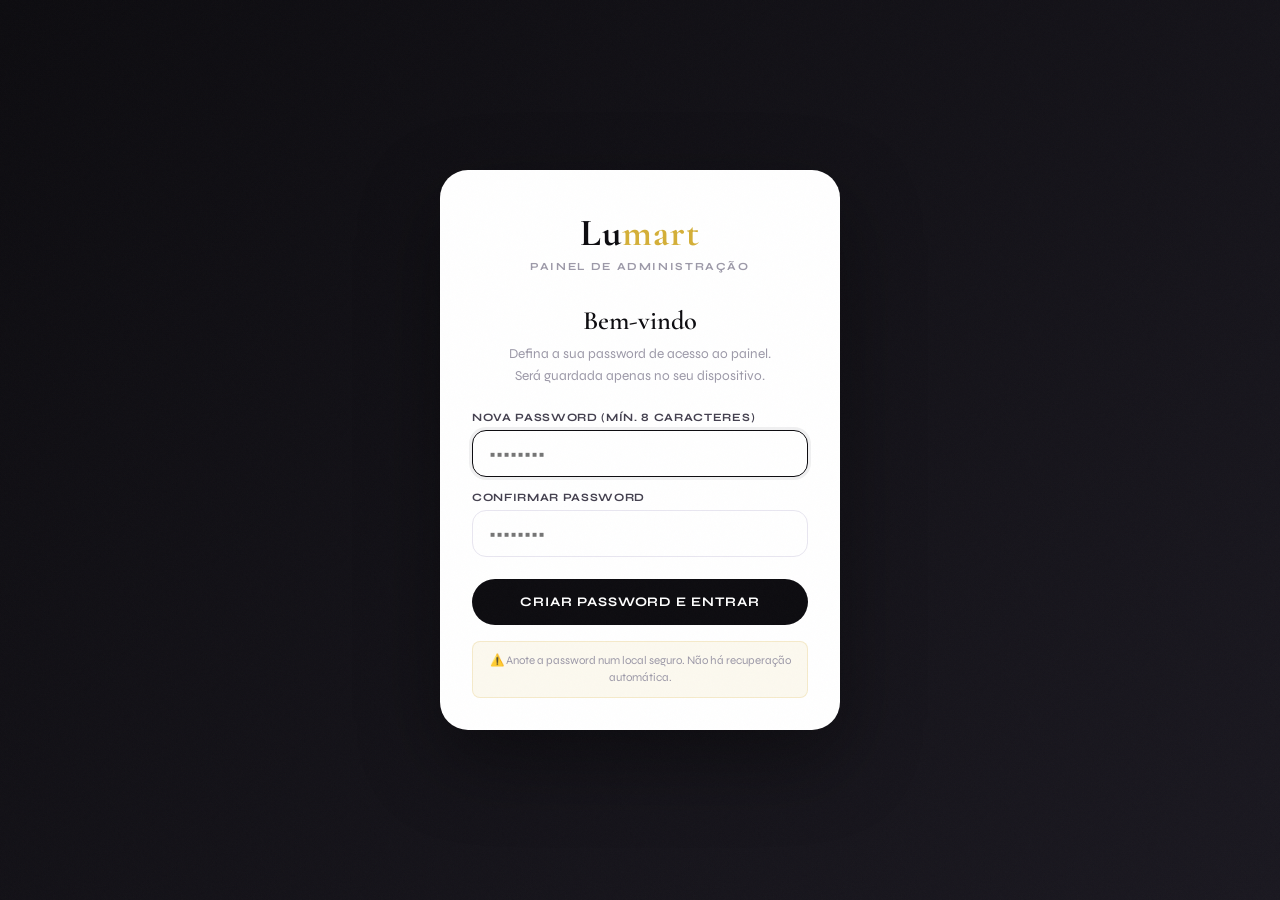
==== commit 6e16b551: "Update admin.html" ====
--- a/admin.html
+++ b/admin.html
@@ -5,6 +5,10 @@
   <meta name="viewport" content="width=device-width, initial-scale=1.0" />
   <meta name="theme-color" content="#0d0c10" />
   <meta name="robots" content="noindex, nofollow" />
+  <!-- Impedir cache (admin não deve ser cacheado) -->
+  <meta http-equiv="Cache-Control" content="no-cache, no-store, must-revalidate" />
+  <meta http-equiv="Pragma" content="no-cache" />
+  <meta http-equiv="Expires" content="0" />
 
   <title>Admin · Lumart Comercial</title>
 
@@ -753,8 +757,8 @@
 <!-- ════════════════════════════════════════════════════════════
      SCRIPTS
 ════════════════════════════════════════════════════════════ -->
-<script src="produtos.js"></script>
-<script src="admin.js"></script>
+<script src="produtos.js?v=3"></script>
+<script src="admin.js?v=3"></script>
 
 </body>
 </html>
